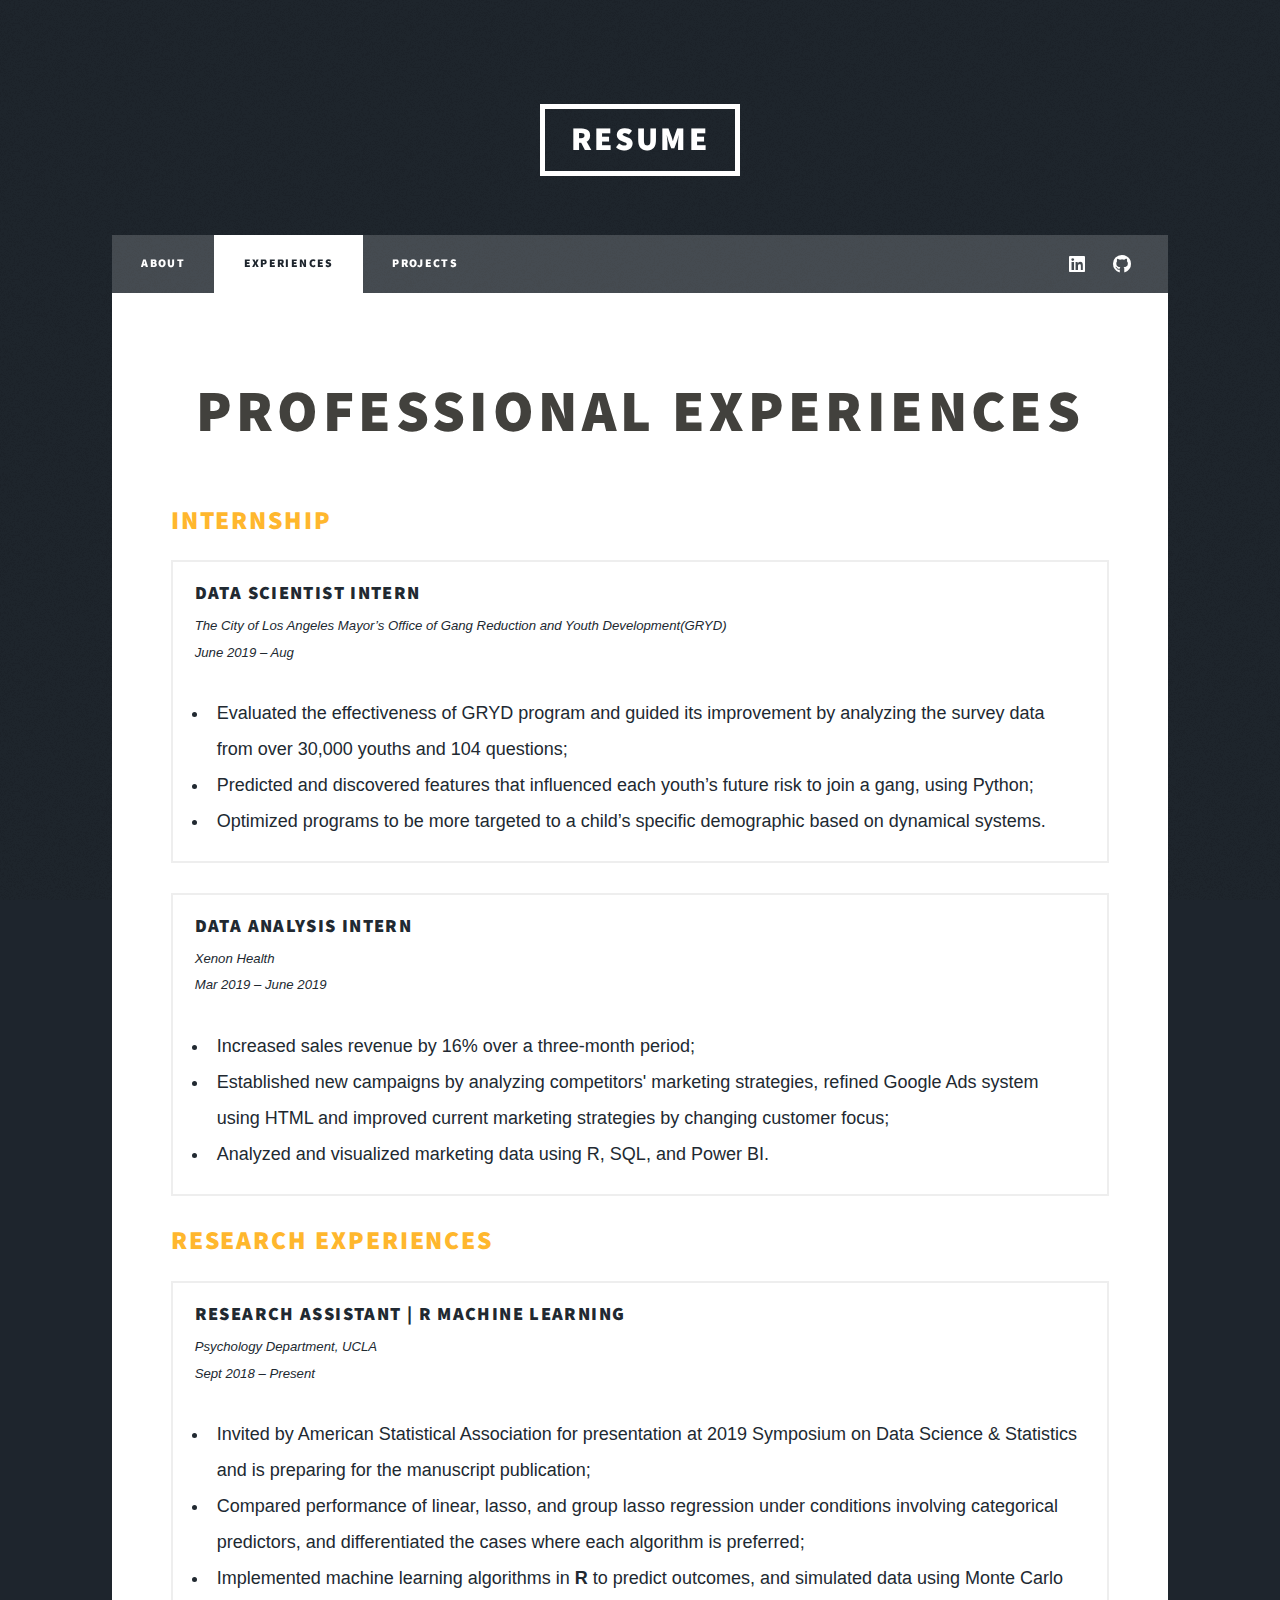
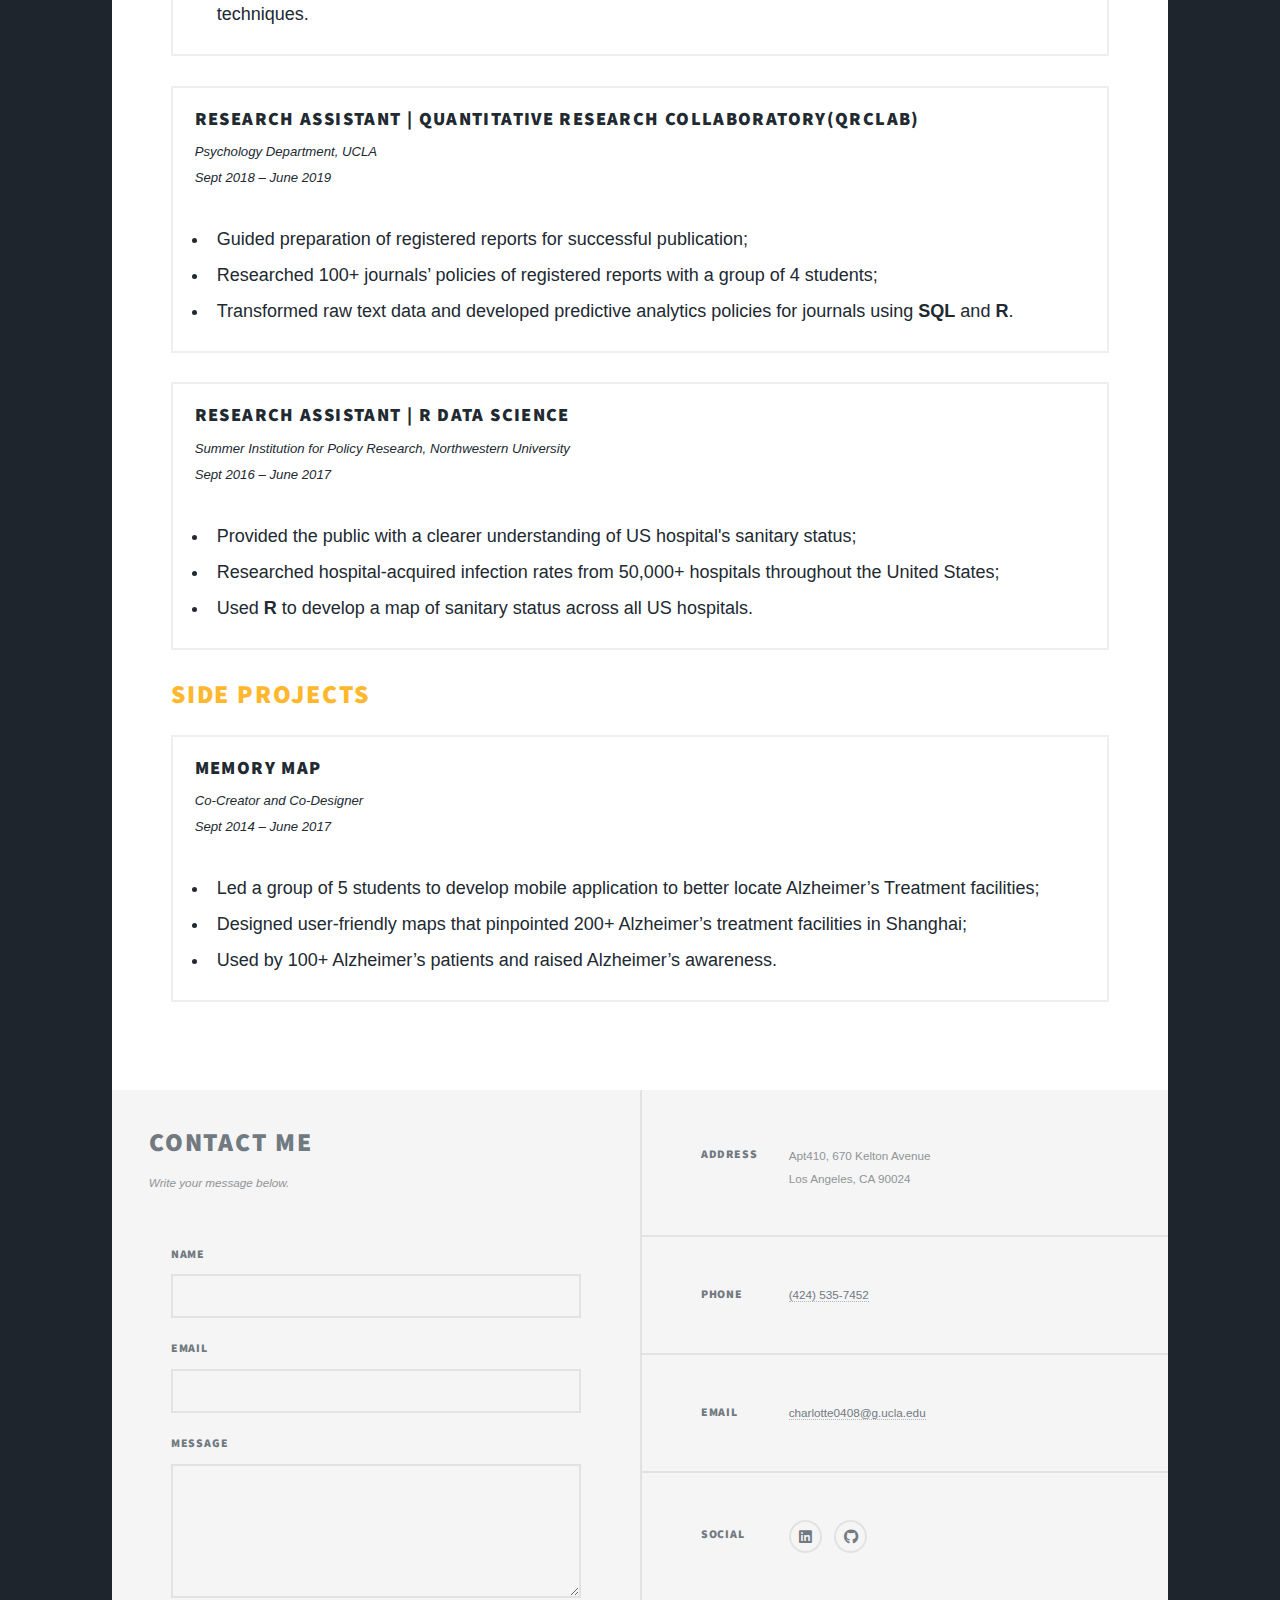
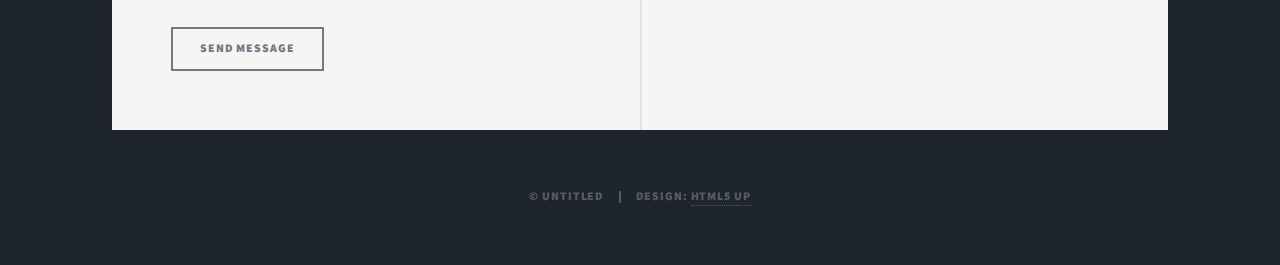
==== elements.html @ 47ed9ef9 "Add files via upload" ====
<!DOCTYPE HTML>
<!--
	Massively by HTML5 UP
	html5up.net | @ajlkn
	Free for personal and commercial use under the CCA 3.0 license (html5up.net/license)
-->
<html>
	<head>
		<title>Experiences - Resume by Charlotte Huang</title>
		<meta charset="utf-8" />
		<meta name="viewport" content="width=device-width, initial-scale=1, user-scalable=no" />
		<link rel="stylesheet" href="assets/css/main.css" />
		<noscript><link rel="stylesheet" href="assets/css/noscript.css" /></noscript>
	</head>
	<body class="is-preload">

		<!-- Wrapper -->
			<div id="wrapper">

				<!-- Header -->
					<header id="header">
						<a href="index.html" class="logo">rESUME</a>
					</header>

				<!-- Nav -->
					<nav id="nav">
						<ul class="links">
							<li><a href="index.html">About</a></li>
                            <li class="active"><a href="elements.html">Experiences</a></li>
							<li><a href="generic.html">Projects</a></li>
						</ul>
						<ul class="icons">
                            <li><a href="https://www.linkedin.com/in/yihuan-huang-017616161/" class="icon brands fa-linkedin"><span class="label">LinkedIn</span></a></li>
							<li><a href="https://github.com/charlotte0408" class="icon brands fa-github"><span class="label">GitHub</span></a></li>
						</ul>
					</nav>

				<!-- Main -->
					<div id="main">

						<!-- Post -->
							<section class="post">
								<header class="major">
									<h1>Professional Experiences</h1>
								</header>
                                <h2>Internship</h2>
                                <div class="box">
                                    <header>
                                        <h3>Data Scientist Intern</h3>
                                        <p>The City of Los Angeles Mayor’s Office of Gang Reduction and Youth Development(GRYD)
                                            <br />June 2019 – Aug</p>
                                    </header>
                                    <div class="row">
                                        <div class=col-12->
                                            <ul>
                                                <li>Evaluated the effectiveness of GRYD program and guided its improvement by analyzing the survey data from over 30,000 youths and 104 questions;</li>
                                                <li>Predicted and discovered features that influenced each youth’s future risk to join a gang, using Python;</li>
                                                <li>Optimized programs to be more targeted to a child’s specific demographic based on dynamical systems.</li>
                                            </ul>
                                        </div>
                                    </div>
                                </div>

                                <div class="box">
                                    <header>
                                        <h3>Data Analysis Intern</h3>
                                        <p>Xenon Health<br />
                                            Mar 2019 – June 2019</p>
                                    </header>
                                    <div class="row">
                                        <div class=col-12->
                                            <ul>
                                                <li>Increased sales revenue by 16% over a three-month period;</li>
                                                <li>Established new campaigns by analyzing competitors' marketing strategies, refined Google Ads system using HTML and improved current marketing strategies by changing customer focus;</li>
                                                <li>Analyzed and visualized marketing data using R, SQL, and Power BI.</li>
                                            </ul>
                                        </div>
                                    </div>
                                </div>

                                <h2>Research Experiences</h2>
                                <div class="box">
                                    <header>
                                        <h3>Research Assistant | R Machine Learning</h3>
                                        <p>Psychology Department, UCLA<br />
                                        Sept 2018 – Present</p>
                                    </header>
                                    <div class="row">
                                        <div class=col-12->
                                            <ul>
                                                <li>Invited by American Statistical Association for presentation at 2019 Symposium on Data Science & Statistics and is preparing for the manuscript publication;</li>
                                                <li>Compared performance of linear, lasso, and group lasso regression under conditions involving categorical predictors, and differentiated the cases where each algorithm is preferred;</li>
                                                <li>Implemented machine learning algorithms in <strong>R</strong> to predict outcomes, and simulated data using Monte Carlo techniques.</li>
                                            </ul>
                                        </div>
                                    </div>
                                </div>
                                <div class="box">
                                    <header>
                                        <h3>Research Assistant | Quantitative Research Collaboratory(QRClab)</h3>
                                        <p>
                                            Psychology Department, UCLA<br />
                                            Sept 2018 – June 2019
                                        </p>
                                    </header>
                                    <div class="row">
                                        <div class=col-12->
                                            <ul>
                                                <li>Guided preparation of registered reports for successful publication;</li>
                                                <li>Researched 100+ journals’ policies of registered reports with a group of 4 students;</li>
                                                <li>Transformed raw text data and developed predictive analytics policies for journals using <strong>SQL</strong> and <strong>R</strong>.</li>
                                            </ul>
                                        </div>
                                    </div>
                                </div>
                                <div class="box">
                                    <header>
                                        <h3>Research Assistant | R Data Science</h3>
                                        <p>
                                            Summer Institution for Policy Research, Northwestern University<br />
                                            Sept 2016 – June 2017
                                        </p>
                                    </header>
                                    <div class="row">
                                        <div class=col-12->
                                            <ul>
                                                <li>Provided the public with a clearer understanding of US hospital's sanitary status;</li>
                                                <li>Researched hospital-acquired infection rates from 50,000+ hospitals throughout the United States;</li>
                                                <li>Used <strong>R</strong> to develop a map of sanitary status across all US hospitals.</li>
                                            </ul>
                                        </div>
                                    </div>
                                </div>
                                <h2>Side Projects</h2>
                                <div class="box">
                                    <header>
                                        <h3>Memory Map</h3>
                                        <p>
                                            Co-Creator and Co-Designer<br />
                                            Sept 2014 – June 2017
                                        </p>
                                    </header>
                                    <div class="row">
                                        <div class=col-12->
                                            <ul>
                                                <li>Led a group of 5 students to develop mobile application to better locate Alzheimer’s Treatment facilities;</li>
                                                <li>Designed user-friendly maps that pinpointed 200+ Alzheimer’s treatment facilities in Shanghai;</li>
                                                <li>Used by 100+ Alzheimer’s patients and raised Alzheimer’s awareness.</li>
                                            </ul>
                                        </div>
                                    </div>
                                </div>

					</div>

                <!-- Footer -->
                <footer id="footer">
                    <section>
                        <form method="post" action="#">
                            <div class="fields">
                                <header>
                                    <h2>Contact Me</h2>
                                    <p>Write your message below.</p>
                                </header>
                                <div class="field">
                                    <label for="name">Name</label>
                                    <input type="text" name="name" id="name" />
                                </div>
                                <div class="field">
                                    <label for="email">Email</label>
                                    <input type="text" name="email" id="email" />
                                </div>
                                <div class="field">
                                    <label for="message">Message</label>
                                    <textarea name="message" id="message" rows="3"></textarea>
                                </div>
                            </div>
                            <ul class="actions">
                                <li><input type="submit" value="Send Message" /></li>
                            </ul>
                        </form>
                    </section>
                    <section class="split contact">
                        <section class="alt">
                            <h3>Address</h3>
                            <p>
                                Apt410, 670 Kelton Avenue<br />
                                Los Angeles, CA 90024
                            </p>
                        </section>
                        <section>
                            <h3>Phone</h3>
                            <p><a href="#">(424) 535-7452</a></p>
                        </section>
                        <section>
                            <h3>Email</h3>
                            <p><a href="#">charlotte0408@g.ucla.edu</a></p>
                        </section>
                        <section>
                            <h3>Social</h3>
                            <ul class="icons alt">
                                <li><a href="https://www.linkedin.com/in/yihuan-huang-017616161/" class="icon brands fa-linkedin"><span class="label">LinkedIn</span></a></li>
                                <li><a href="https://github.com/charlotte0408" class="icon brands alt fa-github"><span class="label">GitHub</span></a></li>
                            </ul>
                        </section>
                    </section>
                </footer>
				<!-- Copyright -->
					<div id="copyright">
						<ul><li>&copy; Untitled</li><li>Design: <a href="https://html5up.net">HTML5 UP</a></li></ul>
					</div>

			</div>

		<!-- Scripts -->
			<script src="assets/js/jquery.min.js"></script>
			<script src="assets/js/jquery.scrollex.min.js"></script>
			<script src="assets/js/jquery.scrolly.min.js"></script>
			<script src="assets/js/browser.min.js"></script>
			<script src="assets/js/breakpoints.min.js"></script>
			<script src="assets/js/util.js"></script>
			<script src="assets/js/main.js"></script>

	</body>
</html>
---- assets/css/main.css ----
@import url(fontawesome-all.min.css);
@import url("https://fonts.googleapis.com/css?family=Merriweather:300,700,300italic,700italic|Source+Sans+Pro:900");

/*
	Massively by HTML5 UP
	html5up.net | @ajlkn
	Free for personal and commercial use under the CCA 3.0 license (html5up.net/license)
*/

html, body, div, span, applet, object,
iframe, h1, h2, h3, h4, h5, h6, p, blockquote,
pre, a, abbr, acronym, address, big, cite,
code, del, dfn, em, img, ins, kbd, q, s, samp,
small, strike, strong, sub, sup, tt, var, b,
u, i, center, dl, dt, dd, ol, ul, li, fieldset,
form, label, legend, table, caption, tbody,
tfoot, thead, tr, th, td, article, aside,
canvas, details, embed, figure, figcaption,
footer, header, hgroup, menu, nav, output, ruby,
section, summary, time, mark, audio, video {
	margin: 0;
	padding: 0;
	border: 0;
	font-size: 100%;
	font: inherit;
	vertical-align: baseline;}

article, aside, details, figcaption, figure,
footer, header, hgroup, menu, nav, section {
	display: block;}

body {
	line-height: 1;
}

ol, ul {
	list-style: none;
}

blockquote, q {
	quotes: none;
}

	blockquote:before, blockquote:after, q:before, q:after {
		content: '';
		content: none;
	}

table {
	border-collapse: collapse;
	border-spacing: 0;
}

body {
	-webkit-text-size-adjust: none;
}

mark {
	background-color: transparent;
	color: inherit;
}

input::-moz-focus-inner {
	border: 0;
	padding: 0;
}

input, select, textarea {
	-moz-appearance: none;
	-webkit-appearance: none;
	-ms-appearance: none;
	appearance: none;
}

/* Basic */

	@-ms-viewport {
		width: device-width;
	}

	body {
		-ms-overflow-style: scrollbar;
	}

	@media screen and (max-width: 480px) {

		html, body {
			min-width: 320px;
		}

	}

	html {
		box-sizing: border-box;
	}

	*, *:before, *:after {
		box-sizing: inherit;
	}

	body {
		background-color: #1e252d;
	}

		body.is-preload *, body.is-preload *:before, body.is-preload *:after {
			-moz-animation: none !important;
			-webkit-animation: none !important;
			-ms-animation: none !important;
			animation: none !important;
			-moz-transition: none !important;
			-webkit-transition: none !important;
			-ms-transition: none !important;
			transition: none !important;
		}

/* Type */

	html {
		font-size: 18pt;
        font-family: 'sans-serif'
	}

		@media screen and (max-width: 1680px) {

			html {
				font-size: 12pt;
			}

		}

		@media screen and (max-width: 1280px) {

			html {
				font-size: 11pt;
			}

		}

		@media screen and (max-width: 360px) {

			html {
				font-size: 10pt;
			}

		}

	body {
		color: #212931;
	}

body, input, select, textarea {
    font-family: 'Trebuchet MS', 'Lucida Sans Unicode', 'Lucida Grande', 'Lucida Sans', Arial, sans-serif;
    font-weight: 300;
    font-size: large;
    line-height: 2
}

	a {
		-moz-transition: color 0.2s ease-in-out, background-color 0.2s ease-in-out, border-color 0.2s ease-in-out, box-shadow 0.2s ease-in-out;
		-webkit-transition: color 0.2s ease-in-out, background-color 0.2s ease-in-out, border-color 0.2s ease-in-out, box-shadow 0.2s ease-in-out;
		-ms-transition: color 0.2s ease-in-out, background-color 0.2s ease-in-out, border-color 0.2s ease-in-out, box-shadow 0.2s ease-in-out;
		transition: color 0.2s ease-in-out, background-color 0.2s ease-in-out, border-color 0.2s ease-in-out, box-shadow 0.2s ease-in-out;
		border-bottom: dotted 1px;
		text-decoration: none;
	}

		a:hover {
			border-bottom-color: transparent;
		}

	strong, b {
		font-weight: 600;
	}

	em, i {
		font-style: italic;
	}

	p {
		text-align: justify;
		margin: 0 0 2rem 0;
	}

	h1, h2, h3, h4, h5, h6 {
		font-family: "Source Sans Pro", Helvetica, sans-serif;
		font-weight: 900;
		line-height: 1;
		letter-spacing: 0.075em;
		text-transform: uppercase;
		margin: 0 0 1rem 0;
	}

		h1 a, h2 a, h3 a, h4 a, h5 a, h6 a {
			border-bottom: 0;
			color: inherit;
			text-decoration: none;
		}

	h1 {
		font-size: 4rem;
		line-height: 1.1;
		margin: 0 0 2rem 0;
	}

	h2 {
		font-size: 1.75rem;
		line-height: 1.3;
		margin: 0 0 1.5rem 0;
	}

    h3 {
        font-size: 1.25rem;
        margin: 0 0 1.5rem 0;
    }

	h4 {
		font-size: 1rem;
	}

	h5 {
		font-size: 0.9rem;
	}

	h6 {
		font-size: 0.8rem;
	}

	sub {
		font-size: 0.8rem;
		position: relative;
		top: 0.5rem;
	}

	sup {
		font-size: 0.8rem;
		position: relative;
		top: -0.5rem;
	}

	blockquote {
		border-left: solid 4px;
		font-style: italic;
		margin: 0 0 2rem 0;
		padding: 0.5rem 0 0.5rem 2rem;
	}

	code {
		border: solid 2px;
		font-family: "Courier New", monospace;
		font-size: 0.9rem;
		margin: 0 0.25rem;
		padding: 0.25rem 0.65rem;
	}

	pre {
		-webkit-overflow-scrolling: touch;
		font-family: "Courier New", monospace;
		font-size: 0.9rem;
		margin: 0 0 2rem 0;
	}

		pre code {
			display: block;
			line-height: 1.75;
			padding: 1rem 1.5rem;
			overflow-x: auto;
		}

	hr {
		border: 0;
		border-bottom: solid 2px;
		margin: 3rem 0;
	}

		hr.major {
			margin: 5rem 0;
		}

	.align-left {
		text-align: left;
	}

	.align-center {
		text-align: center;
	}

	.align-right {
		text-align: right;
	}

	input, select, textarea {
		color: #212931;
	}

	a {
		color: #212931;
		border-bottom-color: rgba(33, 41, 49, 0.5);
	}

		a:hover {
			border-bottom-color: transparent;
			color: #18bfef !important;
		}

	strong, b {
		color: #212931;
	}

	h1, h2, h3, h4, h5, h6 {
		color: #212931;
	}
blockquote {
    border-left-color: #eeeeee
}

	code {
		background: rgba(220, 220, 220, 0.25);
		border-color: #eeeeee;
	}

	hr {
		border-bottom-color: #eeeeee;
	}

/* Row */

	.row {
		display: flex;
		flex-wrap: wrap;
		box-sizing: border-box;
		align-items: stretch;
	}

		.row > * {
			box-sizing: border-box;
		}

		.row.gtr-uniform > * > :last-child {
			margin-bottom: 0;
		}

		.row.aln-left {
			justify-content: flex-start;
		}

		.row.aln-center {
			justify-content: center;
		}

		.row.aln-right {
			justify-content: flex-end;
		}

		.row.aln-top {
			align-items: flex-start;
		}

		.row.aln-middle {
			align-items: center;
		}

		.row.aln-bottom {
			align-items: flex-end;
		}

		.row > .imp {
			order: -1;
		}

		.row > .col-1 {
			width: 8.33333%;
		}

		.row > .off-1 {
			margin-left: 8.33333%;
		}

		.row > .col-2 {
			width: 16.66667%;
		}

		.row > .off-2 {
			margin-left: 16.66667%;
		}

		.row > .col-3 {
			width: 25%;
		}

		.row > .off-3 {
			margin-left: 25%;
		}

		.row > .col-4 {
			width: 33.33333%;
		}

		.row > .off-4 {
			margin-left: 33.33333%;
		}

		.row > .col-5 {
			width: 41.66667%;
		}

		.row > .off-5 {
			margin-left: 41.66667%;
		}

		.row > .col-6 {
			width: 50%;
		}

		.row > .off-6 {
			margin-left: 50%;
		}

		.row > .col-7 {
			width: 58.33333%;
		}

		.row > .off-7 {
			margin-left: 58.33333%;
		}

		.row > .col-8 {
			width: 66.66667%;
		}

		.row > .off-8 {
			margin-left: 66.66667%;
		}

		.row > .col-9 {
			width: 75%;
		}

		.row > .off-9 {
			margin-left: 75%;
		}

		.row > .col-10 {
			width: 83.33333%;
		}

		.row > .off-10 {
			margin-left: 83.33333%;
		}

		.row > .col-11 {
			width: 91.66667%;
		}

		.row > .off-11 {
			margin-left: 91.66667%;
		}

		.row > .col-12 {
			width: 100%;
		}

		.row > .off-12 {
			margin-left: 100%;
		}

		.row.gtr-0 {
			margin-top: 0;
			margin-left: 0rem;
		}

			.row.gtr-0 > * {
				padding: 0 0 0 0rem;
			}

			.row.gtr-0.gtr-uniform {
				margin-top: 0rem;
			}

				.row.gtr-0.gtr-uniform > * {
					padding-top: 0rem;
				}

		.row.gtr-25 {
			margin-top: 0;
			margin-left: -0.375rem;
		}

			.row.gtr-25 > * {
				padding: 0 0 0 0.375rem;
			}

			.row.gtr-25.gtr-uniform {
				margin-top: -0.375rem;
			}

				.row.gtr-25.gtr-uniform > * {
					padding-top: 0.375rem;
				}

		.row.gtr-50 {
			margin-top: 0;
			margin-left: -0.75rem;
		}

			.row.gtr-50 > * {
				padding: 0 0 0 0.75rem;
			}

			.row.gtr-50.gtr-uniform {
				margin-top: -0.75rem;
			}

				.row.gtr-50.gtr-uniform > * {
					padding-top: 0.75rem;
				}

		.row {
			margin-top: 0;
			margin-left: -1.5rem;
		}

			.row > * {
				padding: 0 0 0 1.5rem;
			}

			.row.gtr-uniform {
				margin-top: -1.5rem;
			}

				.row.gtr-uniform > * {
					padding-top: 1.5rem;
				}

		.row.gtr-150 {
			margin-top: 0;
			margin-left: -2.25rem;
		}

			.row.gtr-150 > * {
				padding: 0 0 0 2.25rem;
			}

			.row.gtr-150.gtr-uniform {
				margin-top: -2.25rem;
			}

				.row.gtr-150.gtr-uniform > * {
					padding-top: 2.25rem;
				}

		.row.gtr-200 {
			margin-top: 0;
			margin-left: -3rem;
		}

			.row.gtr-200 > * {
				padding: 0 0 0 3rem;
			}

			.row.gtr-200.gtr-uniform {
				margin-top: -3rem;
			}

				.row.gtr-200.gtr-uniform > * {
					padding-top: 3rem;
				}

		@media screen and (max-width: 1680px) {

			.row {
				display: flex;
				flex-wrap: wrap;
				box-sizing: border-box;
				align-items: stretch;
			}

				.row > * {
					box-sizing: border-box;
				}

				.row.gtr-uniform > * > :last-child {
					margin-bottom: 0;
				}

				.row.aln-left {
					justify-content: flex-start;
				}

				.row.aln-center {
					justify-content: center;
				}

				.row.aln-right {
					justify-content: flex-end;
				}

				.row.aln-top {
					align-items: flex-start;
				}

				.row.aln-middle {
					align-items: center;
				}

				.row.aln-bottom {
					align-items: flex-end;
				}

				.row > .imp-xlarge {
					order: -1;
				}

				.row > .col-1-xlarge {
					width: 8.33333%;
				}

				.row > .off-1-xlarge {
					margin-left: 8.33333%;
				}

				.row > .col-2-xlarge {
					width: 16.66667%;
				}

				.row > .off-2-xlarge {
					margin-left: 16.66667%;
				}

				.row > .col-3-xlarge {
					width: 25%;
				}

				.row > .off-3-xlarge {
					margin-left: 25%;
				}

				.row > .col-4-xlarge {
					width: 33.33333%;
				}

				.row > .off-4-xlarge {
					margin-left: 33.33333%;
				}

				.row > .col-5-xlarge {
					width: 41.66667%;
				}

				.row > .off-5-xlarge {
					margin-left: 41.66667%;
				}

				.row > .col-6-xlarge {
					width: 50%;
				}

				.row > .off-6-xlarge {
					margin-left: 50%;
				}

				.row > .col-7-xlarge {
					width: 58.33333%;
				}

				.row > .off-7-xlarge {
					margin-left: 58.33333%;
				}

				.row > .col-8-xlarge {
					width: 66.66667%;
				}

				.row > .off-8-xlarge {
					margin-left: 66.66667%;
				}

				.row > .col-9-xlarge {
					width: 75%;
				}

				.row > .off-9-xlarge {
					margin-left: 75%;
				}

				.row > .col-10-xlarge {
					width: 83.33333%;
				}

				.row > .off-10-xlarge {
					margin-left: 83.33333%;
				}

				.row > .col-11-xlarge {
					width: 91.66667%;
				}

				.row > .off-11-xlarge {
					margin-left: 91.66667%;
				}

				.row > .col-12-xlarge {
					width: 100%;
				}

				.row > .off-12-xlarge {
					margin-left: 100%;
				}

				.row.gtr-0 {
					margin-top: 0;
					margin-left: 0rem;
				}

					.row.gtr-0 > * {
						padding: 0 0 0 0rem;
					}

					.row.gtr-0.gtr-uniform {
						margin-top: 0rem;
					}

						.row.gtr-0.gtr-uniform > * {
							padding-top: 0rem;
						}

				.row.gtr-25 {
					margin-top: 0;
					margin-left: -0.375rem;
				}

					.row.gtr-25 > * {
						padding: 0 0 0 0.375rem;
					}

					.row.gtr-25.gtr-uniform {
						margin-top: -0.375rem;
					}

						.row.gtr-25.gtr-uniform > * {
							padding-top: 0.375rem;
						}

				.row.gtr-50 {
					margin-top: 0;
					margin-left: -0.75rem;
				}

					.row.gtr-50 > * {
						padding: 0 0 0 0.75rem;
					}

					.row.gtr-50.gtr-uniform {
						margin-top: -0.75rem;
					}

						.row.gtr-50.gtr-uniform > * {
							padding-top: 0.75rem;
						}

				.row {
					margin-top: 0;
					margin-left: -1.5rem;
				}

					.row > * {
						padding: 0 0 0 1.5rem;
					}

					.row.gtr-uniform {
						margin-top: -1.5rem;
					}

						.row.gtr-uniform > * {
							padding-top: 1.5rem;
						}

				.row.gtr-150 {
					margin-top: 0;
					margin-left: -2.25rem;
				}

					.row.gtr-150 > * {
						padding: 0 0 0 2.25rem;
					}

					.row.gtr-150.gtr-uniform {
						margin-top: -2.25rem;
					}

						.row.gtr-150.gtr-uniform > * {
							padding-top: 2.25rem;
						}

				.row.gtr-200 {
					margin-top: 0;
					margin-left: -3rem;
				}

					.row.gtr-200 > * {
						padding: 0 0 0 3rem;
					}

					.row.gtr-200.gtr-uniform {
						margin-top: -3rem;
					}

						.row.gtr-200.gtr-uniform > * {
							padding-top: 3rem;
						}

		}

		@media screen and (max-width: 1280px) {

			.row {
				display: flex;
				flex-wrap: wrap;
				box-sizing: border-box;
				align-items: stretch;
			}

				.row > * {
					box-sizing: border-box;
				}

				.row.gtr-uniform > * > :last-child {
					margin-bottom: 0;
				}

				.row.aln-left {
					justify-content: flex-start;
				}

				.row.aln-center {
					justify-content: center;
				}

				.row.aln-right {
					justify-content: flex-end;
				}

				.row.aln-top {
					align-items: flex-start;
				}

				.row.aln-middle {
					align-items: center;
				}

				.row.aln-bottom {
					align-items: flex-end;
				}

				.row > .imp-large {
					order: -1;
				}

				.row > .col-1-large {
					width: 8.33333%;
				}

				.row > .off-1-large {
					margin-left: 8.33333%;
				}

				.row > .col-2-large {
					width: 16.66667%;
				}

				.row > .off-2-large {
					margin-left: 16.66667%;
				}

				.row > .col-3-large {
					width: 25%;
				}

				.row > .off-3-large {
					margin-left: 25%;
				}

				.row > .col-4-large {
					width: 33.33333%;
				}

				.row > .off-4-large {
					margin-left: 33.33333%;
				}

				.row > .col-5-large {
					width: 41.66667%;
				}

				.row > .off-5-large {
					margin-left: 41.66667%;
				}

				.row > .col-6-large {
					width: 50%;
				}

				.row > .off-6-large {
					margin-left: 50%;
				}

				.row > .col-7-large {
					width: 58.33333%;
				}

				.row > .off-7-large {
					margin-left: 58.33333%;
				}

				.row > .col-8-large {
					width: 66.66667%;
				}

				.row > .off-8-large {
					margin-left: 66.66667%;
				}

				.row > .col-9-large {
					width: 75%;
				}

				.row > .off-9-large {
					margin-left: 75%;
				}

				.row > .col-10-large {
					width: 83.33333%;
				}

				.row > .off-10-large {
					margin-left: 83.33333%;
				}

				.row > .col-11-large {
					width: 91.66667%;
				}

				.row > .off-11-large {
					margin-left: 91.66667%;
				}

				.row > .col-12-large {
					width: 100%;
				}

				.row > .off-12-large {
					margin-left: 100%;
				}

				.row.gtr-0 {
					margin-top: 0;
					margin-left: 0rem;
				}

					.row.gtr-0 > * {
						padding: 0 0 0 0rem;
					}

					.row.gtr-0.gtr-uniform {
						margin-top: 0rem;
					}

						.row.gtr-0.gtr-uniform > * {
							padding-top: 0rem;
						}

				.row.gtr-25 {
					margin-top: 0;
					margin-left: -0.375rem;
				}

					.row.gtr-25 > * {
						padding: 0 0 0 0.375rem;
					}

					.row.gtr-25.gtr-uniform {
						margin-top: -0.375rem;
					}

						.row.gtr-25.gtr-uniform > * {
							padding-top: 0.375rem;
						}

				.row.gtr-50 {
					margin-top: 0;
					margin-left: -0.75rem;
				}

					.row.gtr-50 > * {
						padding: 0 0 0 0.75rem;
					}

					.row.gtr-50.gtr-uniform {
						margin-top: -0.75rem;
					}

						.row.gtr-50.gtr-uniform > * {
							padding-top: 0.75rem;
						}

				.row {
					margin-top: 0;
					margin-left: -1.5rem;
				}

					.row > * {
						padding: 0 0 0 1.5rem;
					}

					.row.gtr-uniform {
						margin-top: -1.5rem;
					}

						.row.gtr-uniform > * {
							padding-top: 1.5rem;
						}

				.row.gtr-150 {
					margin-top: 0;
					margin-left: -2.25rem;
				}

					.row.gtr-150 > * {
						padding: 0 0 0 2.25rem;
					}

					.row.gtr-150.gtr-uniform {
						margin-top: -2.25rem;
					}

						.row.gtr-150.gtr-uniform > * {
							padding-top: 2.25rem;
						}

				.row.gtr-200 {
					margin-top: 0;
					margin-left: -3rem;
				}

					.row.gtr-200 > * {
						padding: 0 0 0 3rem;
					}

					.row.gtr-200.gtr-uniform {
						margin-top: -3rem;
					}

						.row.gtr-200.gtr-uniform > * {
							padding-top: 3rem;
						}

		}

		@media screen and (max-width: 980px) {

			.row {
				display: flex;
				flex-wrap: wrap;
				box-sizing: border-box;
				align-items: stretch;
			}

				.row > * {
					box-sizing: border-box;
				}

				.row.gtr-uniform > * > :last-child {
					margin-bottom: 0;
				}

				.row.aln-left {
					justify-content: flex-start;
				}

				.row.aln-center {
					justify-content: center;
				}

				.row.aln-right {
					justify-content: flex-end;
				}

				.row.aln-top {
					align-items: flex-start;
				}

				.row.aln-middle {
					align-items: center;
				}

				.row.aln-bottom {
					align-items: flex-end;
				}

				.row > .imp-medium {
					order: -1;
				}

				.row > .col-1-medium {
					width: 8.33333%;
				}

				.row > .off-1-medium {
					margin-left: 8.33333%;
				}

				.row > .col-2-medium {
					width: 16.66667%;
				}

				.row > .off-2-medium {
					margin-left: 16.66667%;
				}

				.row > .col-3-medium {
					width: 25%;
				}

				.row > .off-3-medium {
					margin-left: 25%;
				}

				.row > .col-4-medium {
					width: 33.33333%;
				}

				.row > .off-4-medium {
					margin-left: 33.33333%;
				}

				.row > .col-5-medium {
					width: 41.66667%;
				}

				.row > .off-5-medium {
					margin-left: 41.66667%;
				}

				.row > .col-6-medium {
					width: 50%;
				}

				.row > .off-6-medium {
					margin-left: 50%;
				}

				.row > .col-7-medium {
					width: 58.33333%;
				}

				.row > .off-7-medium {
					margin-left: 58.33333%;
				}

				.row > .col-8-medium {
					width: 66.66667%;
				}

				.row > .off-8-medium {
					margin-left: 66.66667%;
				}

				.row > .col-9-medium {
					width: 75%;
				}

				.row > .off-9-medium {
					margin-left: 75%;
				}

				.row > .col-10-medium {
					width: 83.33333%;
				}

				.row > .off-10-medium {
					margin-left: 83.33333%;
				}

				.row > .col-11-medium {
					width: 91.66667%;
				}

				.row > .off-11-medium {
					margin-left: 91.66667%;
				}

				.row > .col-12-medium {
					width: 100%;
				}

				.row > .off-12-medium {
					margin-left: 100%;
				}

				.row.gtr-0 {
					margin-top: 0;
					margin-left: 0rem;
				}

					.row.gtr-0 > * {
						padding: 0 0 0 0rem;
					}

					.row.gtr-0.gtr-uniform {
						margin-top: 0rem;
					}

						.row.gtr-0.gtr-uniform > * {
							padding-top: 0rem;
						}

				.row.gtr-25 {
					margin-top: 0;
					margin-left: -0.375rem;
				}

					.row.gtr-25 > * {
						padding: 0 0 0 0.375rem;
					}

					.row.gtr-25.gtr-uniform {
						margin-top: -0.375rem;
					}

						.row.gtr-25.gtr-uniform > * {
							padding-top: 0.375rem;
						}

				.row.gtr-50 {
					margin-top: 0;
					margin-left: -0.75rem;
				}

					.row.gtr-50 > * {
						padding: 0 0 0 0.75rem;
					}

					.row.gtr-50.gtr-uniform {
						margin-top: -0.75rem;
					}

						.row.gtr-50.gtr-uniform > * {
							padding-top: 0.75rem;
						}

				.row {
					margin-top: 0;
					margin-left: -1.5rem;
				}

					.row > * {
						padding: 0 0 0 1.5rem;
					}

					.row.gtr-uniform {
						margin-top: -1.5rem;
					}

						.row.gtr-uniform > * {
							padding-top: 1.5rem;
						}

				.row.gtr-150 {
					margin-top: 0;
					margin-left: -2.25rem;
				}

					.row.gtr-150 > * {
						padding: 0 0 0 2.25rem;
					}

					.row.gtr-150.gtr-uniform {
						margin-top: -2.25rem;
					}

						.row.gtr-150.gtr-uniform > * {
							padding-top: 2.25rem;
						}

				.row.gtr-200 {
					margin-top: 0;
					margin-left: -3rem;
				}

					.row.gtr-200 > * {
						padding: 0 0 0 3rem;
					}

					.row.gtr-200.gtr-uniform {
						margin-top: -3rem;
					}

						.row.gtr-200.gtr-uniform > * {
							padding-top: 3rem;
						}

		}

		@media screen and (max-width: 736px) {

			.row {
				display: flex;
				flex-wrap: wrap;
				box-sizing: border-box;
				align-items: stretch;
			}

				.row > * {
					box-sizing: border-box;
				}

				.row.gtr-uniform > * > :last-child {
					margin-bottom: 0;
				}

				.row.aln-left {
					justify-content: flex-start;
				}

				.row.aln-center {
					justify-content: center;
				}

				.row.aln-right {
					justify-content: flex-end;
				}

				.row.aln-top {
					align-items: flex-start;
				}

				.row.aln-middle {
					align-items: center;
				}

				.row.aln-bottom {
					align-items: flex-end;
				}

				.row > .imp-small {
					order: -1;
				}

				.row > .col-1-small {
					width: 8.33333%;
				}

				.row > .off-1-small {
					margin-left: 8.33333%;
				}

				.row > .col-2-small {
					width: 16.66667%;
				}

				.row > .off-2-small {
					margin-left: 16.66667%;
				}

				.row > .col-3-small {
					width: 25%;
				}

				.row > .off-3-small {
					margin-left: 25%;
				}

				.row > .col-4-small {
					width: 33.33333%;
				}

				.row > .off-4-small {
					margin-left: 33.33333%;
				}

				.row > .col-5-small {
					width: 41.66667%;
				}

				.row > .off-5-small {
					margin-left: 41.66667%;
				}

				.row > .col-6-small {
					width: 50%;
				}

				.row > .off-6-small {
					margin-left: 50%;
				}

				.row > .col-7-small {
					width: 58.33333%;
				}

				.row > .off-7-small {
					margin-left: 58.33333%;
				}

				.row > .col-8-small {
					width: 66.66667%;
				}

				.row > .off-8-small {
					margin-left: 66.66667%;
				}

				.row > .col-9-small {
					width: 75%;
				}

				.row > .off-9-small {
					margin-left: 75%;
				}

				.row > .col-10-small {
					width: 83.33333%;
				}

				.row > .off-10-small {
					margin-left: 83.33333%;
				}

				.row > .col-11-small {
					width: 91.66667%;
				}

				.row > .off-11-small {
					margin-left: 91.66667%;
				}

				.row > .col-12-small {
					width: 100%;
				}

				.row > .off-12-small {
					margin-left: 100%;
				}

				.row.gtr-0 {
					margin-top: 0;
					margin-left: 0rem;
				}

					.row.gtr-0 > * {
						padding: 0 0 0 0rem;
					}

					.row.gtr-0.gtr-uniform {
						margin-top: 0rem;
					}

						.row.gtr-0.gtr-uniform > * {
							padding-top: 0rem;
						}

				.row.gtr-25 {
					margin-top: 0;
					margin-left: -0.375rem;
				}

					.row.gtr-25 > * {
						padding: 0 0 0 0.375rem;
					}

					.row.gtr-25.gtr-uniform {
						margin-top: -0.375rem;
					}

						.row.gtr-25.gtr-uniform > * {
							padding-top: 0.375rem;
						}

				.row.gtr-50 {
					margin-top: 0;
					margin-left: -0.75rem;
				}

					.row.gtr-50 > * {
						padding: 0 0 0 0.75rem;
					}

					.row.gtr-50.gtr-uniform {
						margin-top: -0.75rem;
					}

						.row.gtr-50.gtr-uniform > * {
							padding-top: 0.75rem;
						}

				.row {
					margin-top: 0;
					margin-left: -1.5rem;
				}

					.row > * {
						padding: 0 0 0 1.5rem;
					}

					.row.gtr-uniform {
						margin-top: -1.5rem;
					}

						.row.gtr-uniform > * {
							padding-top: 1.5rem;
						}

				.row.gtr-150 {
					margin-top: 0;
					margin-left: -2.25rem;
				}

					.row.gtr-150 > * {
						padding: 0 0 0 2.25rem;
					}

					.row.gtr-150.gtr-uniform {
						margin-top: -2.25rem;
					}

						.row.gtr-150.gtr-uniform > * {
							padding-top: 2.25rem;
						}

				.row.gtr-200 {
					margin-top: 0;
					margin-left: -3rem;
				}

					.row.gtr-200 > * {
						padding: 0 0 0 3rem;
					}

					.row.gtr-200.gtr-uniform {
						margin-top: -3rem;
					}

						.row.gtr-200.gtr-uniform > * {
							padding-top: 3rem;
						}

		}

		@media screen and (max-width: 480px) {

			.row {
				display: flex;
				flex-wrap: wrap;
				box-sizing: border-box;
				align-items: stretch;
			}

				.row > * {
					box-sizing: border-box;
				}

				.row.gtr-uniform > * > :last-child {
					margin-bottom: 0;
				}

				.row.aln-left {
					justify-content: flex-start;
				}

				.row.aln-center {
					justify-content: center;
				}

				.row.aln-right {
					justify-content: flex-end;
				}

				.row.aln-top {
					align-items: flex-start;
				}

				.row.aln-middle {
					align-items: center;
				}

				.row.aln-bottom {
					align-items: flex-end;
				}

				.row > .imp-xsmall {
					order: -1;
				}

				.row > .col-1-xsmall {
					width: 8.33333%;
				}

				.row > .off-1-xsmall {
					margin-left: 8.33333%;
				}

				.row > .col-2-xsmall {
					width: 16.66667%;
				}

				.row > .off-2-xsmall {
					margin-left: 16.66667%;
				}

				.row > .col-3-xsmall {
					width: 25%;
				}

				.row > .off-3-xsmall {
					margin-left: 25%;
				}

				.row > .col-4-xsmall {
					width: 33.33333%;
				}

				.row > .off-4-xsmall {
					margin-left: 33.33333%;
				}

				.row > .col-5-xsmall {
					width: 41.66667%;
				}

				.row > .off-5-xsmall {
					margin-left: 41.66667%;
				}

				.row > .col-6-xsmall {
					width: 50%;
				}

				.row > .off-6-xsmall {
					margin-left: 50%;
				}

				.row > .col-7-xsmall {
					width: 58.33333%;
				}

				.row > .off-7-xsmall {
					margin-left: 58.33333%;
				}

				.row > .col-8-xsmall {
					width: 66.66667%;
				}

				.row > .off-8-xsmall {
					margin-left: 66.66667%;
				}

				.row > .col-9-xsmall {
					width: 75%;
				}

				.row > .off-9-xsmall {
					margin-left: 75%;
				}

				.row > .col-10-xsmall {
					width: 83.33333%;
				}

				.row > .off-10-xsmall {
					margin-left: 83.33333%;
				}

				.row > .col-11-xsmall {
					width: 91.66667%;
				}

				.row > .off-11-xsmall {
					margin-left: 91.66667%;
				}

				.row > .col-12-xsmall {
					width: 100%;
				}

				.row > .off-12-xsmall {
					margin-left: 100%;
				}

				.row.gtr-0 {
					margin-top: 0;
					margin-left: 0rem;
				}

					.row.gtr-0 > * {
						padding: 0 0 0 0rem;
					}

					.row.gtr-0.gtr-uniform {
						margin-top: 0rem;
					}

						.row.gtr-0.gtr-uniform > * {
							padding-top: 0rem;
						}

				.row.gtr-25 {
					margin-top: 0;
					margin-left: -0.375rem;
				}

					.row.gtr-25 > * {
						padding: 0 0 0 0.375rem;
					}

					.row.gtr-25.gtr-uniform {
						margin-top: -0.375rem;
					}

						.row.gtr-25.gtr-uniform > * {
							padding-top: 0.375rem;
						}

				.row.gtr-50 {
					margin-top: 0;
					margin-left: -0.75rem;
				}

					.row.gtr-50 > * {
						padding: 0 0 0 0.75rem;
					}

					.row.gtr-50.gtr-uniform {
						margin-top: -0.75rem;
					}

						.row.gtr-50.gtr-uniform > * {
							padding-top: 0.75rem;
						}

				.row {
					margin-top: 0;
					margin-left: -1.5rem;
				}

					.row > * {
						padding: 0 0 0 1.5rem;
					}

					.row.gtr-uniform {
						margin-top: -1.5rem;
					}

						.row.gtr-uniform > * {
							padding-top: 1.5rem;
						}

				.row.gtr-150 {
					margin-top: 0;
					margin-left: -2.25rem;
				}

					.row.gtr-150 > * {
						padding: 0 0 0 2.25rem;
					}

					.row.gtr-150.gtr-uniform {
						margin-top: -2.25rem;
					}

						.row.gtr-150.gtr-uniform > * {
							padding-top: 2.25rem;
						}

				.row.gtr-200 {
					margin-top: 0;
					margin-left: -3rem;
				}

					.row.gtr-200 > * {
						padding: 0 0 0 3rem;
					}

					.row.gtr-200.gtr-uniform {
						margin-top: -3rem;
					}

						.row.gtr-200.gtr-uniform > * {
							padding-top: 3rem;
						}

		}

		@media screen and (max-width: 360px) {

			.row {
				display: flex;
				flex-wrap: wrap;
				box-sizing: border-box;
				align-items: stretch;
			}

				.row > * {
					box-sizing: border-box;
				}

				.row.gtr-uniform > * > :last-child {
					margin-bottom: 0;
				}

				.row.aln-left {
					justify-content: flex-start;
				}

				.row.aln-center {
					justify-content: center;
				}

				.row.aln-right {
					justify-content: flex-end;
				}

				.row.aln-top {
					align-items: flex-start;
				}

				.row.aln-middle {
					align-items: center;
				}

				.row.aln-bottom {
					align-items: flex-end;
				}

				.row > .imp-xxsmall {
					order: -1;
				}

				.row > .col-1-xxsmall {
					width: 8.33333%;
				}

				.row > .off-1-xxsmall {
					margin-left: 8.33333%;
				}

				.row > .col-2-xxsmall {
					width: 16.66667%;
				}

				.row > .off-2-xxsmall {
					margin-left: 16.66667%;
				}

				.row > .col-3-xxsmall {
					width: 25%;
				}

				.row > .off-3-xxsmall {
					margin-left: 25%;
				}

				.row > .col-4-xxsmall {
					width: 33.33333%;
				}

				.row > .off-4-xxsmall {
					margin-left: 33.33333%;
				}

				.row > .col-5-xxsmall {
					width: 41.66667%;
				}

				.row > .off-5-xxsmall {
					margin-left: 41.66667%;
				}

				.row > .col-6-xxsmall {
					width: 50%;
				}

				.row > .off-6-xxsmall {
					margin-left: 50%;
				}

				.row > .col-7-xxsmall {
					width: 58.33333%;
				}

				.row > .off-7-xxsmall {
					margin-left: 58.33333%;
				}

				.row > .col-8-xxsmall {
					width: 66.66667%;
				}

				.row > .off-8-xxsmall {
					margin-left: 66.66667%;
				}

				.row > .col-9-xxsmall {
					width: 75%;
				}

				.row > .off-9-xxsmall {
					margin-left: 75%;
				}

				.row > .col-10-xxsmall {
					width: 83.33333%;
				}

				.row > .off-10-xxsmall {
					margin-left: 83.33333%;
				}

				.row > .col-11-xxsmall {
					width: 91.66667%;
				}

				.row > .off-11-xxsmall {
					margin-left: 91.66667%;
				}

				.row > .col-12-xxsmall {
					width: 100%;
				}

				.row > .off-12-xxsmall {
					margin-left: 100%;
				}

				.row.gtr-0 {
					margin-top: 0;
					margin-left: 0rem;
				}

					.row.gtr-0 > * {
						padding: 0 0 0 0rem;
					}

					.row.gtr-0.gtr-uniform {
						margin-top: 0rem;
					}

						.row.gtr-0.gtr-uniform > * {
							padding-top: 0rem;
						}

				.row.gtr-25 {
					margin-top: 0;
					margin-left: -0.375rem;
				}

					.row.gtr-25 > * {
						padding: 0 0 0 0.375rem;
					}

					.row.gtr-25.gtr-uniform {
						margin-top: -0.375rem;
					}

						.row.gtr-25.gtr-uniform > * {
							padding-top: 0.375rem;
						}

				.row.gtr-50 {
					margin-top: 0;
					margin-left: -0.75rem;
				}

					.row.gtr-50 > * {
						padding: 0 0 0 0.75rem;
					}

					.row.gtr-50.gtr-uniform {
						margin-top: -0.75rem;
					}

						.row.gtr-50.gtr-uniform > * {
							padding-top: 0.75rem;
						}

				.row {
					margin-top: 0;
					margin-left: -1.5rem;
				}

					.row > * {
						padding: 0 0 0 1.5rem;
					}

					.row.gtr-uniform {
						margin-top: -1.5rem;
					}

						.row.gtr-uniform > * {
							padding-top: 1.5rem;
						}

				.row.gtr-150 {
					margin-top: 0;
					margin-left: -2.25rem;
				}

					.row.gtr-150 > * {
						padding: 0 0 0 2.25rem;
					}

					.row.gtr-150.gtr-uniform {
						margin-top: -2.25rem;
					}

						.row.gtr-150.gtr-uniform > * {
							padding-top: 2.25rem;
						}

				.row.gtr-200 {
					margin-top: 0;
					margin-left: -3rem;
				}

					.row.gtr-200 > * {
						padding: 0 0 0 3rem;
					}

					.row.gtr-200.gtr-uniform {
						margin-top: -3rem;
					}

						.row.gtr-200.gtr-uniform > * {
							padding-top: 3rem;
						}

		}

/* Box */

	.box {
		border: solid 2px;
		margin-bottom: 2rem;
		padding: 1.5rem;
	}

		.box > :last-child,
		.box > :last-child > :last-child,
		.box > :last-child > :last-child > :last-child {
			margin-bottom: 0;
		}

		.box.alt {
			border: 0;
			border-radius: 0;
			padding: 0;
		}

	.box {
		border-color: #eeeeee;
	}

/* Button */

	input[type="submit"],
	input[type="reset"],
	input[type="button"],
	button,
	.button {
		-moz-appearance: none;
		-webkit-appearance: none;
		-ms-appearance: none;
		appearance: none;
		-moz-transition: background-color 0.2s ease-in-out, box-shadow 0.2s ease-in-out, color 0.2s ease-in-out;
		-webkit-transition: background-color 0.2s ease-in-out, box-shadow 0.2s ease-in-out, color 0.2s ease-in-out;
		-ms-transition: background-color 0.2s ease-in-out, box-shadow 0.2s ease-in-out, color 0.2s ease-in-out;
		transition: background-color 0.2s ease-in-out, box-shadow 0.2s ease-in-out, color 0.2s ease-in-out;
		border: 0;
		border-radius: 0;
		cursor: pointer;
		display: inline-block;
		font-family: "Source Sans Pro", Helvetica, sans-serif;
		font-size: 0.8rem;
		font-weight: 900;
		letter-spacing: 0.075em;
		height: 3rem;
		line-height: 3rem;
		padding: 0 2rem;
		text-align: center;
		text-decoration: none;
		text-transform: uppercase;
		white-space: nowrap;
	}

		input[type="submit"].icon:before,
		input[type="reset"].icon:before,
		input[type="button"].icon:before,
		button.icon:before,
		.button.icon:before {
			margin-right: 0.5rem;
		}

		input[type="submit"].icon.solo,
		input[type="reset"].icon.solo,
		input[type="button"].icon.solo,
		button.icon.solo,
		.button.icon.solo {
			position: relative;
			width: 4rem;
			height: 4rem;
			line-height: 4rem;
			border-radius: 4rem;
			text-indent: 4rem;
			overflow: hidden;
			padding: 0;
			white-space: nowrap;
		}

			input[type="submit"].icon.solo:before,
			input[type="reset"].icon.solo:before,
			input[type="button"].icon.solo:before,
			button.icon.solo:before,
			.button.icon.solo:before {
				position: absolute;
				display: block;
				top: 0;
				left: 0;
				width: inherit;
				height: inherit;
				line-height: inherit;
				font-size: 1.25rem;
				margin-right: 0;
				text-align: center;
				text-indent: 0;
			}

		input[type="submit"].fit,
		input[type="reset"].fit,
		input[type="button"].fit,
		button.fit,
		.button.fit {
			width: 100%;
		}

		input[type="submit"].small,
		input[type="reset"].small,
		input[type="button"].small,
		button.small,
		.button.small {
			font-size: 0.7rem;
			height: 2.5rem;
			line-height: 2.5rem;
			padding: 0 1.5rem;
		}

		input[type="submit"].large,
		input[type="reset"].large,
		input[type="button"].large,
		button.large,
		.button.large {
			font-size: 0.9rem;
			height: 3.5rem;
			line-height: 3.5rem;
			padding: 0 2.75rem;
		}

		@media screen and (max-width: 980px) {

			input[type="submit"],
			input[type="reset"],
			input[type="button"],
			button,
			.button {
				font-size: 0.9rem;
				height: 3.25rem;
				line-height: 3.25rem;
			}

				input[type="submit"].large,
				input[type="reset"].large,
				input[type="button"].large,
				button.large,
				.button.large {
					font-size: 1rem;
					height: 3.75rem;
					line-height: 3.75rem;
				}

		}

		input[type="submit"].disabled, input[type="submit"]:disabled,
		input[type="reset"].disabled,
		input[type="reset"]:disabled,
		input[type="button"].disabled,
		input[type="button"]:disabled,
		button.disabled,
		button:disabled,
		.button.disabled,
		.button:disabled {
			pointer-events: none;
			opacity: 0.25;
		}

	input[type="submit"],
	input[type="reset"],
	input[type="button"],
	button,
	.button {
		background-color: transparent;
		box-shadow: inset 0 0 0 2px #212931;
		color: #212931 !important;
	}

		input[type="submit"]:hover,
		input[type="reset"]:hover,
		input[type="button"]:hover,
		button:hover,
		.button:hover {
			box-shadow: inset 0 0 0 2px #18bfef;
			color: #18bfef !important;
		}

		input[type="submit"].primary,
		input[type="reset"].primary,
		input[type="button"].primary,
		button.primary,
		.button.primary {
			background-color: #212931;
			box-shadow: none;
			color: #ffffff !important;
		}

			input[type="submit"].primary:hover,
			input[type="reset"].primary:hover,
			input[type="button"].primary:hover,
			button.primary:hover,
			.button.primary:hover {
				background-color: #18bfef;
			}

/* Form */

	form {
		margin: 0 0 2rem 0;
	}

		form > :last-child {
			margin-bottom: 0;
		}

		form > .fields {
			display: -moz-flex;
			display: -webkit-flex;
			display: -ms-flex;
			display: flex;
			-moz-flex-wrap: wrap;
			-webkit-flex-wrap: wrap;
			-ms-flex-wrap: wrap;
			flex-wrap: wrap;
			width: calc(100% + 3rem);
			margin: -1.5rem 0 2rem -1.5rem;
		}

			form > .fields > .field {
				-moz-flex-grow: 0;
				-webkit-flex-grow: 0;
				-ms-flex-grow: 0;
				flex-grow: 0;
				-moz-flex-shrink: 0;
				-webkit-flex-shrink: 0;
				-ms-flex-shrink: 0;
				flex-shrink: 0;
				padding: 1.5rem 0 0 1.5rem;
				width: calc(100% - 1.5rem);
			}

				form > .fields > .field.half {
					width: calc(50% - 0.75rem);
				}

				form > .fields > .field.third {
					width: calc(100%/3 - 0.5rem);
				}

				form > .fields > .field.quarter {
					width: calc(25% - 0.375rem);
				}

		@media screen and (max-width: 480px) {

			form > .fields {
				width: calc(100% + 3rem);
				margin: -1.5rem 0 2rem -1.5rem;
			}

				form > .fields > .field {
					padding: 1.5rem 0 0 1.5rem;
					width: calc(100% - 1.5rem);
				}

					form > .fields > .field.half {
						width: calc(100% - 1.5rem);
					}

					form > .fields > .field.third {
						width: calc(100% - 1.5rem);
					}

					form > .fields > .field.quarter {
						width: calc(100% - 1.5rem);
					}

		}

	label {
		display: block;
		font-family: "Source Sans Pro", Helvetica, sans-serif;
		font-weight: 900;
		line-height: 1.5;
		letter-spacing: 0.075em;
		font-size: 0.8rem;
		text-transform: uppercase;
		margin: 0 0 0.75rem 0;
	}

		@media screen and (max-width: 980px) {

			label {
				font-size: 0.9rem;
			}

		}

	input[type="text"],
	input[type="password"],
	input[type="email"],
	select,
	textarea {
		-moz-appearance: none;
		-webkit-appearance: none;
		-ms-appearance: none;
		appearance: none;
		background: transparent;
		border-radius: 0;
		border: solid 2px;
		color: inherit;
		display: block;
		outline: 0;
		padding: 0 1rem;
		text-decoration: none;
		width: 100%;
	}

		input[type="text"]:invalid,
		input[type="password"]:invalid,
		input[type="email"]:invalid,
		select:invalid,
		textarea:invalid {
			box-shadow: none;
		}

	select {
		background-size: 1.25rem;
		background-repeat: no-repeat;
		background-position: calc(100% - 1rem) center;
		height: 3rem;
		padding-right: 3rem;
		text-overflow: ellipsis;
	}

		select:focus::-ms-value {
			background-color: transparent;
		}

		select::-ms-expand {
			display: none;
		}

	input[type="text"],
	input[type="password"],
	input[type="email"],
	select {
		height: 3rem;
	}

	textarea {
		padding: 0.75rem 1rem;
	}

	input[type="checkbox"],
	input[type="radio"] {
		-moz-appearance: none;
		-webkit-appearance: none;
		-ms-appearance: none;
		appearance: none;
		display: block;
		float: left;
		margin-right: -2rem;
		opacity: 0;
		width: 1rem;
		z-index: -1;
	}

		input[type="checkbox"] + label,
		input[type="radio"] + label {
			text-decoration: none;
			cursor: pointer;
			display: inline-block;
			font-size: 1rem;
			letter-spacing: 0;
			font-family: "Merriweather", Georgia, serif;
			text-transform: none;
			font-weight: 300;
			padding-left: 2.8rem;
			padding-right: 1rem;
			position: relative;
		}

			input[type="checkbox"] + label:before,
			input[type="radio"] + label:before {
				-moz-osx-font-smoothing: grayscale;
				-webkit-font-smoothing: antialiased;
				display: inline-block;
				font-style: normal;
				font-variant: normal;
				text-rendering: auto;
				line-height: 1;
				text-transform: none !important;
				font-family: 'Font Awesome 5 Free';
				font-weight: 900;
			}

			input[type="checkbox"] + label:before,
			input[type="radio"] + label:before {
				border-radius: 0;
				border: solid 2px;
				content: '';
				display: inline-block;
				font-size: 0.8rem;
				height: 1.8rem;
				left: 0;
				line-height: 1.65rem;
				position: absolute;
				text-align: center;
				top: -0.125rem;
				width: 1.8rem;
			}

		input[type="checkbox"]:checked + label:before,
		input[type="radio"]:checked + label:before {
			content: '\f00c';
		}

	input[type="checkbox"] + label:before {
		border-radius: 0;
	}

	input[type="radio"] + label:before {
		border-radius: 100%;
	}

	::-webkit-input-placeholder {
		opacity: 1.0;
	}

	:-moz-placeholder {
		opacity: 1.0;
	}

	::-moz-placeholder {
		opacity: 1.0;
	}

	:-ms-input-placeholder {
		opacity: 1.0;
	}

	label {
		color: #212931;
	}

	input[type="text"],
	input[type="password"],
	input[type="email"],
	select,
	textarea {
		border-color: #eeeeee;
	}

		input[type="text"]:focus,
		input[type="password"]:focus,
		input[type="email"]:focus,
		select:focus,
		textarea:focus {
			border-color: #18bfef;
		}

	select {
		background-image: url("data:image/svg+xml;charset=utf8,%3Csvg xmlns='http://www.w3.org/2000/svg' width='40' height='40' preserveAspectRatio='none' viewBox='0 0 40 40'%3E%3Cpath d='M9.4,12.3l10.4,10.4l10.4-10.4c0.2-0.2,0.5-0.4,0.9-0.4c0.3,0,0.6,0.1,0.9,0.4l3.3,3.3c0.2,0.2,0.4,0.5,0.4,0.9 c0,0.4-0.1,0.6-0.4,0.9L20.7,31.9c-0.2,0.2-0.5,0.4-0.9,0.4c-0.3,0-0.6-0.1-0.9-0.4L4.3,17.3c-0.2-0.2-0.4-0.5-0.4-0.9 c0-0.4,0.1-0.6,0.4-0.9l3.3-3.3c0.2-0.2,0.5-0.4,0.9-0.4S9.1,12.1,9.4,12.3z' fill='%23eeeeee' /%3E%3C/svg%3E");
	}

		select option {
			background-color: #ffffff;
			color: #212931;
		}

	.select-wrapper:before {
		color: #eeeeee;
	}

	input[type="checkbox"] + label,
	input[type="radio"] + label {
		color: #212931;
	}

		input[type="checkbox"] + label:before,
		input[type="radio"] + label:before {
			border-color: #eeeeee;
		}

	input[type="checkbox"]:checked + label:before,
	input[type="radio"]:checked + label:before {
		background-color: #212931;
		border-color: #212931;
		color: #ffffff;
	}

	input[type="checkbox"]:focus + label:before,
	input[type="radio"]:focus + label:before {
		border-color: #18bfef;
	}

	::-webkit-input-placeholder {
		color: #909498 !important;
	}

	:-moz-placeholder {
		color: #909498 !important;
	}

	::-moz-placeholder {
		color: #909498 !important;
	}

	:-ms-input-placeholder {
		color: #909498 !important;
	}

	.formerize-placeholder {
		color: #909498 !important;
	}

/* Icon */

	.icon {
		text-decoration: none;
		border-bottom: none;
		position: relative;
	}

		.icon:before {
			-moz-osx-font-smoothing: grayscale;
			-webkit-font-smoothing: antialiased;
			display: inline-block;
			font-style: normal;
			font-variant: normal;
			text-rendering: auto;
			line-height: 1;
			text-transform: none !important;
			font-family: 'Font Awesome 5 Free';
			font-weight: 400;
		}

		.icon > .label {
			display: none;
		}

		.icon:before {
			line-height: inherit;
		}

		.icon.solid:before {
			font-weight: 900;
		}

		.icon.brands:before {
			font-family: 'Font Awesome 5 Brands';
		}

/* Image */

	.image {
		border: 0;
		display: inline-block;
		position: center;
	}

		.image img {
			display: block;
		}

		.image.left, .image.right {
			max-width: 40%;
		}

			.image.left img, .image.right img {
				width: 100%;
			}

		.image.left {
			float: left;
			margin: 0 2rem 2rem 0;
			top: 0.75rem;
		}

		.image.right {
			float: right;
			margin: 0 0 2rem 2rem;
			top: 0.75rem;
		}

        .image.fit {
            display: block;
            margin: 2.5rem 0;
            width: 100%
        }

			.image.fit:first-child {
				margin-top: 0;
			}

			.image.fit img {
				width: 100%;
			}

        .image.main {
            display: flex;
            align-content: center;
            position: center;
            margin: 4rem 0;
            width: 100%
        }

			.image.main:first-child {
				margin-top: 0;
			}

            .image.main img {
                display: flex;
                align-content: center;
                position: static;
                width: 100%
            }

		@media screen and (max-width: 736px) {

			.image.fit {
				margin: 2rem 0;
			}

			.image.main {
				margin: 2rem 0;
			}

		}

	a.image {
		overflow: hidden;
	}

		a.image img {
			-moz-transition: -moz-transform 0.2s ease-out;
			-webkit-transition: -webkit-transform 0.2s ease-out;
			-ms-transition: -ms-transform 0.2s ease-out;
			transition: transform 0.2s ease-out;
		}

		a.image:hover img {
			-moz-transform: scale(1.05);
			-webkit-transform: scale(1.05);
			-ms-transform: scale(1.05);
			transform: scale(1.05);
		}

/* Actions */

	ul.actions {
		display: -moz-flex;
		display: -webkit-flex;
		display: -ms-flex;
		display: flex;
		cursor: default;
		list-style: none;
		margin-left: -1rem;
		padding-left: 0;
	}

		ul.actions li {
			padding: 0 0 0 1rem;
			vertical-align: middle;
		}

		ul.actions.special {
			-moz-justify-content: center;
			-webkit-justify-content: center;
			-ms-justify-content: center;
			justify-content: center;
			width: 100%;
			margin-left: 0;
		}

			ul.actions.special li:first-child {
				padding-left: 0;
			}

		ul.actions.stacked {
			-moz-flex-direction: column;
			-webkit-flex-direction: column;
			-ms-flex-direction: column;
			flex-direction: column;
			margin-left: 0;
		}

			ul.actions.stacked li {
				padding: 1.3rem 0 0 0;
			}

				ul.actions.stacked li:first-child {
					padding-top: 0;
				}

		ul.actions.fit {
			width: calc(100% + 1rem);
		}

			ul.actions.fit li {
				-moz-flex-grow: 1;
				-webkit-flex-grow: 1;
				-ms-flex-grow: 1;
				flex-grow: 1;
				-moz-flex-shrink: 1;
				-webkit-flex-shrink: 1;
				-ms-flex-shrink: 1;
				flex-shrink: 1;
				width: 100%;
			}

				ul.actions.fit li > * {
					width: 100%;
				}

			ul.actions.fit.stacked {
				width: 100%;
			}

		@media screen and (max-width: 480px) {

			ul.actions:not(.fixed) {
				-moz-flex-direction: column;
				-webkit-flex-direction: column;
				-ms-flex-direction: column;
				flex-direction: column;
				margin-left: 0;
				width: 100% !important;
			}

				ul.actions:not(.fixed) li {
					-moz-flex-grow: 1;
					-webkit-flex-grow: 1;
					-ms-flex-grow: 1;
					flex-grow: 1;
					-moz-flex-shrink: 1;
					-webkit-flex-shrink: 1;
					-ms-flex-shrink: 1;
					flex-shrink: 1;
					padding: 1rem 0 0 0;
					text-align: center;
					width: 100%;
				}

					ul.actions:not(.fixed) li > * {
						width: 100%;
					}

					ul.actions:not(.fixed) li:first-child {
						padding-top: 0;
					}

					ul.actions:not(.fixed) li input[type="submit"],
					ul.actions:not(.fixed) li input[type="reset"],
					ul.actions:not(.fixed) li input[type="button"],
					ul.actions:not(.fixed) li button,
					ul.actions:not(.fixed) li .button {
						width: 100%;
					}

						ul.actions:not(.fixed) li input[type="submit"].icon:before,
						ul.actions:not(.fixed) li input[type="reset"].icon:before,
						ul.actions:not(.fixed) li input[type="button"].icon:before,
						ul.actions:not(.fixed) li button.icon:before,
						ul.actions:not(.fixed) li .button.icon:before {
							margin-left: -0.5rem;
						}

		}

/* Icons */

	ul.icons {
		cursor: default;
		list-style: none;
		padding-left: 0;
	}

		ul.icons li {
			display: inline-block;
			padding: 0 0.5rem 0 0;
			vertical-align: middle;
		}

			ul.icons li:last-child {
				padding-right: 0;
			}

			ul.icons li .icon:before {
				width: 2.25rem;
				height: 2.25rem;
				line-height: 2.25rem;
				display: inline-block;
				text-align: center;
				border-radius: 100%;
				font-size: 1.25rem;
			}

		ul.icons.alt li .icon:before {
			-moz-transition: color 0.2s ease-in-out, background-color 0.2s ease-in-out, border-color 0.2s ease-in-out, box-shadow 0.2s ease-in-out;
			-webkit-transition: color 0.2s ease-in-out, background-color 0.2s ease-in-out, border-color 0.2s ease-in-out, box-shadow 0.2s ease-in-out;
			-ms-transition: color 0.2s ease-in-out, background-color 0.2s ease-in-out, border-color 0.2s ease-in-out, box-shadow 0.2s ease-in-out;
			transition: color 0.2s ease-in-out, background-color 0.2s ease-in-out, border-color 0.2s ease-in-out, box-shadow 0.2s ease-in-out;
			font-size: 1rem;
		}

/* List */

	ol {
		list-style: decimal;
		margin: 0 0 2rem 0;
		padding-left: 1.25rem;
	}

		ol li {
			padding-left: 0.25rem;
		}

	ul {
		list-style: disc;
		margin: 0 0 2rem 0;
		padding-left: 1rem;
	}

		ul li {
			padding-left: 0.5rem;
		}

		ul.divided {
			list-style: none;
			padding-left: 0;
		}

			ul.divided li {
				border-top: solid 1px;
				padding: 0.5rem 0;
			}

				ul.divided li:first-child {
					border-top: 0;
					padding-top: 0;
				}

	dl {
		margin: 0 0 2rem 0;
	}

		dl dt {
			display: block;
			font-weight: 600;
			margin: 0 0 1rem 0;
		}

		dl dd {
			margin-left: 2rem;
		}

	ul.divided li {
		border-top-color: #eeeeee;
	}

	ul.icons li a.icon:hover:before {
		color: #18bfef;
	}

	ul.icons.alt li .icon:before {
		box-shadow: inset 0 0 0 2px #eeeeee;
	}

	ul.icons.alt li a.icon:hover:before {
		box-shadow: inset 0 0 0 2px #18bfef;
	}

/* Section/Article */

	section.special, article.special {
		text-align: center;
	}

	header {
		cursor: default;
	}

		header > .date {
			display: block;
			font-size: 0.8rem;
			height: 1;
			margin: 0 0 1rem 0;
			position: relative;
		}

		header > p {
			font-style: italic;
		}

		header > h1 + p {
			font-size: 1.1rem;
			margin-top: -0.5rem;
			line-height: 2;
		}

		header > h2 + p {
			font-size: 1rem;
			margin-top: -0.75rem;
		}

		header > h3 + p {
			font-size: 0.9rem;
			margin-top: -0.75rem;
		}

		header > h4 + p {
			font-size: 0.8rem;
			margin-top: -0.75rem;
		}

		header.major {
			margin: 0 0 4rem 0;
			text-align: center;
		}

			header.major > :last-child {
				margin-bottom: 0;
			}

			header.major > p {
				margin-top: 0;
				text-align: center;
			}

			header.major > .date {
				font-size: 1rem;
				margin: 0 0 4rem 0;
			}

				header.major > .date:before, header.major > .date:after {
					content: '';
					display: block;
					position: absolute;
					top: 50%;
					width: calc(50% - 6rem);
					border-top: solid 2px;
				}

				header.major > .date:before {
					left: 0;
				}

				header.major > .date:after {
					right: 0;
				}

		@media screen and (max-width: 980px) {

			header br {
				display: none;
			}

		}

		@media screen and (max-width: 736px) {

			header.major {
				margin: 0 0 2rem 0;
			}

		}

	header.major .date:before, header.major .date:after {
		border-top-color: #eeeeee;
	}

/* Table */

	.table-wrapper {
		-webkit-overflow-scrolling: touch;
		overflow-x: auto;
	}

	table {
		margin: 0 0 2rem 0;
		width: 100%;
	}

		table tbody tr {
			border: solid 1px;
			border-left: 0;
			border-right: 0;
		}

		table td {
			padding: 0.75rem 0.75rem;
		}

		table th {
			font-family: "Source Sans Pro", Helvetica, sans-serif;
			font-size: 0.8rem;
			font-weight: 900;
			letter-spacing: 0.075em;
			line-height: 1.5;
			padding: 0 0.75rem 0.75rem 0.75rem;
			text-align: left;
			text-transform: uppercase;
		}

			@media screen and (max-width: 980px) {

				table th {
					font-size: 0.9rem;
				}

			}

		table thead {
			border-bottom: solid 2px;
		}

		table tfoot {
			border-top: solid 2px;
		}

		table.alt {
			border-collapse: separate;
		}

			table.alt tbody tr td {
				border: solid 1px;
				border-left-width: 0;
				border-top-width: 0;
			}

				table.alt tbody tr td:first-child {
					border-left-width: 1px;
				}

			table.alt tbody tr:first-child td {
				border-top-width: 1px;
			}

			table.alt thead {
				border-bottom: 0;
			}

			table.alt tfoot {
				border-top: 0;
			}

	table tbody tr {
		border-color: #eeeeee;
	}

		table tbody tr:nth-child(2n + 1) {
			background-color: rgba(220, 220, 220, 0.25);
		}

	table th {
		color: #212931;
	}

	table thead {
		border-bottom-color: #eeeeee;
	}

	table tfoot {
		border-top-color: #eeeeee;
	}

	table.alt tbody tr td {
		border-color: #eeeeee;
	}

/* Pagination */

	.pagination {
		display: -moz-inline-flex;
		display: -webkit-inline-flex;
		display: -ms-inline-flex;
		display: inline-flex;
		-moz-user-select: none;
		-webkit-user-select: none;
		-ms-user-select: none;
		user-select: none;
		cursor: default;
		list-style: none;
		margin: 0 0 2rem 2px;
		padding: 0;
	}

		.pagination a, .pagination span {
			-moz-transition: background-color 0.2s ease-in-out, border-color 0.2s ease-in-out, box-shadow 0.2s ease-in-out, color 0.2s ease-in-out;
			-webkit-transition: background-color 0.2s ease-in-out, border-color 0.2s ease-in-out, box-shadow 0.2s ease-in-out, color 0.2s ease-in-out;
			-ms-transition: background-color 0.2s ease-in-out, border-color 0.2s ease-in-out, box-shadow 0.2s ease-in-out, color 0.2s ease-in-out;
			transition: background-color 0.2s ease-in-out, border-color 0.2s ease-in-out, box-shadow 0.2s ease-in-out, color 0.2s ease-in-out;
			border: solid 2px;
			display: inline-block;
			font-family: "Source Sans Pro", Helvetica, sans-serif;
			font-size: 0.8rem;
			font-weight: 900;
			height: 3rem;
			letter-spacing: 0.075em;
			line-height: calc(3rem - 4px);
			margin-left: -2px;
			min-width: 3rem;
			position: relative;
			text-align: center;
			text-decoration: none;
			text-transform: uppercase;
		}

		.pagination .next, .pagination .previous {
			text-decoration: none;
			padding: 0 1.75rem;
		}

			.pagination .next:before, .pagination .previous:before {
				-moz-osx-font-smoothing: grayscale;
				-webkit-font-smoothing: antialiased;
				display: inline-block;
				font-style: normal;
				font-variant: normal;
				text-rendering: auto;
				line-height: 1;
				text-transform: none !important;
				font-family: 'Font Awesome 5 Free';
				font-weight: 900;
			}

			.pagination .next:before, .pagination .previous:before {
				display: inline-block;
				color: inherit !important;
				line-height: inherit;
			}

		.pagination .previous:before {
			content: '\f104';
			margin-right: 0.9375em;
		}

		.pagination .next:before {
			content: '\f105';
			float: right;
			margin-left: 0.9375em;
		}

		@media screen and (max-width: 980px) {

			.pagination a, .pagination span {
				font-size: 0.9rem;
			}

		}

		@media screen and (max-width: 480px) {

			.pagination .page, .pagination .extra {
				display: none;
			}

		}

	.pagination a, .pagination span {
		border-color: #eeeeee;
	}

	.pagination a {
		color: #212931 !important;
	}

		.pagination a:hover {
			color: #18bfef !important;
			border-color: #18bfef;
			z-index: 1;
		}

			.pagination a:hover + a,
			.pagination a:hover + span {
				border-left-color: #18bfef;
			}

		.pagination a.active {
			background-color: #eeeeee;
		}

	.pagination span {
		color: #eeeeee;
	}

/* Wrapper */

#wrapper {
    -moz-transition: opacity 0.05s ease;
    -webkit-transition: opacity 0.05s ease;
    -ms-transition: opacity 0.05s ease;
    transition: opacity 0.05s ease;
    position: relative;
    z-index: 1;
    overflow: hidden
}

        #wrapper > .bg {
            position: absolute;
            top: 0;
            left: 0;
            width: 100%;
            height: 100%;
            background-color: #212931;
            background-image: url("../../images/overlay.png"), linear-gradient(0deg, rgba(0, 0, 0, 0.1), rgba(0, 0, 0, 0.1)), url("http://blog.hostbaby.com/wp-content/uploads/2014/03/PaintSwatches_1920x1234.jpg");
            background-size: auto, auto, 100% auto;
            background-position: center, center, top center;
            background-repeat: repeat, no-repeat, no-repeat;
            background-attachment: scroll, scroll, scroll;
            z-index: -1
        }

			#wrapper > .bg.fixed {
				position: fixed;
				width: 100vw;
				height: 100vh;
			}

    #wrapper.fade-in:before {
        pointer-events: none;
        -moz-transition: opacity 1s ease-in-out;
        -webkit-transition: opacity 1s ease-in-out;
        -ms-transition: opacity 1s ease-in-out;
        transition: opacity 1s ease-in-out;
        -moz-transition-delay: 0.22s;
        -webkit-transition-delay: 0.22s;
        -ms-transition-delay: 0.22s;
        transition-delay: 0.22s;
        background: #f9b571;
        content: '';
        display: block;
        height: 100%;
        left: 0;
        opacity: 0;
        position: fixed;
        top: 0;
        width: 100%
    }

		body.is-preload #wrapper.fade-in:before {
			opacity: 1;
		}

		@media screen and (orientation: portrait) {

			#wrapper > .bg {
				background-size: auto,								auto,														auto 175%;
			}

		}

/* Intro */

	#intro {
		color: #ffffff;
		padding: 8rem 4rem 6rem 4rem ;
		-moz-align-items: center;
		-webkit-align-items: center;
		-ms-align-items: center;
		align-items: center;
		display: -moz-flex;
		display: -webkit-flex;
		display: -ms-flex;
		display: flex;
		-moz-flex-direction: column;
		-webkit-flex-direction: column;
		-ms-flex-direction: column;
		flex-direction: column;
		-moz-justify-content: -moz-flex-end;
		-webkit-justify-content: -webkit-flex-end;
		-ms-justify-content: -ms-flex-end;
		justify-content: flex-end;
		-moz-transition: opacity 1s ease, -moz-transform 1s ease;
		-webkit-transition: opacity 1s ease, -webkit-transform 1s ease;
		-ms-transition: opacity 1s ease, -ms-transform 1s ease;
		transition: opacity 1s ease, transform 1s ease;
		position: relative;
		cursor: default;
		text-align: center;
		z-index: 1;
		min-height: 100vh;
	}

		#intro input, #intro select, #intro textarea {
			color: #ffffff;
		}

		#intro a {
			color: #ffffff;
			border-bottom-color: rgba(255, 255, 255, 0.5);
		}

			#intro a:hover {
				border-bottom-color: transparent;
				color: #18bfef !important;
			}

		#intro strong, #intro b {
			color: #ffffff;
		}

		#intro h1, #intro h2, #intro h3, #intro h4, #intro h5, #intro h6 {
			color: #ffffff;
		}

		#intro blockquote {
			border-left-color: #ffffff;
		}

		#intro code {
			background: rgba(255, 255, 255, 0.075);
			border-color: #ffffff;
		}

		#intro hr {
			border-bottom-color: #ffffff;
		}

		#intro input[type="submit"],
		#intro input[type="reset"],
		#intro input[type="button"],
		#intro button,
		#intro .button {
			background-color: transparent;
			box-shadow: inset 0 0 0 2px #ffffff;
			color: #ffffff !important;
		}

			#intro input[type="submit"]:hover,
			#intro input[type="reset"]:hover,
			#intro input[type="button"]:hover,
			#intro button:hover,
			#intro .button:hover {
				box-shadow: inset 0 0 0 2px #18bfef;
				color: #18bfef !important;
			}

			#intro input[type="submit"].primary,
			#intro input[type="reset"].primary,
			#intro input[type="button"].primary,
			#intro button.primary,
			#intro .button.primary {
				background-color: #ffffff;
				box-shadow: none;
				color: #1e252d !important;
			}

				#intro input[type="submit"].primary:hover,
				#intro input[type="reset"].primary:hover,
				#intro input[type="button"].primary:hover,
				#intro button.primary:hover,
				#intro .button.primary:hover {
					background-color: #18bfef;
				}

		#intro h1 {
			font-size: 5rem;
			line-height: 1;
		}

		#intro p {
			font-size: 1.25rem;
			font-style: italic;
			margin-top: -0.25rem;
			text-align: center;
		}

		#intro + #header {
			margin-top: -20rem;
		}

			#intro + #header .logo {
				-moz-transform: translateY(2rem);
				-webkit-transform: translateY(2rem);
				-ms-transform: translateY(2rem);
				transform: translateY(2rem);
				opacity: 0;
				visibility: hidden;
			}

		#intro.hidden {
			pointer-events: none;
			-moz-transform: translateY(2rem);
			-webkit-transform: translateY(2rem);
			-ms-transform: translateY(2rem);
			transform: translateY(2rem);
			-moz-transition: opacity 0.5s ease, -moz-transform 0.5s ease, visibility 0.5s;
			-webkit-transition: opacity 0.5s ease, -webkit-transform 0.5s ease, visibility 0.5s;
			-ms-transition: opacity 0.5s ease, -ms-transform 0.5s ease, visibility 0.5s;
			transition: opacity 0.5s ease, transform 0.5s ease, visibility 0.5s;
			opacity: 0;
			visibility: hidden;
		}

			#intro.hidden + #header .logo {
				-moz-transform: translateY(0);
				-webkit-transform: translateY(0);
				-ms-transform: translateY(0);
				transform: translateY(0);
				opacity: 1;
				visibility: visible;
			}

		body.is-preload #intro {
			-moz-transform: translateY(2rem);
			-webkit-transform: translateY(2rem);
			-ms-transform: translateY(2rem);
			transform: translateY(2rem);
			opacity: 0;
		}

			body.is-preload #intro:not(.hidden) + #header + #nav {
				-moz-transform: translateY(4rem);
				-webkit-transform: translateY(4rem);
				-ms-transform: translateY(4rem);
				transform: translateY(4rem);
				opacity: 0;
			}

		@media screen and (max-width: 980px) {

			#intro {
				padding: 4rem 4rem 2rem 4rem ;
				min-height: 90vh;
			}

				#intro p br {
					display: none;
				}

				#intro + #header {
					margin-top: -14rem;
				}

		}

		@media screen and (max-width: 736px) {

			#intro {
				padding: 3rem 2rem 1rem 2rem ;
				min-height: 80vh;
			}

				#intro h1 {
					font-size: 3.25rem;
					line-height: 1.1;
					margin-bottom: 1rem;
				}

				#intro p {
					font-size: 1rem;
					margin-top: 0rem;
				}

				#intro .actions {
					display: none;
				}

		}

/* Header */

	#header {
		color: #ffffff;
		-moz-align-items: center;
		-webkit-align-items: center;
		-ms-align-items: center;
		align-items: center;
		display: -moz-flex;
		display: -webkit-flex;
		display: -ms-flex;
		display: flex;
		-moz-flex-direction: column;
		-webkit-flex-direction: column;
		-ms-flex-direction: column;
		flex-direction: column;
		-moz-justify-content: -moz-flex-end;
		-webkit-justify-content: -webkit-flex-end;
		-ms-justify-content: -ms-flex-end;
		justify-content: flex-end;
		pointer-events: none;
		-moz-user-select: none;
		-webkit-user-select: none;
		-ms-user-select: none;
		user-select: none;
		height: 20rem;
		padding-bottom: 8rem;
		position: relative;
		text-align: center;
		z-index: 2;
	}

		#header input, #header select, #header textarea {
			color: #ffffff;
		}

		#header a {
			color: #ffffff;
			border-bottom-color: rgba(255, 255, 255, 0.5);
		}

			#header a:hover {
				border-bottom-color: transparent;
				color: #18bfef !important;
			}

        #header strong, #header b {
            color: #ffffff;
        }

        #header h1, #header h2, #header h3, #header h4, #header h5, #header h6 {
            color: #ffffff;

        }

		#header blockquote {
			border-left-color: #ffffff;
		}

		#header code {
			background: rgba(255, 255, 255, 0.075);
			border-color: #ffffff;
		}

		#header hr {
			border-bottom-color: #ffffff;
		}

		#header .logo {
			-moz-transition: border-color 0.2s ease-in-out, color 0.2s ease-in-out, opacity 0.5s ease, -moz-transform 0.5s ease, visibility 0.5s;
			-webkit-transition: border-color 0.2s ease-in-out, color 0.2s ease-in-out, opacity 0.5s ease, -webkit-transform 0.5s ease, visibility 0.5s;
			-ms-transition: border-color 0.2s ease-in-out, color 0.2s ease-in-out, opacity 0.5s ease, -ms-transform 0.5s ease, visibility 0.5s;
			transition: border-color 0.2s ease-in-out, color 0.2s ease-in-out, opacity 0.5s ease, transform 0.5s ease, visibility 0.5s;
			pointer-events: auto;
			border-style: solid;
			border-color: #ffffff;
			border-width: 5px !important;
			font-family: "Source Sans Pro", Helvetica, sans-serif;
			font-size: 2.25rem;
			font-weight: 900;
			letter-spacing: 0.075em;
			line-height: 1;
			padding: 1rem 1.75rem;
			text-transform: uppercase;
			visibility: visible;
		}

			#header .logo:hover {
				border-color: #18bfef !important;
				color: #18bfef !important;
			}

		@media screen and (max-width: 980px) {

			#header {
				height: 14rem;
				padding-bottom: 4rem;
			}

		}

		@media screen and (max-width: 736px) {

			#header {
				padding-bottom: 3rem;
			}

				#header .logo {
					font-size: 1.75rem;
					border-width: 3px !important;
				}

		}

/* Nav */

	#nav {
		color: #ffffff;
		display: -moz-flex;
		display: -webkit-flex;
		display: -ms-flex;
		display: flex;
		-moz-transition: -moz-transform 1s ease, opacity 1s ease;
		-webkit-transition: -webkit-transform 1s ease, opacity 1s ease;
		-ms-transition: -ms-transform 1s ease, opacity 1s ease;
		transition: transform 1s ease, opacity 1s ease;
		background: rgba(255, 255, 255, 0.175);
		height: 4rem;
		line-height: 4rem;
		margin: -4rem auto 0 auto;
		overflow: hidden;
		padding: 0 2rem 0 0;
		position: relative;
		width: calc(100% - 4rem);
		max-width: 72rem;
		z-index: 2;
	}

		#nav ul.divided li {
			border-top-color: #ffffff;
		}

		#nav ul.icons li a.icon:hover:before {
			color: #18bfef;
		}

		#nav ul.icons.alt li .icon:before {
			box-shadow: inset 0 0 0 2px #ffffff;
		}

		#nav ul.icons.alt li a.icon:hover:before {
			box-shadow: inset 0 0 0 2px #18bfef;
		}

		#nav input, #nav select, #nav textarea {
			color: #ffffff;
		}

		#nav a {
			color: #ffffff;
			border-bottom-color: rgba(255, 255, 255, 0.5);
		}

			#nav a:hover {
				border-bottom-color: transparent;
				color: #18bfef !important;
			}

		#nav strong, #nav b {
			color: #ffffff;
		}

		#nav h1, #nav h2, #nav h3, #nav h4, #nav h5, #nav h6 {
			color: #ffffff;
		}

		#nav blockquote {
			border-left-color: #ffffff;
		}

		#nav code {
			background: rgba(255, 255, 255, 0.075);
			border-color: #ffffff;
		}

		#nav hr {
			border-bottom-color: #ffffff;
		}

		#nav ul.links {
			display: -moz-flex;
			display: -webkit-flex;
			display: -ms-flex;
			display: flex;
			-moz-flex-grow: 1;
			-webkit-flex-grow: 1;
			-ms-flex-grow: 1;
			flex-grow: 1;
			-moz-flex-shrink: 1;
			-webkit-flex-shrink: 1;
			-ms-flex-shrink: 1;
			flex-shrink: 1;
			font-family: "Source Sans Pro", Helvetica, sans-serif;
			font-weight: 900;
			letter-spacing: 0.075em;
			list-style: none;
			margin-bottom: 0;
			padding-left: 0;
			text-transform: uppercase;
		}

			#nav ul.links li {
				display: block;
				padding-left: 0;
			}

				#nav ul.links li a {
					-moz-transition: background-color 0.2s ease-in-out, color 0.2s ease-in-out;
					-webkit-transition: background-color 0.2s ease-in-out, color 0.2s ease-in-out;
					-ms-transition: background-color 0.2s ease-in-out, color 0.2s ease-in-out;
					transition: background-color 0.2s ease-in-out, color 0.2s ease-in-out;
					display: block;
					font-size: 0.8rem;
					outline: none;
					padding: 0 2rem;
				}

					#nav ul.links li a:hover {
						color: inherit !important;
						background-color: rgba(255, 255, 255, 0.1);
					}

				#nav ul.links li.active {
					background-color: #ffffff;
				}

					#nav ul.links li.active a {
						color: #1e252d;
					}

						#nav ul.links li.active a:hover {
							color: #18bfef !important;
						}

		#nav ul.icons {
			-moz-flex-grow: 0;
			-webkit-flex-grow: 0;
			-ms-flex-grow: 0;
			flex-grow: 0;
			-moz-flex-shrink: 0;
			-webkit-flex-shrink: 0;
			-ms-flex-shrink: 0;
			flex-shrink: 0;
			margin-bottom: 0;
		}

		@media screen and (max-width: 980px) {

			#nav {
				display: none;
			}

		}

/* Main */

	#main {
		background-color: #ffffff;
		position: relative;
		margin: 0 auto;
		width: calc(100% - 4rem);
		max-width: 72rem;
		z-index: 2;
	}

		#main > * {
			padding: 4rem 4rem 2rem 4rem ;
			border-top: solid 2px #eeeeee;
			margin: 0;
		}

			#main > *:first-child {
				border-top: 0;
			}

		#main > footer {
			text-align: center;
		}

		#main > .post {
			padding: 8rem 8rem 6rem 8rem ;
		}

            #main > .post header.major > .date {
                margin-top: -2rem;
            }

            #main > .post header.major > h1, #main > .post header.major h2 {
                font-size: 4rem;
                line-height: 1.1;
                margin: 0 0 2rem 0;
                color: #42413d
            }
            #main > .post h2 {
                color: #ffb72d
            }

			#main > .post.featured {
				text-align: center;
			}

			@media screen and (max-width: 1280px) {

				#main > .post {
					padding: 6rem 4rem 4rem 4rem ;
				}

			}

			@media screen and (max-width: 736px) {

				#main > .post {
					padding: 4rem 2rem 2rem 2rem ;
				}

					#main > .post header.major > .date {
						margin-top: -1rem;
						margin-bottom: 2rem;
					}

					#main > .post header.major > h1, #main > .post header.major h2 {
						font-size: 2.5rem;
						line-height: 1.2;
						margin: 0 0 1.5rem 0;
					}

			}

		#main > .posts {
			display: -moz-flex;
			display: -webkit-flex;
			display: -ms-flex;
			display: flex;
			-moz-flex-wrap: wrap;
			-webkit-flex-wrap: wrap;
			-ms-flex-wrap: wrap;
			flex-wrap: wrap;
			-moz-align-items: -moz-stretch;
			-webkit-align-items: -webkit-stretch;
			-ms-align-items: -ms-stretch;
			align-items: stretch;
			text-align: center;
			width: 100%;
			padding: 0;
		}

			#main > .posts > * {
				-moz-flex-shrink: 1;
				-webkit-flex-shrink: 1;
				-ms-flex-shrink: 1;
				flex-shrink: 1;
				-moz-flex-grow: 0;
				-webkit-flex-grow: 0;
				-ms-flex-grow: 0;
				flex-grow: 0;
			}

			#main > .posts > * {
				width: 50%;
			}

			#main > .posts > * {
				padding: 4rem;
				width: 50%;
			}

			#main > .posts > article {
				border-color: #eeeeee;
				border-left-width: 2px;
				border-style: solid;
				border-top-width: 2px;
				text-align: center;
			}

				#main > .posts > article > :last-child {
					margin-bottom: 0;
				}

				#main > .posts > article:nth-child(2n - 1) {
					border-left-width: 0;
				}

				#main > .posts > article:nth-child(-n + 2) {
					border-top-width: 0;
				}

			@media screen and (max-width: 980px) {

				#main > .posts > * {
					width: 50%;
				}

				#main > .posts > * {
					padding: 2.5rem;
					width: 50%;
				}

			}

			@media screen and (max-width: 736px) {

				#main > .posts > * {
					width: 100%;
				}

				#main > .posts > * {
					padding: 2rem;
					width: 100%;
				}

				#main > .posts > article:nth-child(2n - 1) {
					border-left-width: 2px;
				}

				#main > .posts > article:nth-child(-n + 2) {
					border-top-width: 2px;
				}

				#main > .posts > article:nth-child(n) {
					border-left-width: 0;
				}

				#main > .posts > article:nth-child(-n + 1) {
					border-top-width: 0;
				}

				#main > .posts > article .image {
					max-width: 25rem;
					margin-left: auto;
					margin-right: auto;
				}

			}

		@media screen and (max-width: 736px) {

			#main > * {
				padding: 2rem 2rem 0.1rem 2rem ;
			}

		}

		@media screen and (max-width: 480px) {

			#main {
				width: 100%;
			}

		}

/* Footer */

	#footer {
		color: #717981;
		display: -moz-flex;
		display: -webkit-flex;
		display: -ms-flex;
		display: flex;
		background-color: #f5f5f5;
		color: #909498;
		cursor: default;
		position: relative;
		margin: 0 auto;
		width: calc(100% - 4rem);
		max-width: 72rem;
		z-index: 2;
	}

		#footer input, #footer select, #footer textarea {
			color: #717981;
		}

		#footer a {
			color: #717981;
			border-bottom-color: rgba(113, 121, 129, 0.5);
		}

			#footer a:hover {
				border-bottom-color: transparent;
				color: #18bfef !important;
			}

		#footer strong, #footer b {
			color: #717981;
		}

		#footer h1, #footer h2, #footer h3, #footer h4, #footer h5, #footer h6 {
			color: #717981;
		}

		#footer blockquote {
			border-left-color: #e2e2e2;
		}

		#footer code {
			background: rgba(220, 220, 220, 0.5);
			border-color: #e2e2e2;
		}

		#footer hr {
			border-bottom-color: #e2e2e2;
		}

		#footer .box {
			border-color: #e2e2e2;
		}

		#footer input[type="submit"],
		#footer input[type="reset"],
		#footer input[type="button"],
		#footer button,
		#footer .button {
			background-color: transparent;
			box-shadow: inset 0 0 0 2px #717981;
			color: #717981 !important;
		}

			#footer input[type="submit"]:hover,
			#footer input[type="reset"]:hover,
			#footer input[type="button"]:hover,
			#footer button:hover,
			#footer .button:hover {
				box-shadow: inset 0 0 0 2px #18bfef;
				color: #18bfef !important;
			}

			#footer input[type="submit"].primary,
			#footer input[type="reset"].primary,
			#footer input[type="button"].primary,
			#footer button.primary,
			#footer .button.primary {
				background-color: #717981;
				box-shadow: none;
				color: #f5f5f5 !important;
			}

				#footer input[type="submit"].primary:hover,
				#footer input[type="reset"].primary:hover,
				#footer input[type="button"].primary:hover,
				#footer button.primary:hover,
				#footer .button.primary:hover {
					background-color: #18bfef;
				}

		#footer label {
			color: #717981;
		}

		#footer input[type="text"],
		#footer input[type="password"],
		#footer input[type="email"],
		#footer select,
		#footer textarea {
			border-color: #e2e2e2;
		}

			#footer input[type="text"]:focus,
			#footer input[type="password"]:focus,
			#footer input[type="email"]:focus,
			#footer select:focus,
			#footer textarea:focus {
				border-color: #18bfef;
			}

		#footer select {
			background-image: url("data:image/svg+xml;charset=utf8,%3Csvg xmlns='http://www.w3.org/2000/svg' width='40' height='40' preserveAspectRatio='none' viewBox='0 0 40 40'%3E%3Cpath d='M9.4,12.3l10.4,10.4l10.4-10.4c0.2-0.2,0.5-0.4,0.9-0.4c0.3,0,0.6,0.1,0.9,0.4l3.3,3.3c0.2,0.2,0.4,0.5,0.4,0.9 c0,0.4-0.1,0.6-0.4,0.9L20.7,31.9c-0.2,0.2-0.5,0.4-0.9,0.4c-0.3,0-0.6-0.1-0.9-0.4L4.3,17.3c-0.2-0.2-0.4-0.5-0.4-0.9 c0-0.4,0.1-0.6,0.4-0.9l3.3-3.3c0.2-0.2,0.5-0.4,0.9-0.4S9.1,12.1,9.4,12.3z' fill='%23e2e2e2' /%3E%3C/svg%3E");
		}

			#footer select option {
				background-color: #f5f5f5;
				color: #717981;
			}

		#footer .select-wrapper:before {
			color: #e2e2e2;
		}

		#footer input[type="checkbox"] + label,
		#footer input[type="radio"] + label {
			color: #717981;
		}

			#footer input[type="checkbox"] + label:before,
			#footer input[type="radio"] + label:before {
				border-color: #e2e2e2;
			}

		#footer input[type="checkbox"]:checked + label:before,
		#footer input[type="radio"]:checked + label:before {
			background-color: #717981;
			border-color: #717981;
			color: #f5f5f5;
		}

		#footer input[type="checkbox"]:focus + label:before,
		#footer input[type="radio"]:focus + label:before {
			border-color: #18bfef;
		}

		#footer ::-webkit-input-placeholder {
			color: #b3b7bb !important;
		}

		#footer :-moz-placeholder {
			color: #b3b7bb !important;
		}

		#footer ::-moz-placeholder {
			color: #b3b7bb !important;
		}

		#footer :-ms-input-placeholder {
			color: #b3b7bb !important;
		}

		#footer .formerize-placeholder {
			color: #b3b7bb !important;
		}

		#footer ul.divided li {
			border-top-color: #e2e2e2;
		}

		#footer ul.icons li a.icon:hover:before {
			color: #18bfef;
		}

		#footer ul.icons.alt li .icon:before {
			box-shadow: inset 0 0 0 2px #e2e2e2;
		}

		#footer ul.icons.alt li a.icon:hover:before {
			box-shadow: inset 0 0 0 2px #18bfef;
		}

		#footer header.major .date:before, #footer header.major .date:after {
			border-top-color: #e2e2e2;
		}

		#footer table tbody tr {
			border-color: #e2e2e2;
		}

			#footer table tbody tr:nth-child(2n + 1) {
				background-color: rgba(220, 220, 220, 0.5);
			}

		#footer table th {
			color: #717981;
		}

		#footer table thead {
			border-bottom-color: #e2e2e2;
		}

		#footer table tfoot {
			border-top-color: #e2e2e2;
		}

		#footer table.alt tbody tr td {
			border-color: #e2e2e2;
		}

		#footer .pagination a, #footer .pagination span {
			border-color: #e2e2e2;
		}

		#footer .pagination a {
			color: #717981 !important;
		}

			#footer .pagination a:hover {
				color: #18bfef !important;
				border-color: #18bfef;
				z-index: 1;
			}

				#footer .pagination a:hover + a,
				#footer .pagination a:hover + span {
					border-left-color: #18bfef;
				}

			#footer .pagination a.active {
				background-color: #e2e2e2;
			}

		#footer .pagination span {
			color: #e2e2e2;
		}

		#footer > section {
			-moz-flex-basis: 50%;
			-webkit-flex-basis: 50%;
			-ms-flex-basis: 50%;
			flex-basis: 50%;
			-moz-flex-grow: 1;
			-webkit-flex-grow: 1;
			-ms-flex-grow: 1;
			flex-grow: 1;
			-moz-flex-shrink: 1;
			-webkit-flex-shrink: 1;
			-ms-flex-shrink: 1;
			flex-shrink: 1;
			padding: 4rem 4rem 2rem 4rem ;
			border-left: solid 2px #e2e2e2;
		}

			#footer > section:first-child {
				border-left: 0;
			}

			#footer > section.split {
				display: -moz-flex;
				display: -webkit-flex;
				display: -ms-flex;
				display: flex;
				-moz-flex-direction: column;
				-webkit-flex-direction: column;
				-ms-flex-direction: column;
				flex-direction: column;
				padding: 0;
			}

				#footer > section.split > section {
					padding: 3rem 4rem 1rem 4rem ;
					border-top: solid 2px #e2e2e2;
				}

					#footer > section.split > section:first-child {
						padding: 5rem 4rem 1rem 4rem ;
						border-top: 0;
					}

					#footer > section.split > section:last-child {
						padding: 3rem 4rem 3rem 4rem ;
					}

				#footer > section.split.contact > section {
					display: -moz-flex;
					display: -webkit-flex;
					display: -ms-flex;
					display: flex;
					-moz-align-items: center;
					-webkit-align-items: center;
					-ms-align-items: center;
					align-items: center;
					padding: 3.15rem 4rem;
				}

					#footer > section.split.contact > section > * {
						margin-bottom: 0;
					}

					#footer > section.split.contact > section > :first-child {
						-moz-flex-shrink: 0;
						-webkit-flex-shrink: 0;
						-ms-flex-shrink: 0;
						flex-shrink: 0;
						-moz-flex-grow: 0;
						-webkit-flex-grow: 0;
						-ms-flex-grow: 0;
						flex-grow: 0;
						width: 6rem;
					}

					#footer > section.split.contact > section > :last-child {
						-moz-flex-shrink: 1;
						-webkit-flex-shrink: 1;
						-ms-flex-shrink: 1;
						flex-shrink: 1;
						-moz-flex-grow: 1;
						-webkit-flex-grow: 1;
						-ms-flex-grow: 1;
						flex-grow: 1;
					}

					#footer > section.split.contact > section:first-child {
						padding: 4rem 4rem 3rem 4rem;
					}

					#footer > section.split.contact > section:last-child {
						padding: 3rem 4rem 4rem 4rem;
					}

					#footer > section.split.contact > section.alt {
						-moz-align-items: -moz-flex-start;
						-webkit-align-items: -webkit-flex-start;
						-ms-align-items: -ms-flex-start;
						align-items: flex-start;
					}

						#footer > section.split.contact > section.alt > :last-child {
							margin-top: -0.325rem;
						}

		#footer form label,
		#footer h3,
		#footer p {
			font-size: 0.8rem;
		}

		@media screen and (max-width: 980px) {

			#footer {
				display: block;
			}

				#footer > section {
					border-top: solid 2px #e2e2e2;
				}

					#footer > section:first-child {
						border-top: 0;
					}

					#footer > section.split > section {
						padding: 4rem 4rem 2rem 4rem ;
					}

						#footer > section.split > section:first-child {
							padding: 4rem 4rem 2rem 4rem ;
						}

						#footer > section.split > section:last-child {
							padding: 4rem 4rem 2rem 4rem ;
						}

					#footer > section.split.contact > section {
						padding: 4rem;
					}

						#footer > section.split.contact > section:first-child {
							padding: 4rem;
						}

						#footer > section.split.contact > section:last-child {
							padding: 4rem;
						}

				#footer form label,
				#footer h3,
				#footer p {
					font-size: 0.9rem;
				}

		}

		@media screen and (max-width: 736px) {

			#footer > section {
				padding: 2rem 2rem 0.1rem 2rem ;
			}

				#footer > section.split > section {
					padding: 2rem 2rem 0.1rem 2rem ;
				}

					#footer > section.split > section:first-child {
						padding: 2rem 2rem 0.1rem 2rem ;
					}

					#footer > section.split > section:last-child {
						padding: 2rem 2rem 0.1rem 2rem ;
					}

				#footer > section.split.contact > section {
					padding: 2rem;
				}

					#footer > section.split.contact > section:first-child {
						padding: 2rem;
					}

					#footer > section.split.contact > section:last-child {
						padding: 2rem;
					}

		}

		@media screen and (max-width: 480px) {

			#footer {
				width: 100%;
			}

		}

	#copyright {
		color: #ffffff;
		position: relative;
		color: rgba(255, 255, 255, 0.25);
		cursor: default;
		font-family: "Source Sans Pro", Helvetica, sans-serif;
		font-size: 0.8rem;
		font-weight: 900;
		letter-spacing: 0.075em;
		line-height: 1.5;
		text-align: center;
		text-transform: uppercase;
		margin: 4rem auto 8rem auto;
		width: calc(100% - 4rem);
		max-width: 72rem;
		z-index: 2;
	}

		#copyright input, #copyright select, #copyright textarea {
			color: #ffffff;
		}

		#copyright a {
			color: #ffffff;
			border-bottom-color: rgba(255, 255, 255, 0.5);
		}

			#copyright a:hover {
				border-bottom-color: transparent;
				color: #18bfef !important;
			}

		#copyright strong, #copyright b {
			color: #ffffff;
		}

		#copyright h1, #copyright h2, #copyright h3, #copyright h4, #copyright h5, #copyright h6 {
			color: #ffffff;
		}

		#copyright blockquote {
			border-left-color: #ffffff;
		}

		#copyright code {
			background: rgba(255, 255, 255, 0.075);
			border-color: #ffffff;
		}

		#copyright hr {
			border-bottom-color: #ffffff;
		}

		#copyright a {
			color: inherit;
			border-bottom-color: inherit;
		}

		#copyright ul {
			list-style: none;
			margin: 0;
			padding-left: 0;
		}

			#copyright ul li {
				border-left: solid 2px;
				display: inline-block;
				line-height: 1;
				margin-left: 1rem;
				padding-left: 1rem;
			}

				#copyright ul li:first-child {
					border-left: 0;
					margin-left: 0;
					padding-left: 0;
				}

		@media screen and (max-width: 1280px) {

			#copyright {
				margin: 4rem auto;
			}

		}

		@media screen and (max-width: 480px) {

			#copyright ul li {
				border-left: 0;
				margin: 1rem 0 0 0;
				padding-left: 0;
				display: block;
			}

				#copyright ul li:first-child {
					margin-top: 0;
				}

		}

/* Nav Panel */

	#navPanelToggle {
		text-decoration: none;
		-moz-transition: color 0.2s ease-in-out, background-color 0.2s ease-in-out, box-shadow 0.2s ease-in-out;
		-webkit-transition: color 0.2s ease-in-out, background-color 0.2s ease-in-out, box-shadow 0.2s ease-in-out;
		-ms-transition: color 0.2s ease-in-out, background-color 0.2s ease-in-out, box-shadow 0.2s ease-in-out;
		transition: color 0.2s ease-in-out, background-color 0.2s ease-in-out, box-shadow 0.2s ease-in-out;
		display: none;
		position: fixed;
		top: 0.75rem;
		right: 0.75rem;
		border: 0;
		color: #ffffff;
		font-family: "Source Sans Pro", Helvetica, sans-serif;
		font-size: 0.9rem;
		font-weight: 900;
		letter-spacing: 0.075em;
		padding: 0.375rem 1.25rem;
		text-transform: uppercase;
		z-index: 10001;
	}

		#navPanelToggle:before {
			-moz-osx-font-smoothing: grayscale;
			-webkit-font-smoothing: antialiased;
			display: inline-block;
			font-style: normal;
			font-variant: normal;
			text-rendering: auto;
			line-height: 1;
			text-transform: none !important;
			font-family: 'Font Awesome 5 Free';
			font-weight: 900;
		}

		#navPanelToggle:before {
			content: '\f0c9';
			margin-right: 0.5rem;
		}

		#navPanelToggle.alt {
			background-color: rgba(255, 255, 255, 0.875);
			box-shadow: 0 0.125rem 0.75rem 0 rgba(30, 37, 45, 0.25);
			color: #212931;
		}

			#navPanelToggle.alt:hover {
				background-color: #ffffff;
			}

		@media screen and (max-width: 980px) {

			#navPanelToggle {
				display: block;
			}

		}

		@media screen and (max-width: 736px) {

			#navPanelToggle {
				font-size: 0.8rem;
				padding: 0.25rem 1rem;
			}

		}

	#navPanel {
		-moz-transform: translateX(20rem);
		-webkit-transform: translateX(20rem);
		-ms-transform: translateX(20rem);
		transform: translateX(20rem);
		-moz-transition: -moz-transform 0.5s ease, box-shadow 0.5s ease, visibility 0.5s;
		-webkit-transition: -webkit-transform 0.5s ease, box-shadow 0.5s ease, visibility 0.5s;
		-ms-transition: -ms-transform 0.5s ease, box-shadow 0.5s ease, visibility 0.5s;
		transition: transform 0.5s ease, box-shadow 0.5s ease, visibility 0.5s;
		display: none;
		-webkit-overflow-scrolling: touch;
		background: #ffffff;
		box-shadow: none;
		color: #212931;
		height: 100%;
		max-width: 80%;
		overflow-y: auto;
		padding: 3rem 2rem;
		position: fixed;
		right: 0;
		top: 0;
		visibility: hidden;
		width: 20rem;
		z-index: 10002;
	}

		#navPanel .links {
			list-style: none;
			padding-left: 0;
		}

			#navPanel .links li {
				border-top: solid 2px #eeeeee;
			}

				#navPanel .links li a {
					border-bottom: 0;
					display: block;
					font-family: "Source Sans Pro", Helvetica, sans-serif;
					font-size: 0.9rem;
					font-size: 0.9rem;
					font-weight: 900;
					letter-spacing: 0.075em;
					padding: 0.75rem 0;
					text-transform: uppercase;
				}

				#navPanel .links li:first-child {
					border-top: 0;
				}

		#navPanel .close {
			text-decoration: none;
			-moz-transition: color 0.2s ease-in-out;
			-webkit-transition: color 0.2s ease-in-out;
			-ms-transition: color 0.2s ease-in-out;
			transition: color 0.2s ease-in-out;
			-webkit-tap-highlight-color: rgba(0, 0, 0, 0);
			border: 0;
			color: #909498;
			cursor: pointer;
			display: block;
			height: 3.25rem;
			line-height: 3.25rem;
			padding-right: 1.25rem;
			position: absolute;
			right: 0;
			text-align: right;
			top: 0;
			vertical-align: middle;
			width: 7rem;
		}

			#navPanel .close:before {
				-moz-osx-font-smoothing: grayscale;
				-webkit-font-smoothing: antialiased;
				display: inline-block;
				font-style: normal;
				font-variant: normal;
				text-rendering: auto;
				line-height: 1;
				text-transform: none !important;
				font-family: 'Font Awesome 5 Free';
				font-weight: 900;
			}

			#navPanel .close:before {
				content: '\f00d';
				font-size: 1.25rem;
			}

			#navPanel .close:hover {
				color: #212931;
			}

			@media screen and (max-width: 736px) {

				#navPanel .close {
					height: 4rem;
					line-height: 4rem;
				}

			}

		@media screen and (max-width: 980px) {

			#navPanel {
				display: block;
			}

		}

		@media screen and (max-width: 736px) {

			#navPanel {
				padding: 2.5rem 1.75rem;
			}

		}

	@media screen and (max-width: 980px) {

		body.is-navPanel-visible #wrapper {
			opacity: 0.5;
		}

		body.is-navPanel-visible #navPanel {
			-moz-transform: translateX(0);
			-webkit-transform: translateX(0);
			-ms-transform: translateX(0);
			transform: translateX(0);
			box-shadow: 0 0 1.5rem 0 rgba(0, 0, 0, 0.2);
			visibility: visible;
		}

	}
---- assets/css/noscript.css ----
@import url(font-awesome.min.css);

/*
	Massively by HTML5 UP
	html5up.net | @ajlkn
	Free for personal and commercial use under the CCA 3.0 license (html5up.net/license)
*/

/* Wrapper */

#wrapper {
    background-color: #ff9900;
    background-image: url("../../images/overlay.png")，linear-gradient(0deg, rgba(0, 0, 0, 0.1), rgba(0, 0, 0, 0.1)), url("../../images/bg.jpg");
    background-size: auto, auto, 100% auto;
    background-position: center, center, top center;
    background-repeat: repeat, no-repeat, no-repeat;
    background-attachment: fixed, fixed, fixed
}

		#wrapper.fade-in:before {
			display: none;
		}

/* Intro */

	body.is-preload #intro {
		opacity: 1;
	}

		body.is-preload #intro:not(.hidden) + #header + #nav {
			-moz-transform: none;
			-webkit-transform: none;
			-ms-transform: none;
			transform: none;
			opacity: 1;
		}
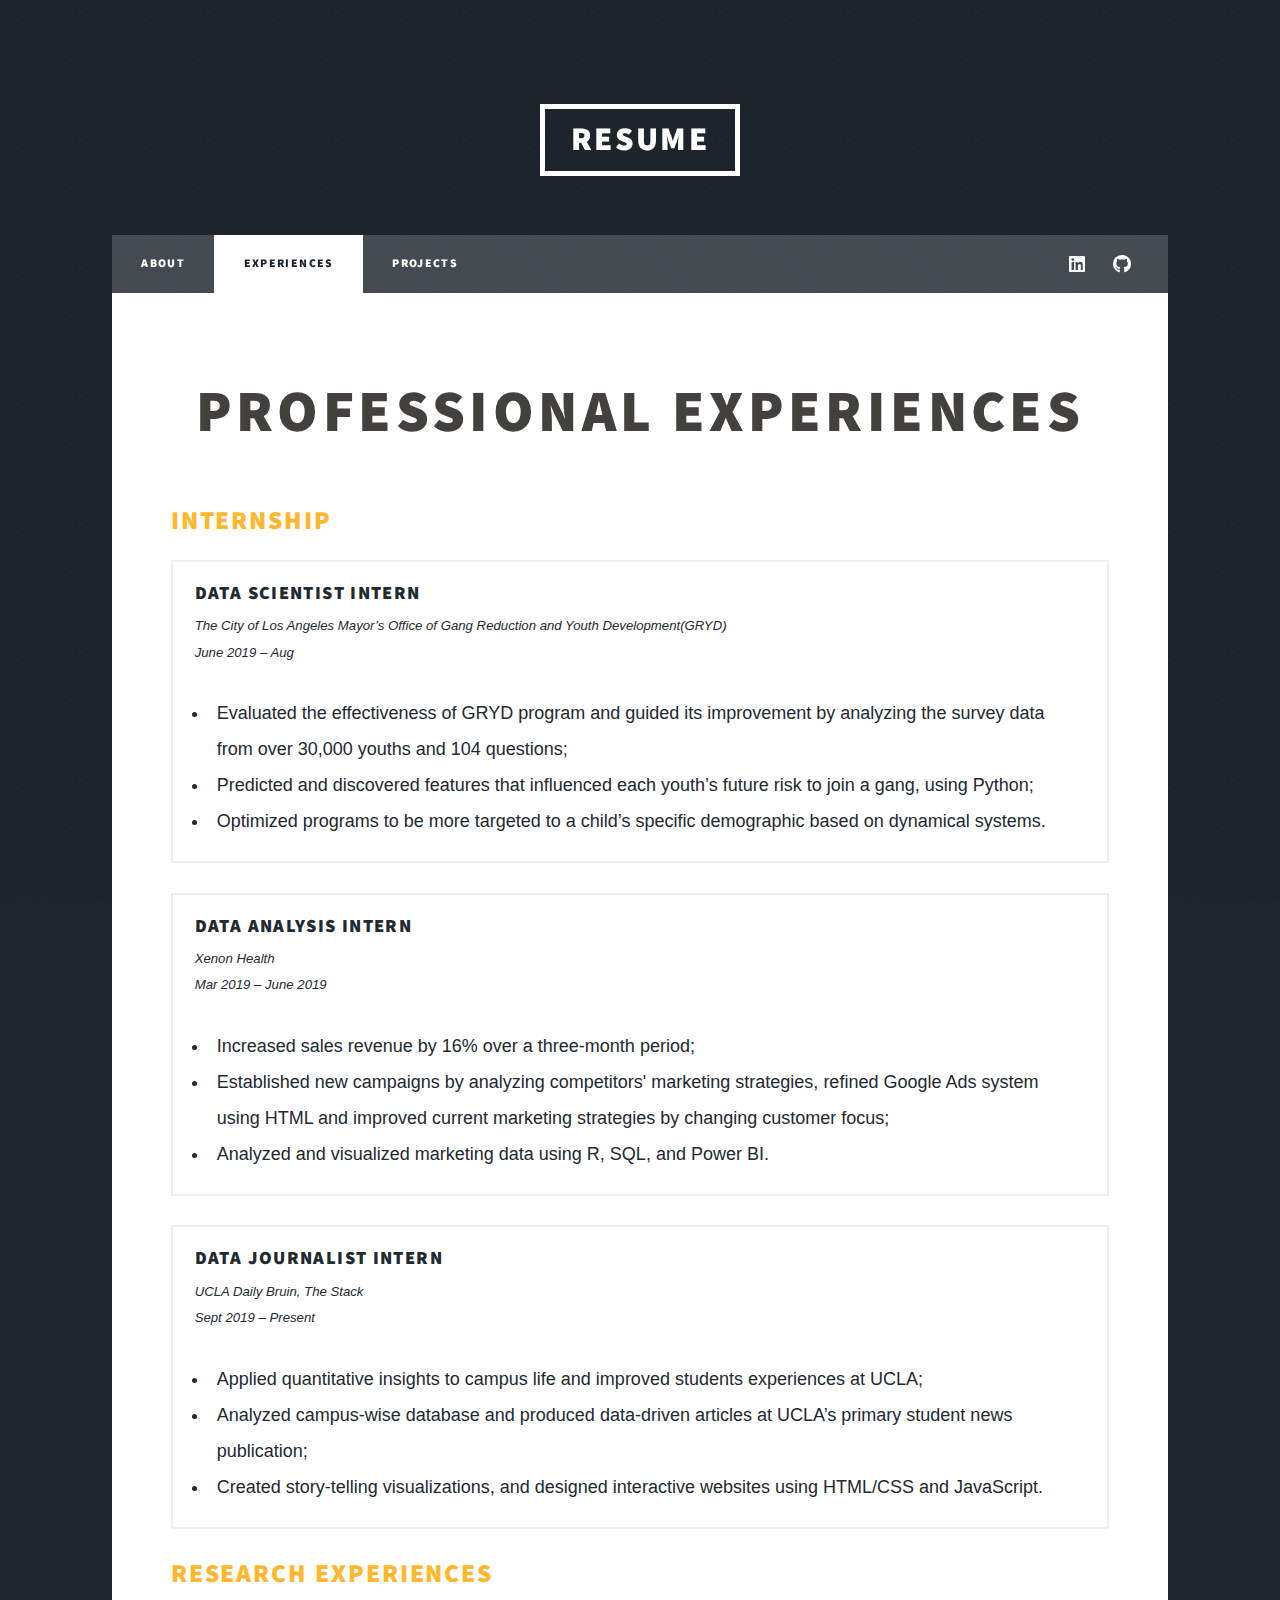
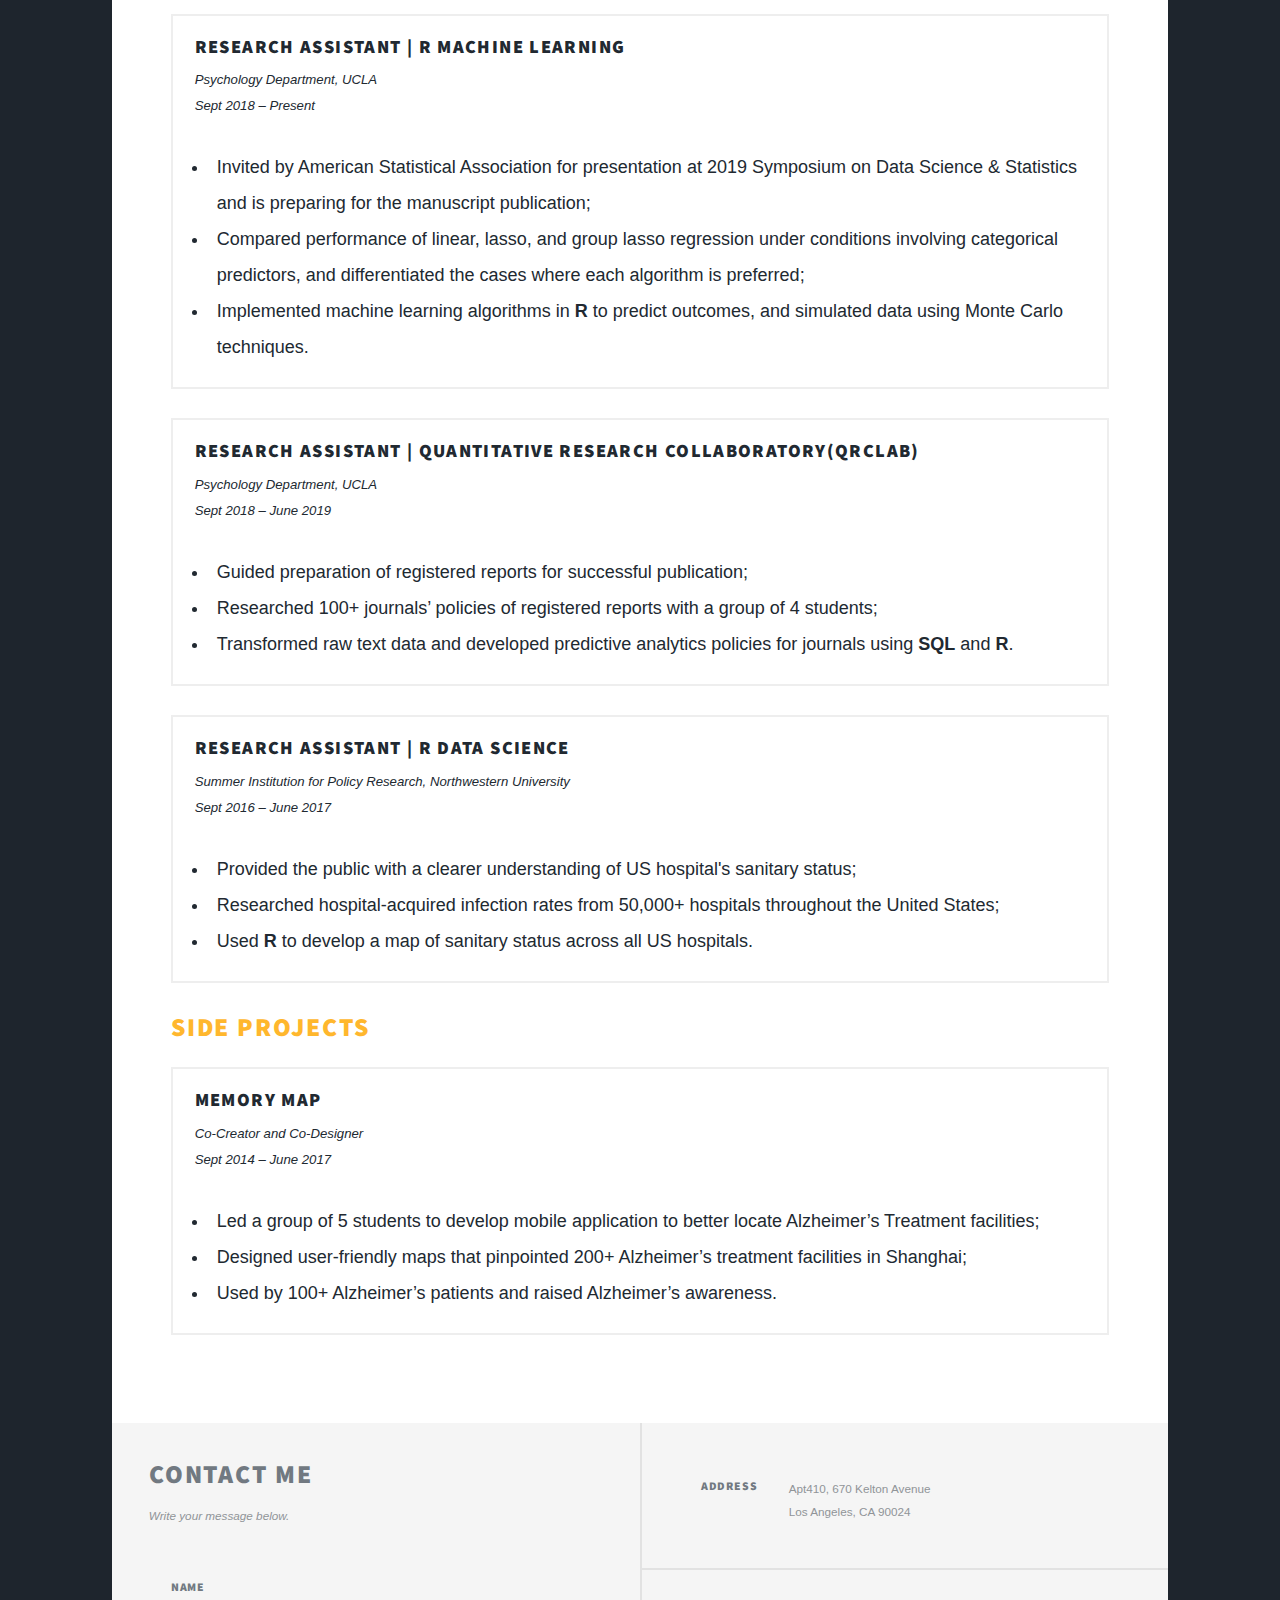
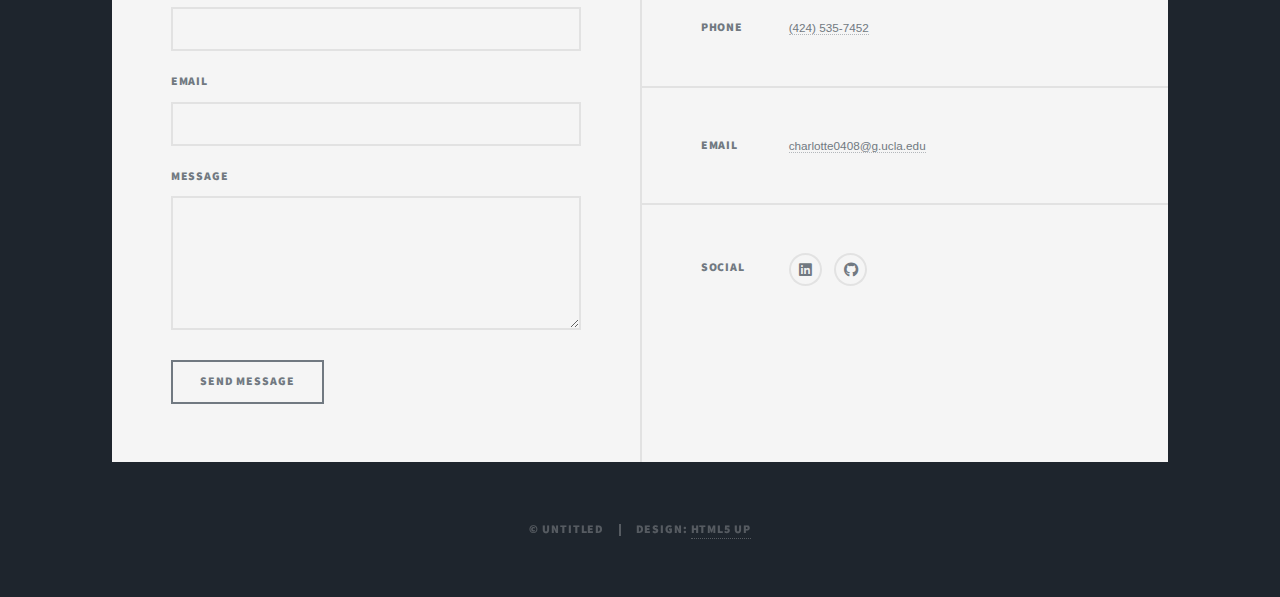
==== commit d646f066: "Add files via upload" ====
--- a/elements.html
+++ b/elements.html
@@ -78,6 +78,25 @@
                                     </div>
                                 </div>
 
+                                <div class="box">
+                                    <header>
+                                        <h3>Data Journalist Intern</h3>
+                                        <p>
+                                            UCLA Daily Bruin, The Stack<br />
+                                            Sept 2019 – Present
+                                        </p>
+                                    </header>
+                                    <div class="row">
+                                        <div class=col-12->
+                                            <ul>
+                                                <li>Applied quantitative insights to campus life and improved students experiences at UCLA;</li>
+                                                <li>Analyzed campus-wise database and produced data-driven articles at UCLA’s primary student news publication;</li>
+                                                <li>Created story-telling visualizations, and designed interactive websites using HTML/CSS and JavaScript.</li>
+                                            </ul>
+                                        </div>
+                                    </div>
+                                </div>
+
                                 <h2>Research Experiences</h2>
                                 <div class="box">
                                     <header>
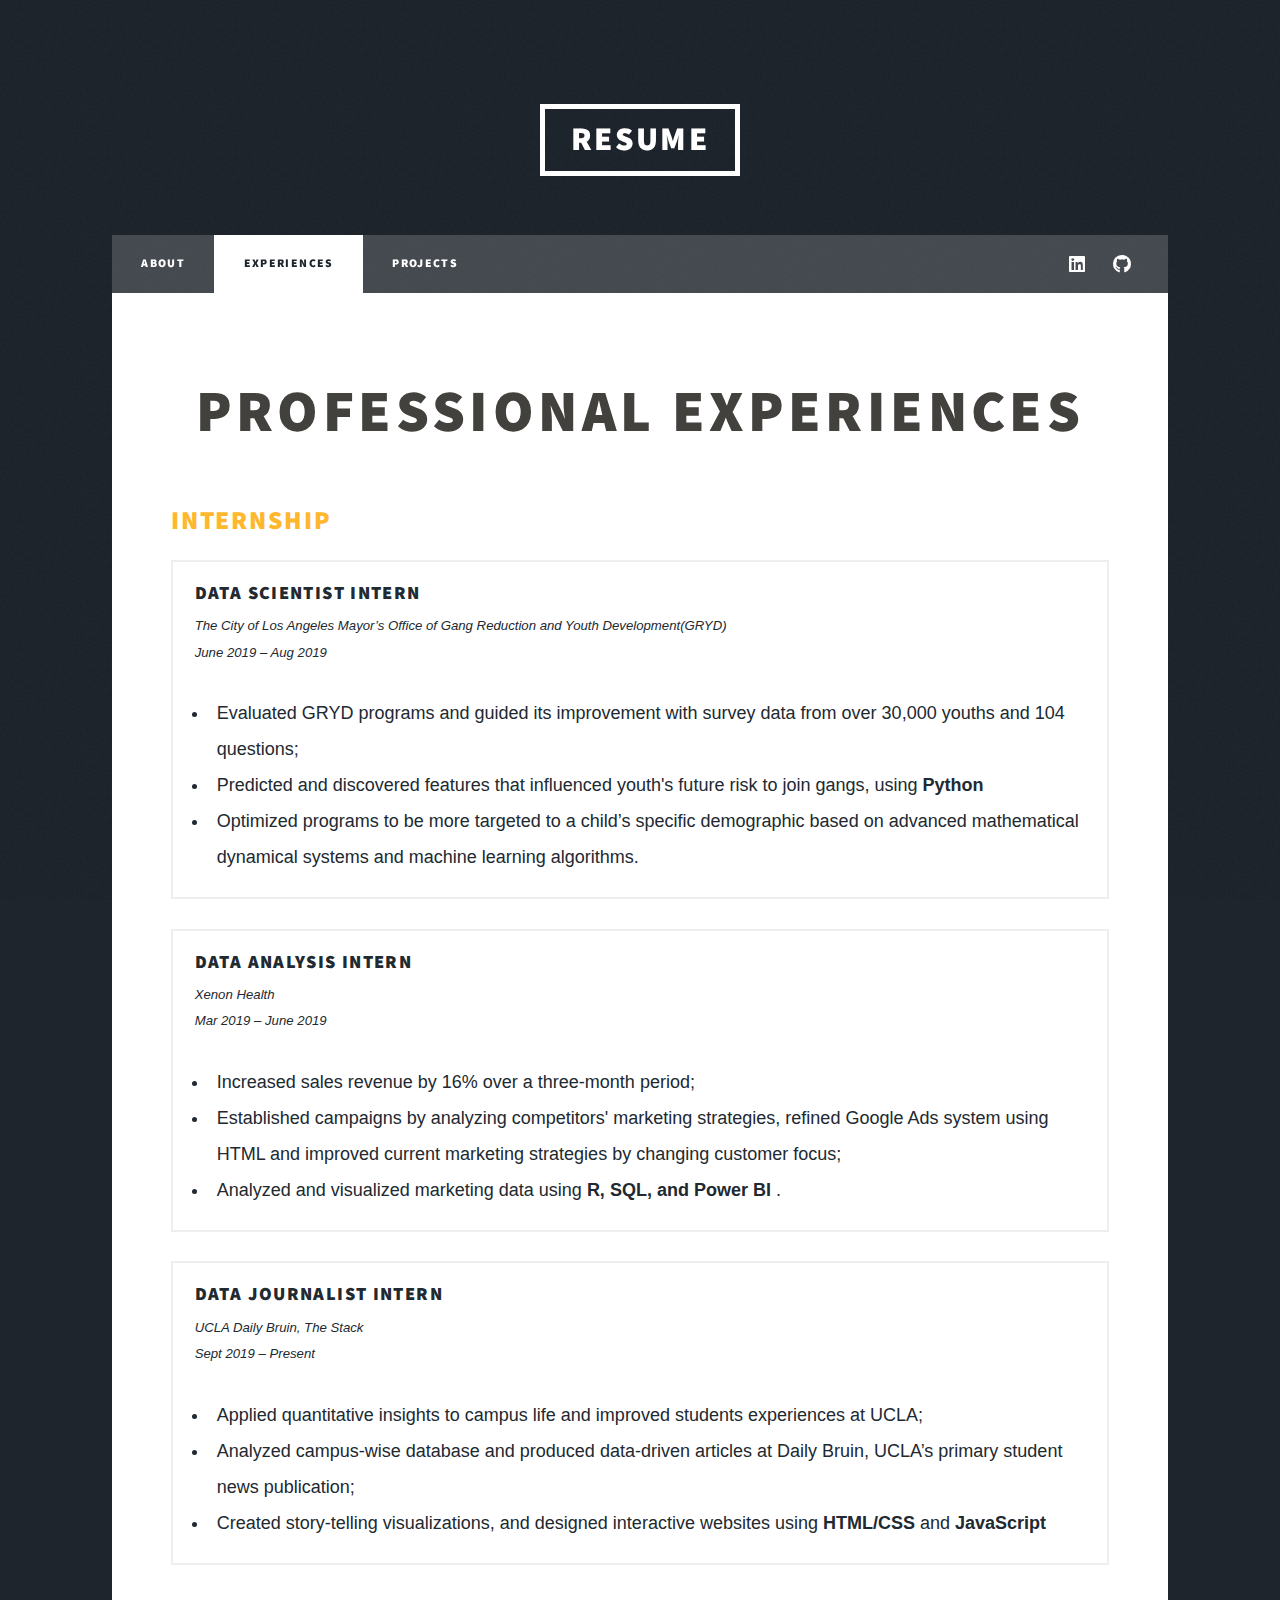
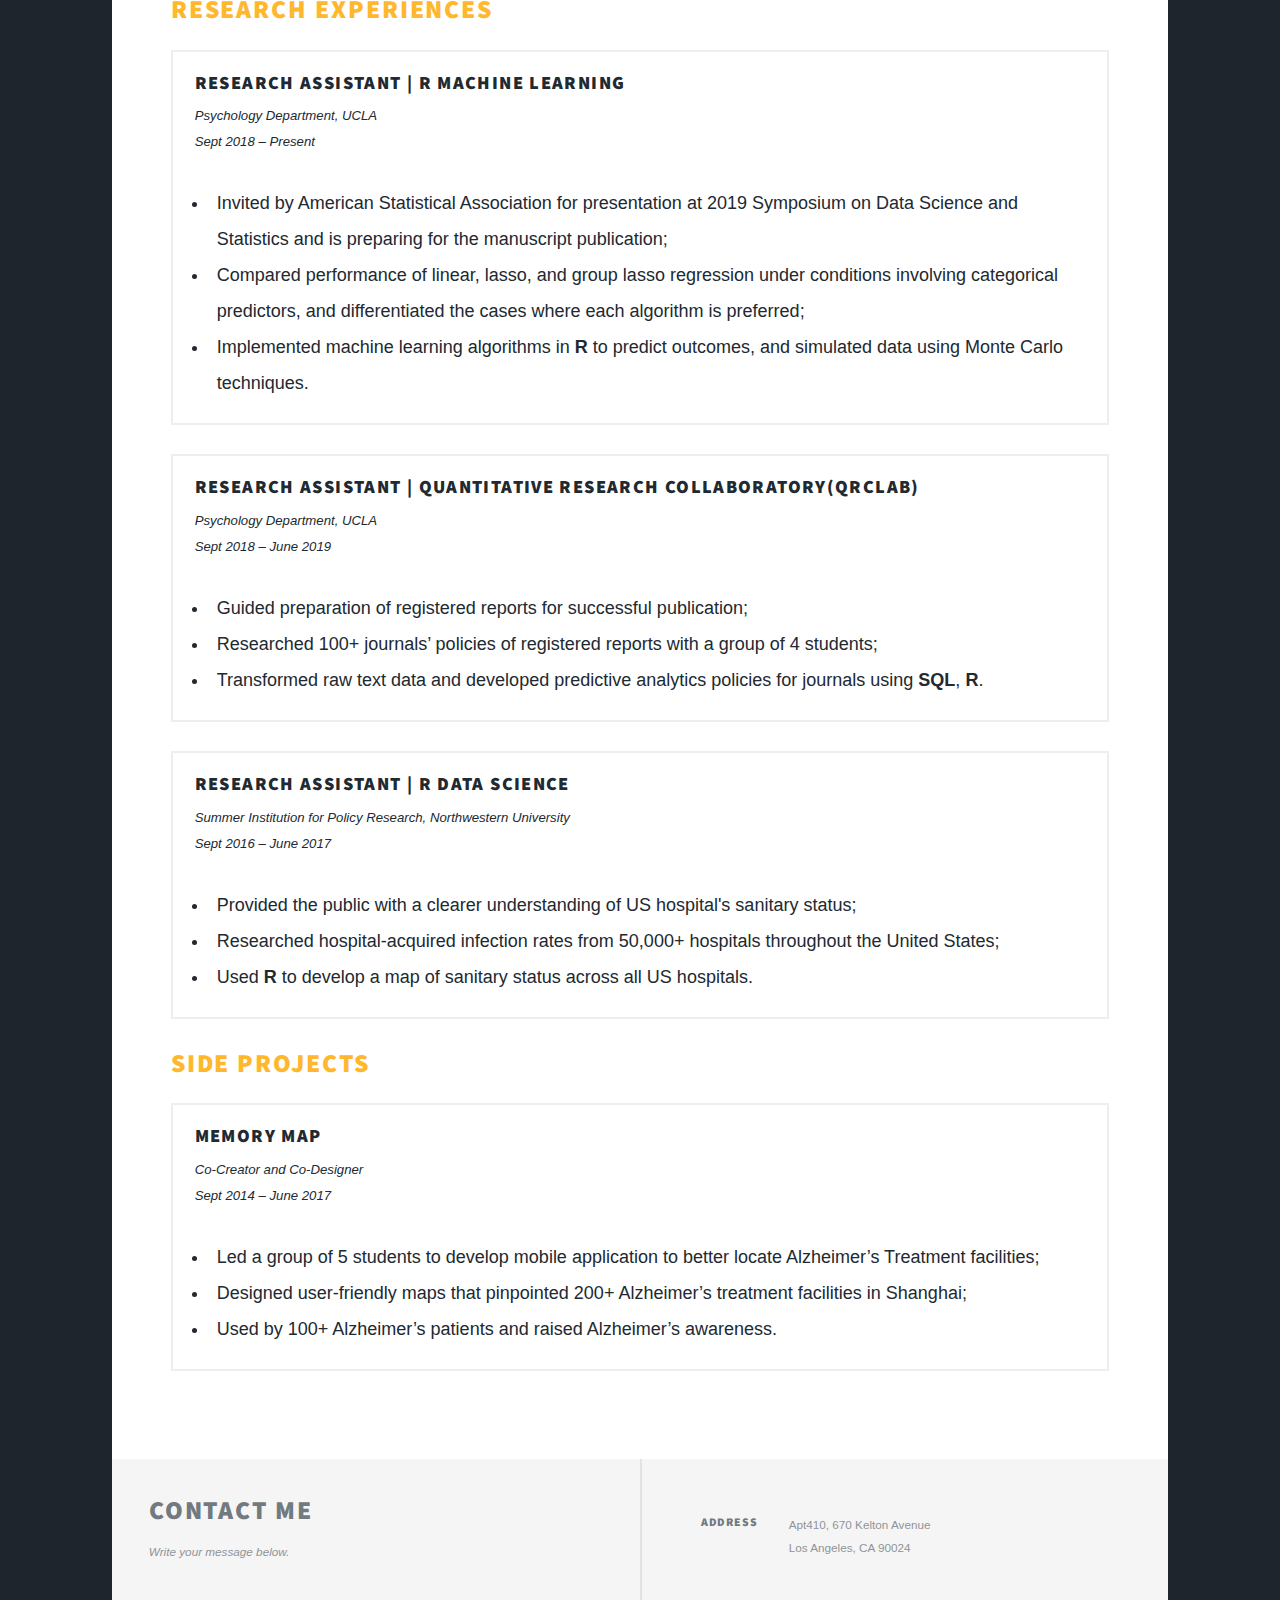
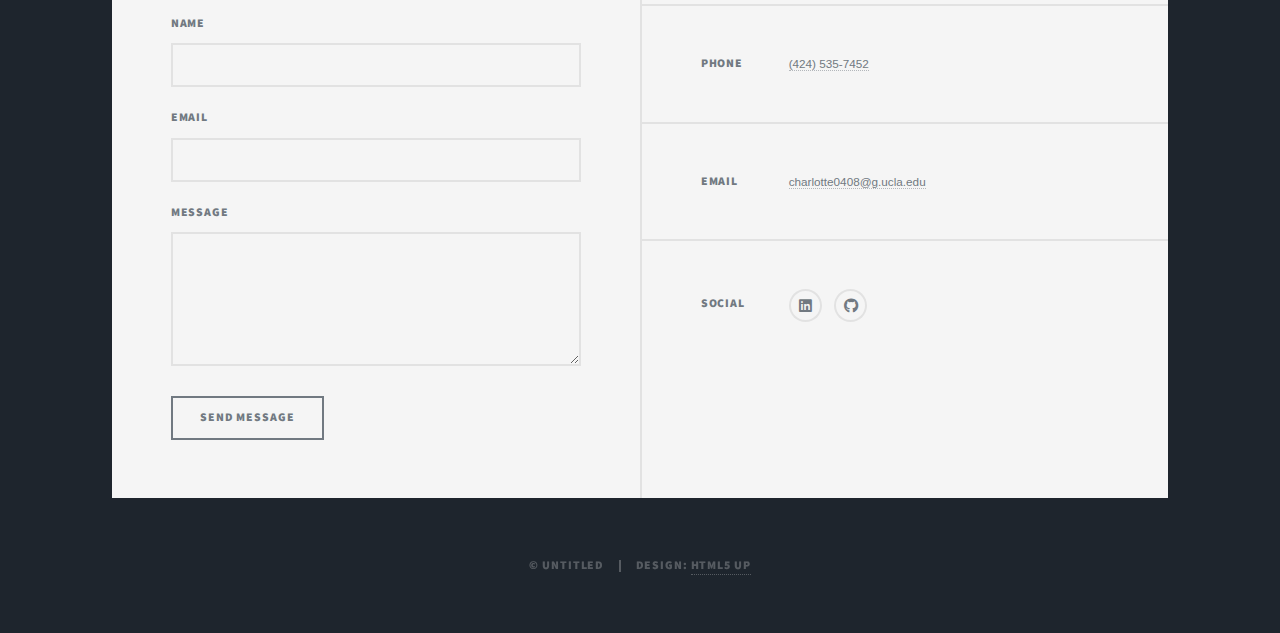
==== commit 59dc6d6a: "add more experiences" ====
--- a/elements.html
+++ b/elements.html
@@ -48,14 +48,14 @@
                                     <header>
                                         <h3>Data Scientist Intern</h3>
                                         <p>The City of Los Angeles Mayor’s Office of Gang Reduction and Youth Development(GRYD)
-                                            <br />June 2019 – Aug</p>
-                                    </header>
-                                    <div class="row">
-                                        <div class=col-12->
-                                            <ul>
-                                                <li>Evaluated the effectiveness of GRYD program and guided its improvement by analyzing the survey data from over 30,000 youths and 104 questions;</li>
-                                                <li>Predicted and discovered features that influenced each youth’s future risk to join a gang, using Python;</li>
-                                                <li>Optimized programs to be more targeted to a child’s specific demographic based on dynamical systems.</li>
+                                            <br />June 2019 – Aug 2019</p>
+                                    </header>
+                                    <div class="row">
+                                        <div class=col-12->
+                                            <ul>
+                                                <li>Evaluated GRYD programs and guided its improvement with survey data from over 30,000 youths and 104 questions;</li>
+                                                <li>Predicted and discovered features that influenced youth's future risk to join gangs, using <strong>Python</strong></li>
+                                                <li>Optimized programs to be more targeted to a child’s specific demographic based on advanced mathematical dynamical systems and machine learning algorithms.</li>
                                             </ul>
                                         </div>
                                     </div>
@@ -71,8 +71,8 @@
                                         <div class=col-12->
                                             <ul>
                                                 <li>Increased sales revenue by 16% over a three-month period;</li>
-                                                <li>Established new campaigns by analyzing competitors' marketing strategies, refined Google Ads system using HTML and improved current marketing strategies by changing customer focus;</li>
-                                                <li>Analyzed and visualized marketing data using R, SQL, and Power BI.</li>
+                                                <li>Established campaigns by analyzing competitors' marketing strategies, refined Google Ads system using HTML and improved current marketing strategies by changing customer focus;</li>
+                                                <li>Analyzed and visualized marketing data using <strong>R, SQL, and Power BI</strong> .</li>
                                             </ul>
                                         </div>
                                     </div>
@@ -90,8 +90,8 @@
                                         <div class=col-12->
                                             <ul>
                                                 <li>Applied quantitative insights to campus life and improved students experiences at UCLA;</li>
-                                                <li>Analyzed campus-wise database and produced data-driven articles at UCLA’s primary student news publication;</li>
-                                                <li>Created story-telling visualizations, and designed interactive websites using HTML/CSS and JavaScript.</li>
+                                                <li>Analyzed campus-wise database and produced data-driven articles at Daily Bruin, UCLA’s primary student news publication;</li>
+                                                <li>Created story-telling visualizations, and designed interactive websites using <strong>HTML/CSS</strong> and <strong>JavaScript</strong></li>
                                             </ul>
                                         </div>
                                     </div>
@@ -107,7 +107,7 @@
                                     <div class="row">
                                         <div class=col-12->
                                             <ul>
-                                                <li>Invited by American Statistical Association for presentation at 2019 Symposium on Data Science & Statistics and is preparing for the manuscript publication;</li>
+                                                <li>Invited by American Statistical Association for presentation at 2019 Symposium on Data Science and Statistics and is preparing for the manuscript publication;</li>
                                                 <li>Compared performance of linear, lasso, and group lasso regression under conditions involving categorical predictors, and differentiated the cases where each algorithm is preferred;</li>
                                                 <li>Implemented machine learning algorithms in <strong>R</strong> to predict outcomes, and simulated data using Monte Carlo techniques.</li>
                                             </ul>
@@ -127,7 +127,7 @@
                                             <ul>
                                                 <li>Guided preparation of registered reports for successful publication;</li>
                                                 <li>Researched 100+ journals’ policies of registered reports with a group of 4 students;</li>
-                                                <li>Transformed raw text data and developed predictive analytics policies for journals using <strong>SQL</strong> and <strong>R</strong>.</li>
+                                                <li>Transformed raw text data and developed predictive analytics policies for journals using <strong>SQL</strong>, <strong>R</strong>.</li>
                                             </ul>
                                         </div>
                                     </div>
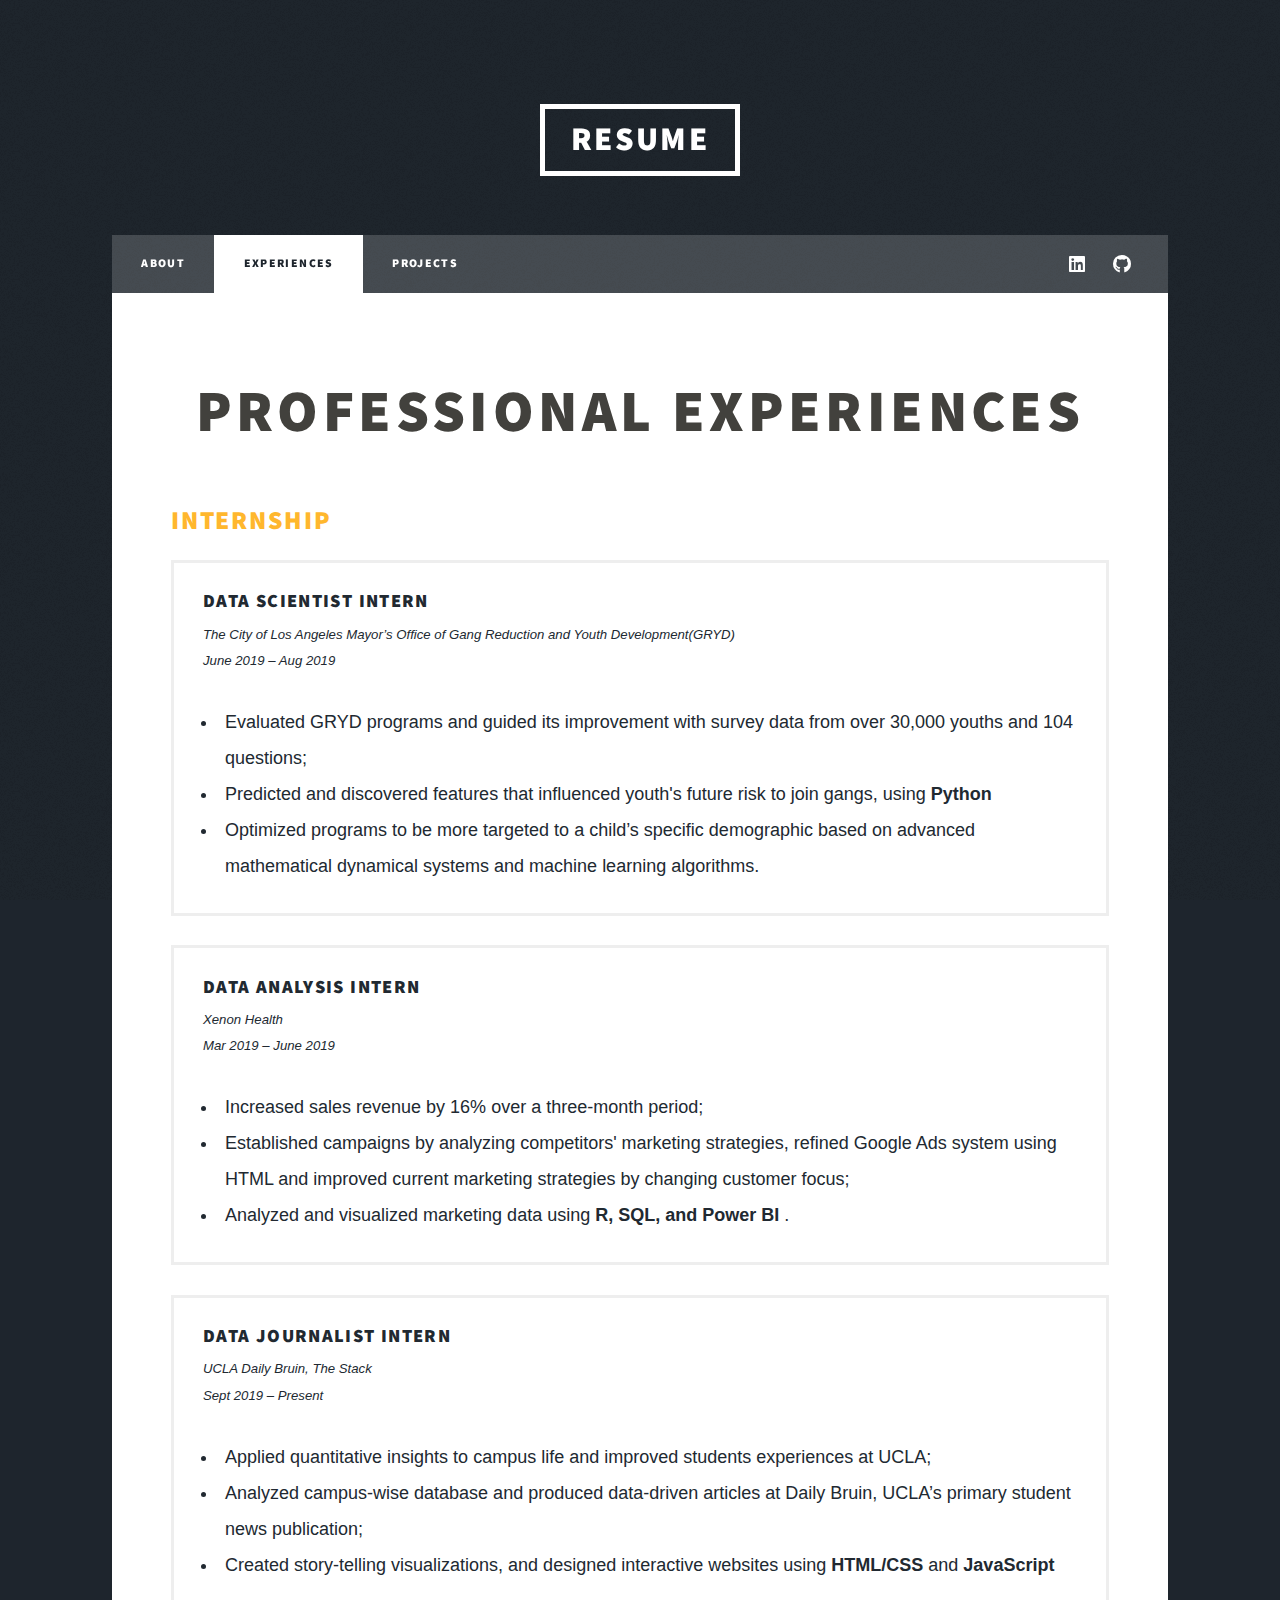
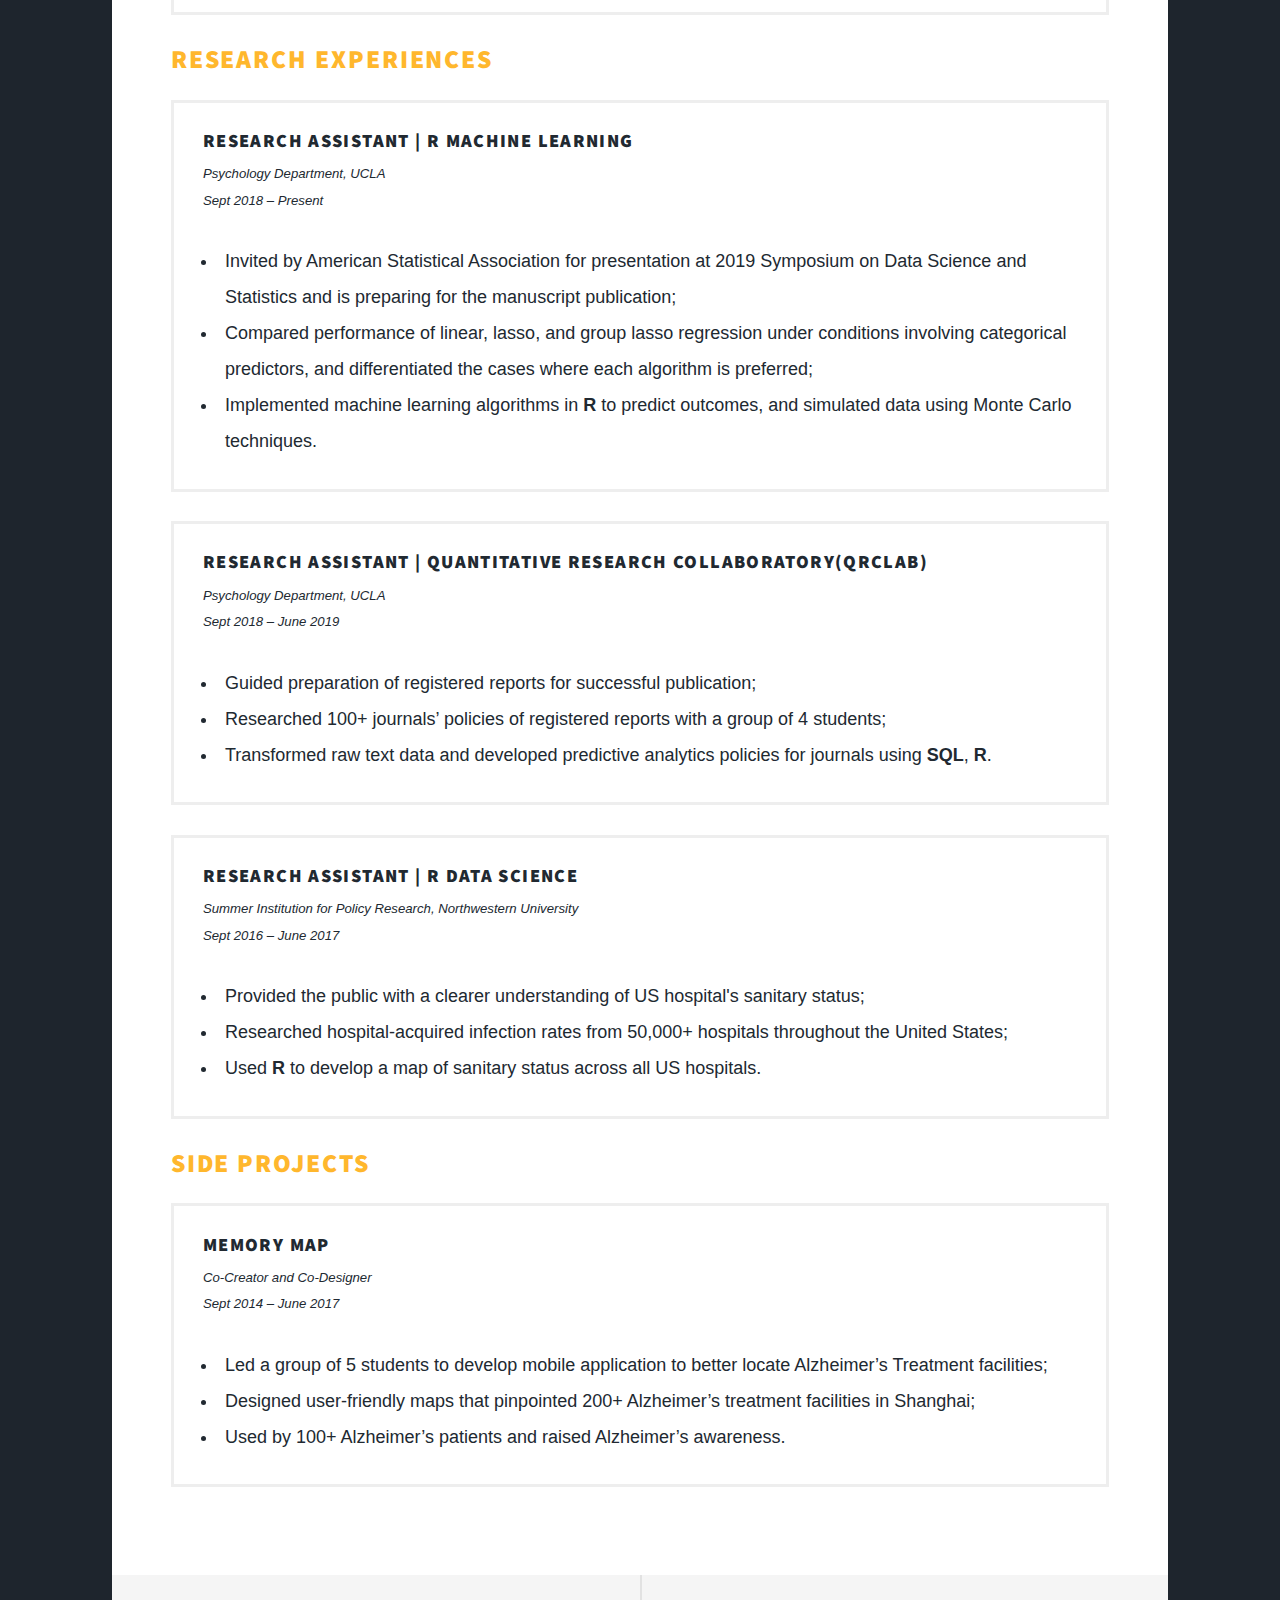
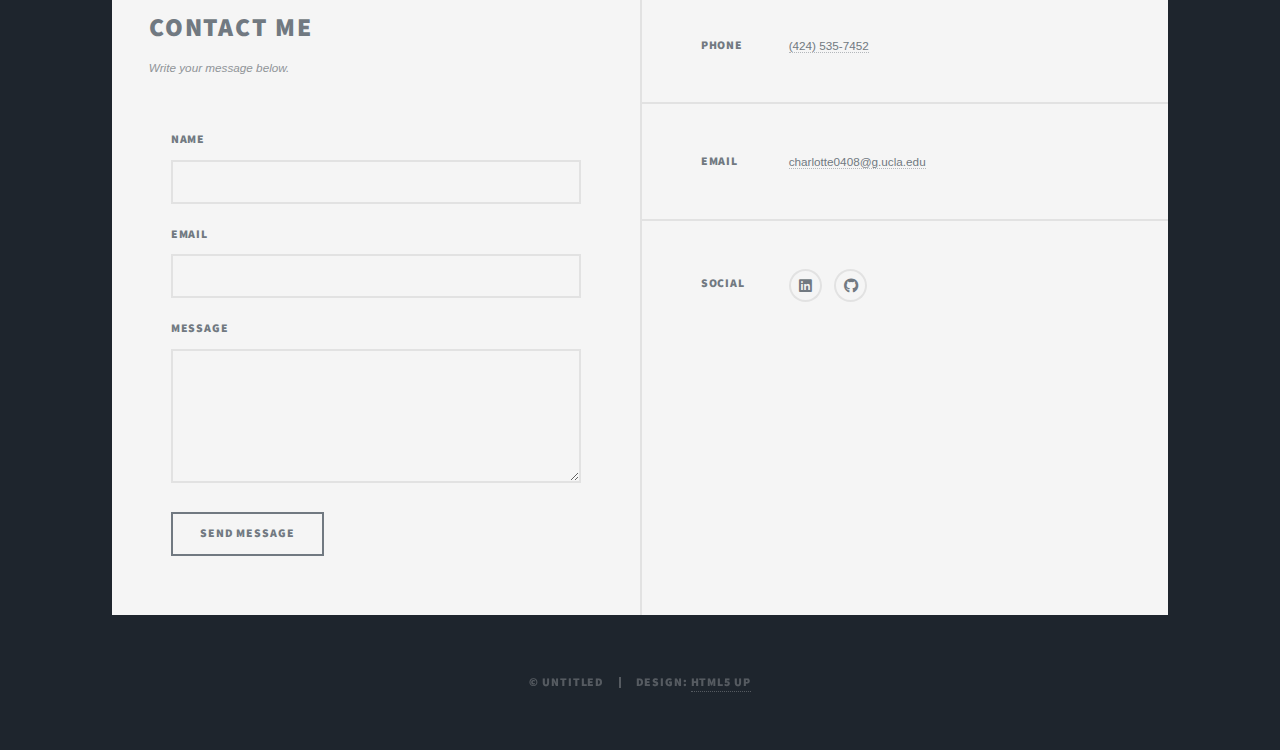
==== commit 9ce28a6b: "update activities" ====
--- a/elements.html
+++ b/elements.html
@@ -200,13 +200,6 @@
                         </form>
                     </section>
                     <section class="split contact">
-                        <section class="alt">
-                            <h3>Address</h3>
-                            <p>
-                                Apt410, 670 Kelton Avenue<br />
-                                Los Angeles, CA 90024
-                            </p>
-                        </section>
                         <section>
                             <h3>Phone</h3>
                             <p><a href="#">(424) 535-7452</a></p>
@@ -241,4 +234,4 @@
 			<script src="assets/js/main.js"></script>
 
 	</body>
-</html>+</html>
--- a/assets/css/main.css
+++ b/assets/css/main.css
@@ -150,7 +150,7 @@
 
 body, input, select, textarea {
     font-family: 'Trebuchet MS', 'Lucida Sans Unicode', 'Lucida Grande', 'Lucida Sans', Arial, sans-serif;
-    font-weight: 300;
+    font-weight: 400;
     font-size: large;
     line-height: 2
 }
@@ -2037,11 +2037,12 @@
 
 /* Box */
 
-	.box {
-		border: solid 2px;
-		margin-bottom: 2rem;
-		padding: 1.5rem;
-	}
+    .box {
+        border: solid 2px;
+        margin-bottom: 2rem;
+        padding: 2rem;
+        border-width: 0.2em;
+    }
 
 		.box > :last-child,
 		.box > :last-child > :last-child,
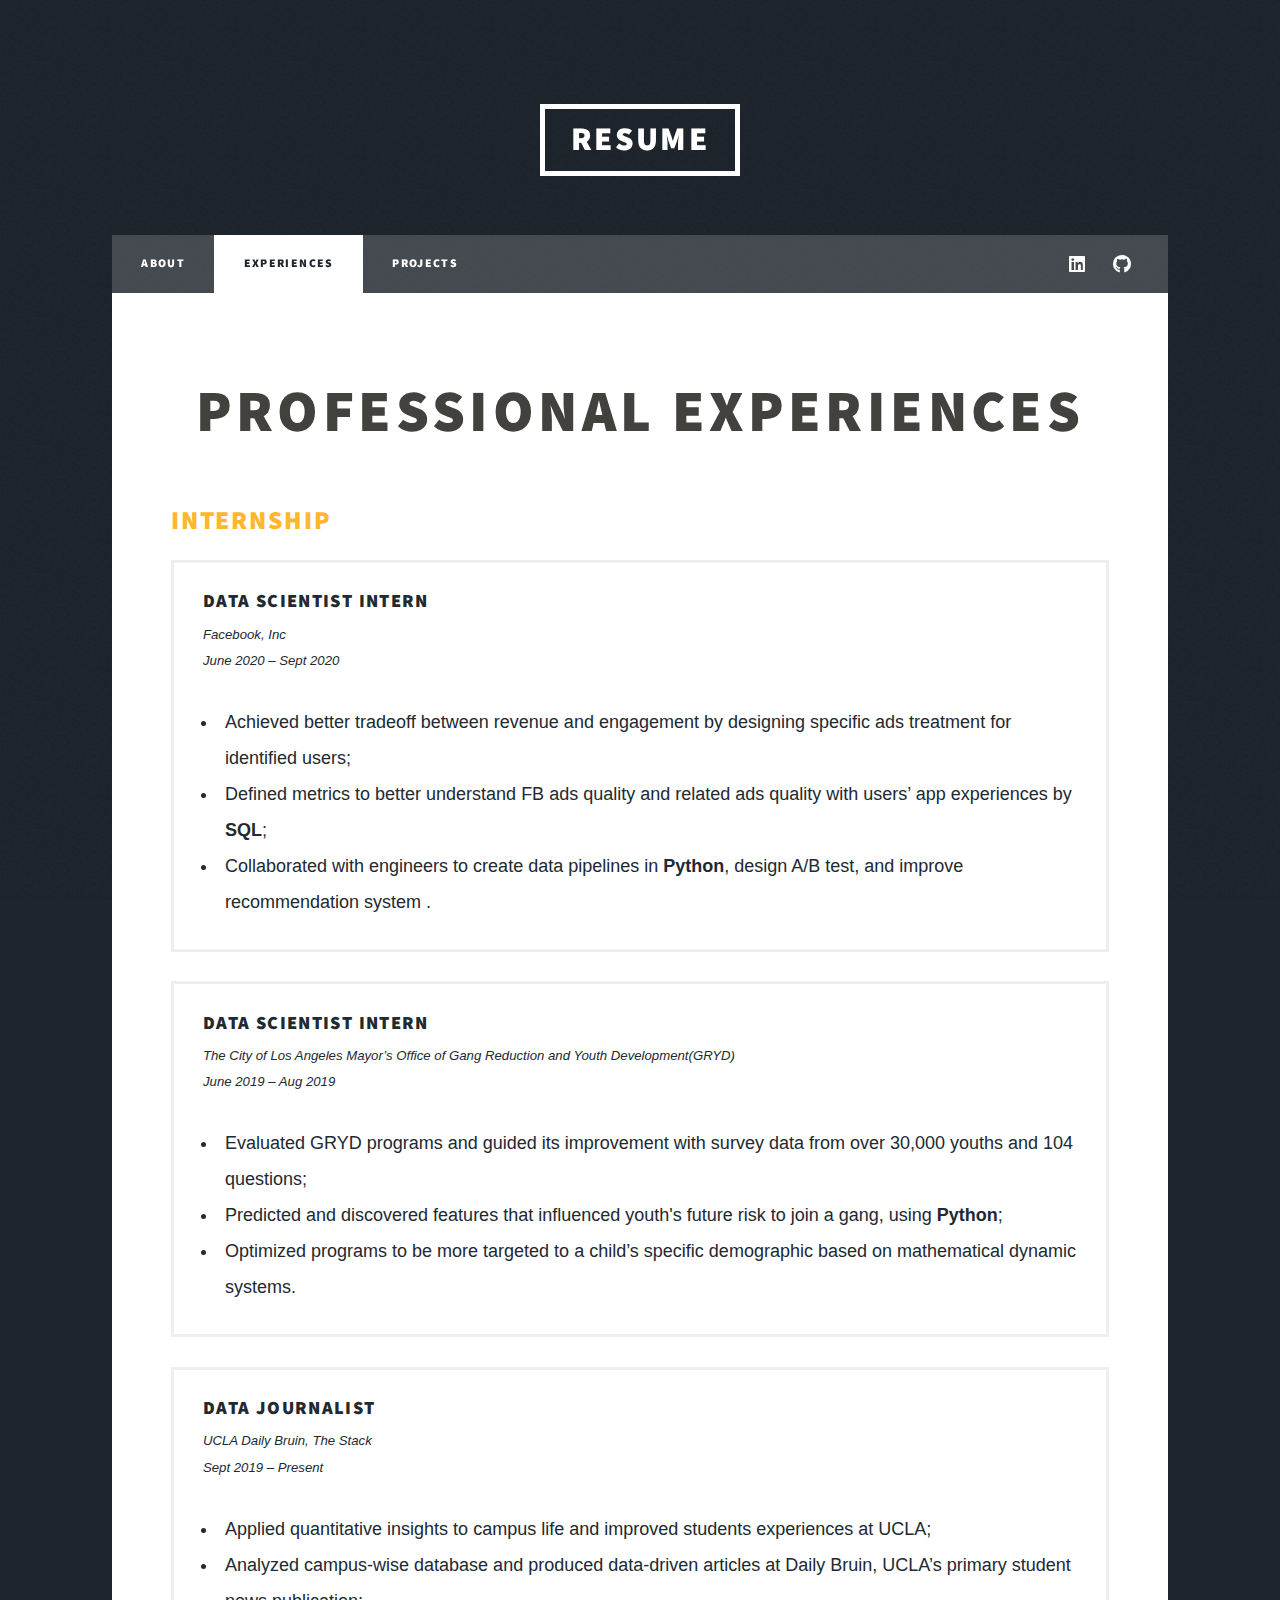
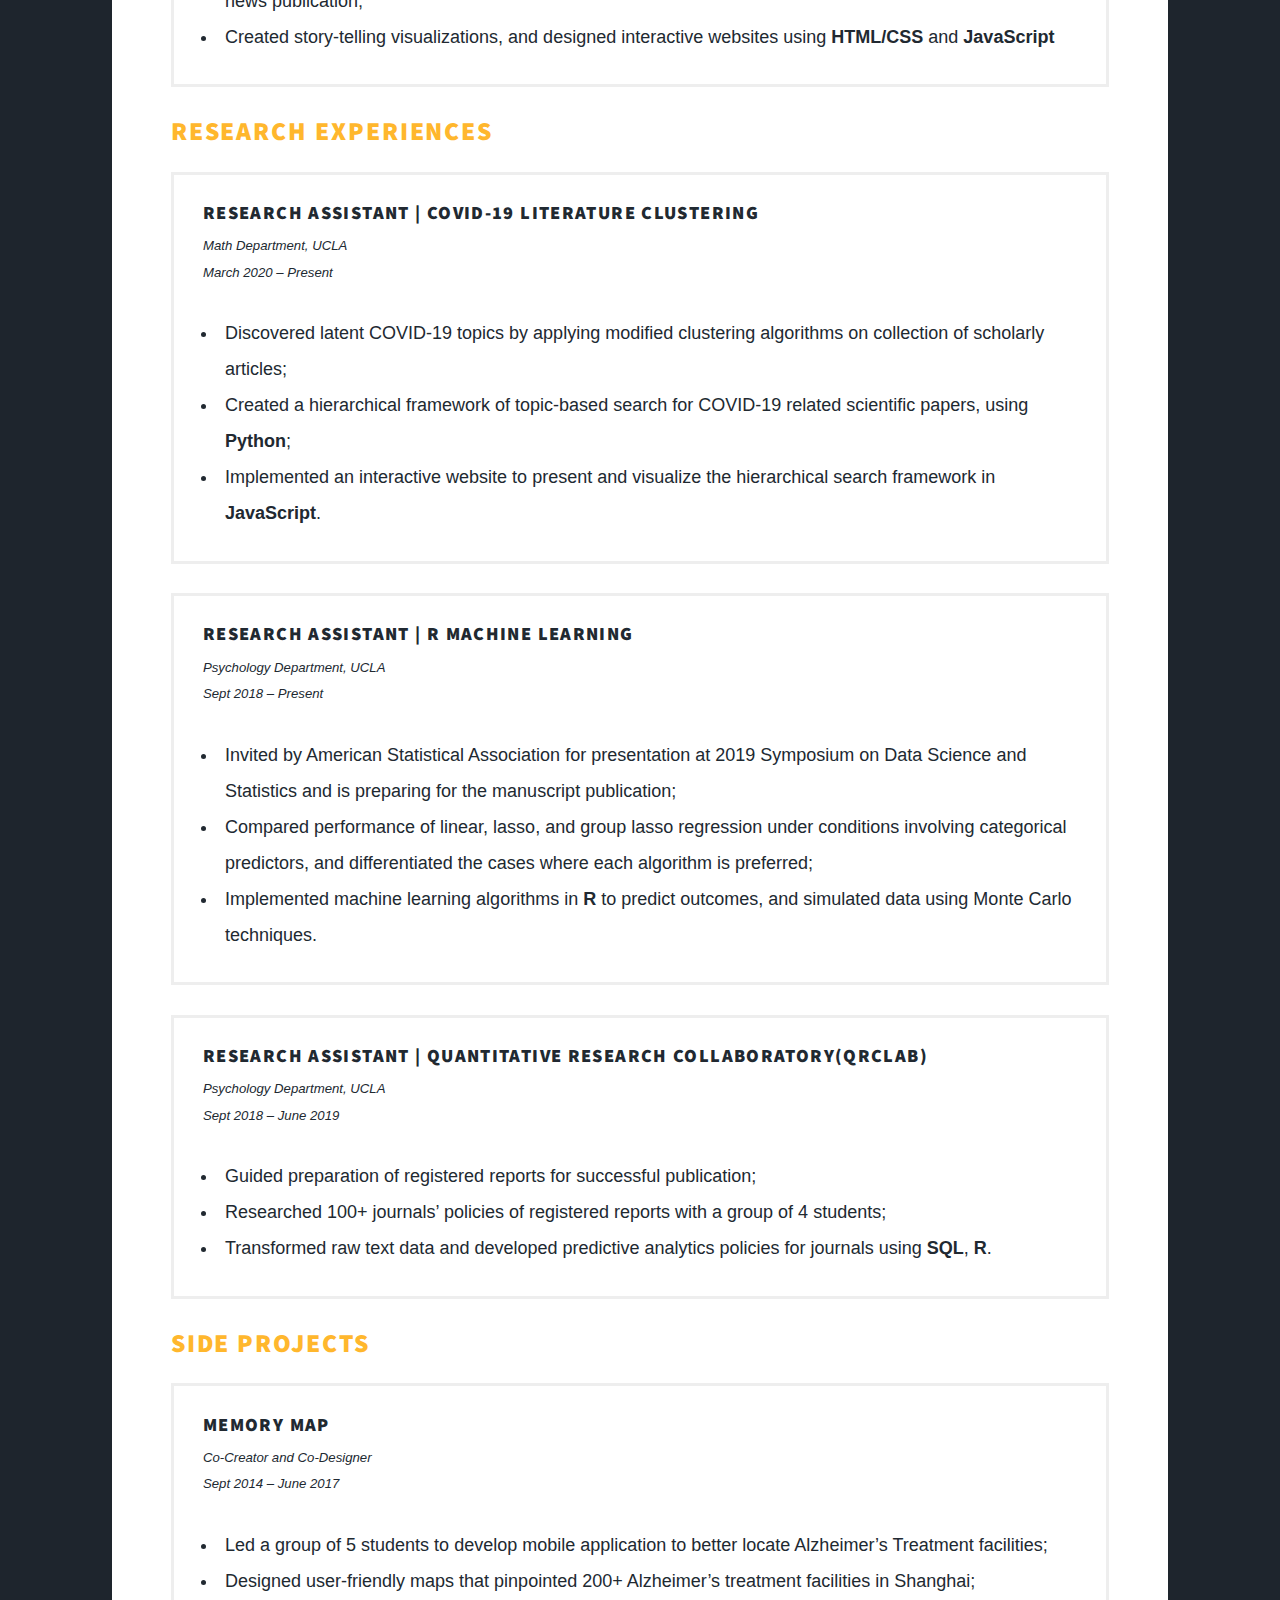
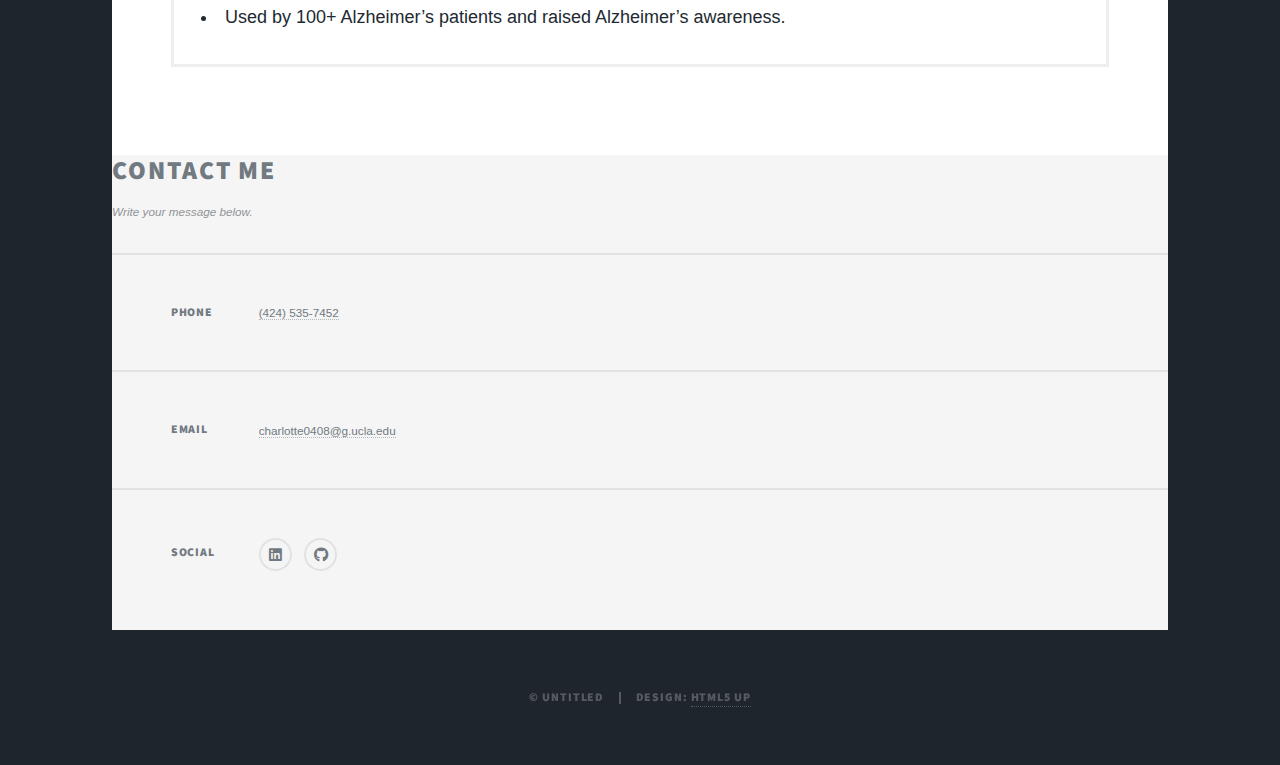
==== commit a204ccb5: "updated for grad" ====
--- a/elements.html
+++ b/elements.html
@@ -44,6 +44,24 @@
 									<h1>Professional Experiences</h1>
 								</header>
                                 <h2>Internship</h2>
+
+																<div class="box">
+                                    <header>
+                                        <h3>Data Scientist Intern</h3>
+                                        <p>Facebook, Inc<br />
+                                            June 2020 – Sept 2020</p>
+                                    </header>
+                                    <div class="row">
+                                        <div class=col-12->
+                                            <ul>
+                                                <li>Achieved better tradeoff between revenue and engagement by designing specific ads treatment for identified users;</li>
+                                                <li>Defined metrics to better understand FB ads quality and related ads quality with users’ app experiences by <strong>SQL</strong>;</li>
+                                                <li>Collaborated with engineers to create data pipelines in <strong>Python</strong>, design A/B test, and improve recommendation system .</li>
+                                            </ul>
+                                        </div>
+                                    </div>
+                                </div>
+
                                 <div class="box">
                                     <header>
                                         <h3>Data Scientist Intern</h3>
@@ -54,33 +72,16 @@
                                         <div class=col-12->
                                             <ul>
                                                 <li>Evaluated GRYD programs and guided its improvement with survey data from over 30,000 youths and 104 questions;</li>
-                                                <li>Predicted and discovered features that influenced youth's future risk to join gangs, using <strong>Python</strong></li>
-                                                <li>Optimized programs to be more targeted to a child’s specific demographic based on advanced mathematical dynamical systems and machine learning algorithms.</li>
-                                            </ul>
-                                        </div>
-                                    </div>
-                                </div>
-
-                                <div class="box">
-                                    <header>
-                                        <h3>Data Analysis Intern</h3>
-                                        <p>Xenon Health<br />
-                                            Mar 2019 – June 2019</p>
-                                    </header>
-                                    <div class="row">
-                                        <div class=col-12->
-                                            <ul>
-                                                <li>Increased sales revenue by 16% over a three-month period;</li>
-                                                <li>Established campaigns by analyzing competitors' marketing strategies, refined Google Ads system using HTML and improved current marketing strategies by changing customer focus;</li>
-                                                <li>Analyzed and visualized marketing data using <strong>R, SQL, and Power BI</strong> .</li>
-                                            </ul>
-                                        </div>
-                                    </div>
-                                </div>
-
-                                <div class="box">
-                                    <header>
-                                        <h3>Data Journalist Intern</h3>
+                                                <li>Predicted and discovered features that influenced youth's future risk to join a gang, using <strong>Python</strong>; </li>
+                                                <li>Optimized programs to be more targeted to a child’s specific demographic based on mathematical dynamic systems.</li>
+                                            </ul>
+                                        </div>
+                                    </div>
+                                </div>
+
+                                <div class="box">
+                                    <header>
+                                        <h3>Data Journalist</h3>
                                         <p>
                                             UCLA Daily Bruin, The Stack<br />
                                             Sept 2019 – Present
@@ -98,6 +99,26 @@
                                 </div>
 
                                 <h2>Research Experiences</h2>
+
+																<div class="box">
+																		<header>
+																				<h3>Research Assistant | COVID-19 Literature Clustering</h3>
+																				<p>
+																						Math Department, UCLA<br />
+																						March 2020 – Present
+																				</p>
+																		</header>
+																		<div class="row">
+																				<div class=col-12->
+																						<ul>
+																								<li>Discovered latent COVID-19 topics by applying modified clustering algorithms on collection of scholarly articles;</li>
+																								<li>Created a hierarchical framework of topic-based search for COVID-19 related scientific papers, using <strong>Python</strong>;</li>
+																								<li>Implemented an interactive website to present and visualize the hierarchical search framework in <strong>JavaScript</strong>.</li>
+																						</ul>
+																				</div>
+																		</div>
+																</div>
+
                                 <div class="box">
                                     <header>
                                         <h3>Research Assistant | R Machine Learning</h3>
@@ -132,24 +153,7 @@
                                         </div>
                                     </div>
                                 </div>
-                                <div class="box">
-                                    <header>
-                                        <h3>Research Assistant | R Data Science</h3>
-                                        <p>
-                                            Summer Institution for Policy Research, Northwestern University<br />
-                                            Sept 2016 – June 2017
-                                        </p>
-                                    </header>
-                                    <div class="row">
-                                        <div class=col-12->
-                                            <ul>
-                                                <li>Provided the public with a clearer understanding of US hospital's sanitary status;</li>
-                                                <li>Researched hospital-acquired infection rates from 50,000+ hospitals throughout the United States;</li>
-                                                <li>Used <strong>R</strong> to develop a map of sanitary status across all US hospitals.</li>
-                                            </ul>
-                                        </div>
-                                    </div>
-                                </div>
+
                                 <h2>Side Projects</h2>
                                 <div class="box">
                                     <header>
@@ -173,50 +177,33 @@
 					</div>
 
                 <!-- Footer -->
-                <footer id="footer">
-                    <section>
-                        <form method="post" action="#">
-                            <div class="fields">
-                                <header>
-                                    <h2>Contact Me</h2>
-                                    <p>Write your message below.</p>
-                                </header>
-                                <div class="field">
-                                    <label for="name">Name</label>
-                                    <input type="text" name="name" id="name" />
-                                </div>
-                                <div class="field">
-                                    <label for="email">Email</label>
-                                    <input type="text" name="email" id="email" />
-                                </div>
-                                <div class="field">
-                                    <label for="message">Message</label>
-                                    <textarea name="message" id="message" rows="3"></textarea>
-                                </div>
-                            </div>
-                            <ul class="actions">
-                                <li><input type="submit" value="Send Message" /></li>
-                            </ul>
-                        </form>
-                    </section>
-                    <section class="split contact">
-                        <section>
-                            <h3>Phone</h3>
-                            <p><a href="#">(424) 535-7452</a></p>
-                        </section>
-                        <section>
-                            <h3>Email</h3>
-                            <p><a href="#">charlotte0408@g.ucla.edu</a></p>
-                        </section>
-                        <section>
-                            <h3>Social</h3>
-                            <ul class="icons alt">
-                                <li><a href="https://www.linkedin.com/in/yihuan-huang-017616161/" class="icon brands fa-linkedin"><span class="label">LinkedIn</span></a></li>
-                                <li><a href="https://github.com/charlotte0408" class="icon brands alt fa-github"><span class="label">GitHub</span></a></li>
-                            </ul>
-                        </section>
-                    </section>
-                </footer>
+								<footer id="footer">
+
+										<section class="split contact">
+											<div class="fields">
+																					<header>
+																							<h2>Contact Me</h2>
+																							<p>Write your message below.</p>
+																					</header>
+												</div>
+												<section>
+														<h3>Phone</h3>
+														<p><a href="#">(424) 535-7452</a></p>
+												</section>
+												<section>
+														<h3>Email</h3>
+														<p><a href="#">charlotte0408@g.ucla.edu</a></p>
+												</section>
+												<section>
+														<h3>Social</h3>
+														<ul class="icons alt">
+																<li><a href="https://www.linkedin.com/in/yihuan-huang-017616161/" class="icon brands fa-linkedin"><span class="label">LinkedIn</span></a></li>
+																<li><a href="https://github.com/charlotte0408" class="icon brands alt fa-github"><span class="label">GitHub</span></a></li>
+														</ul>
+												</section>
+										</section>
+								</footer>
+								
 				<!-- Copyright -->
 					<div id="copyright">
 						<ul><li>&copy; Untitled</li><li>Design: <a href="https://html5up.net">HTML5 UP</a></li></ul>
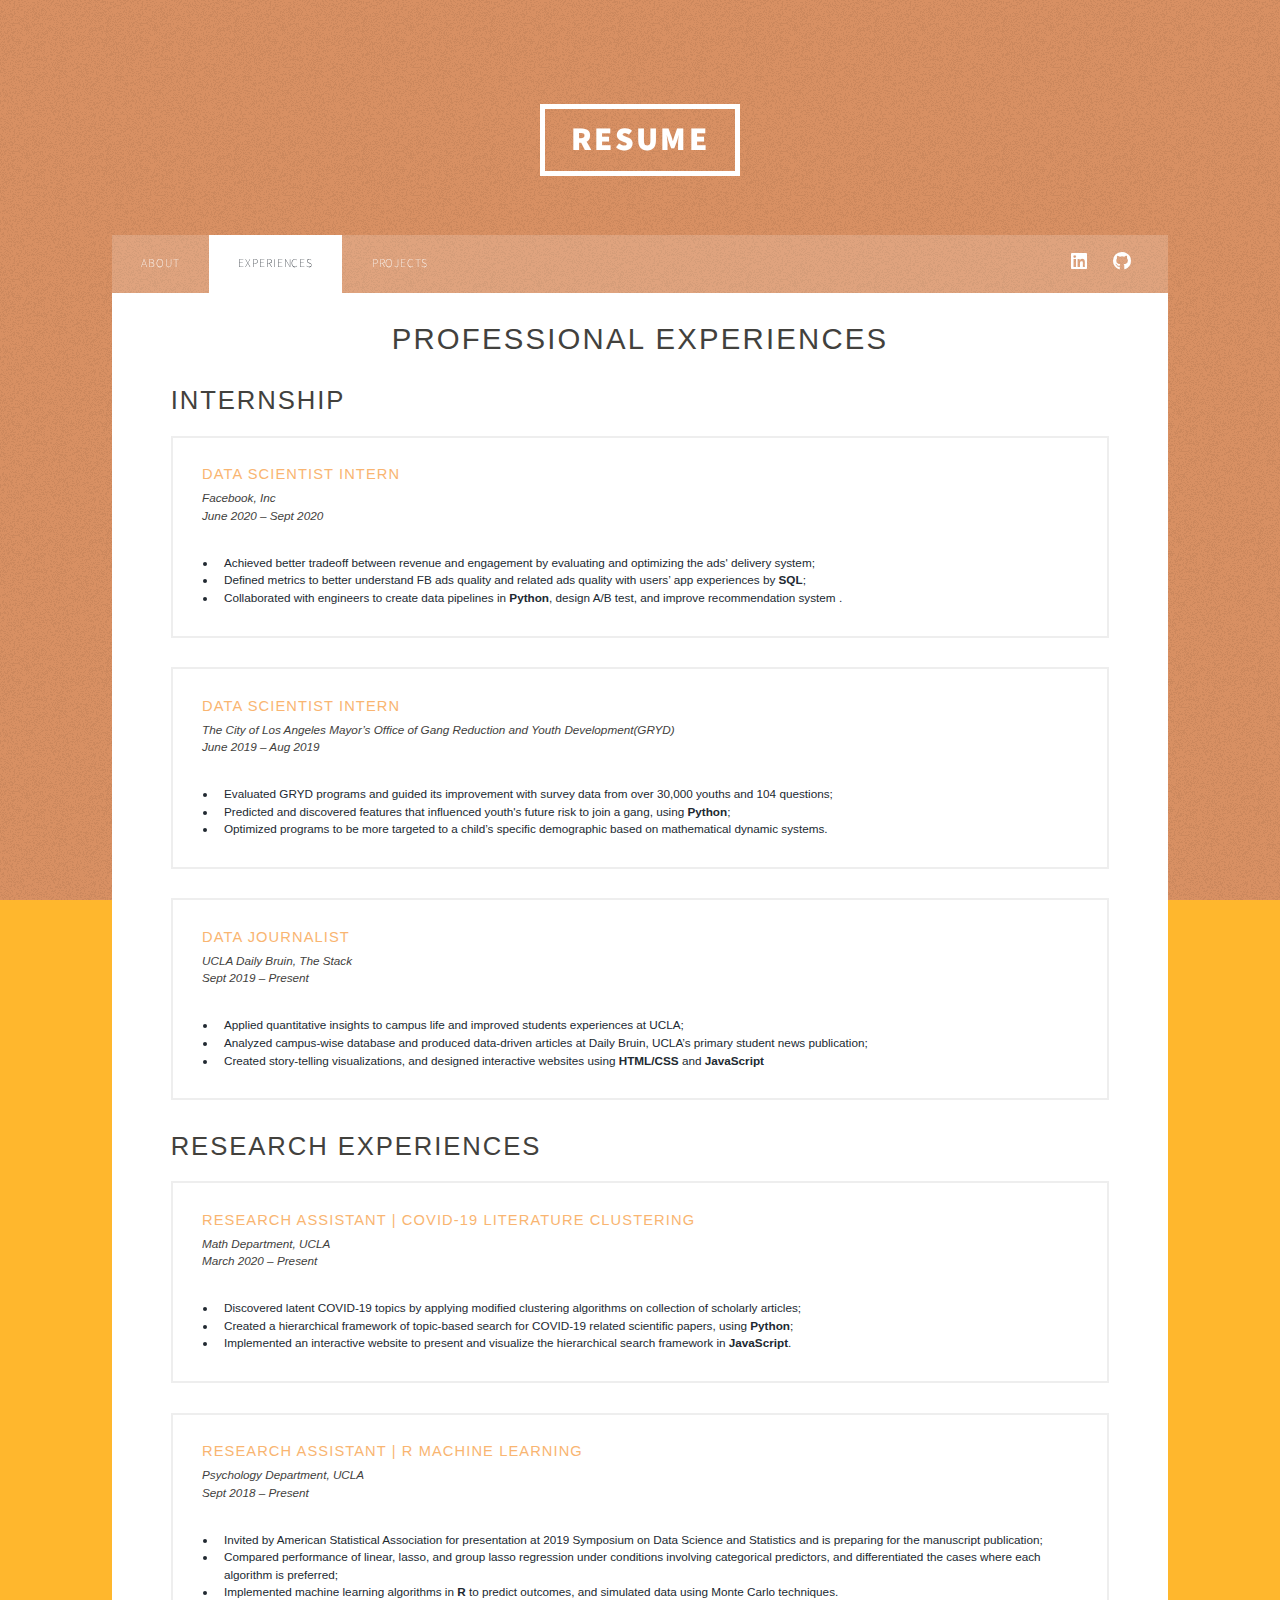
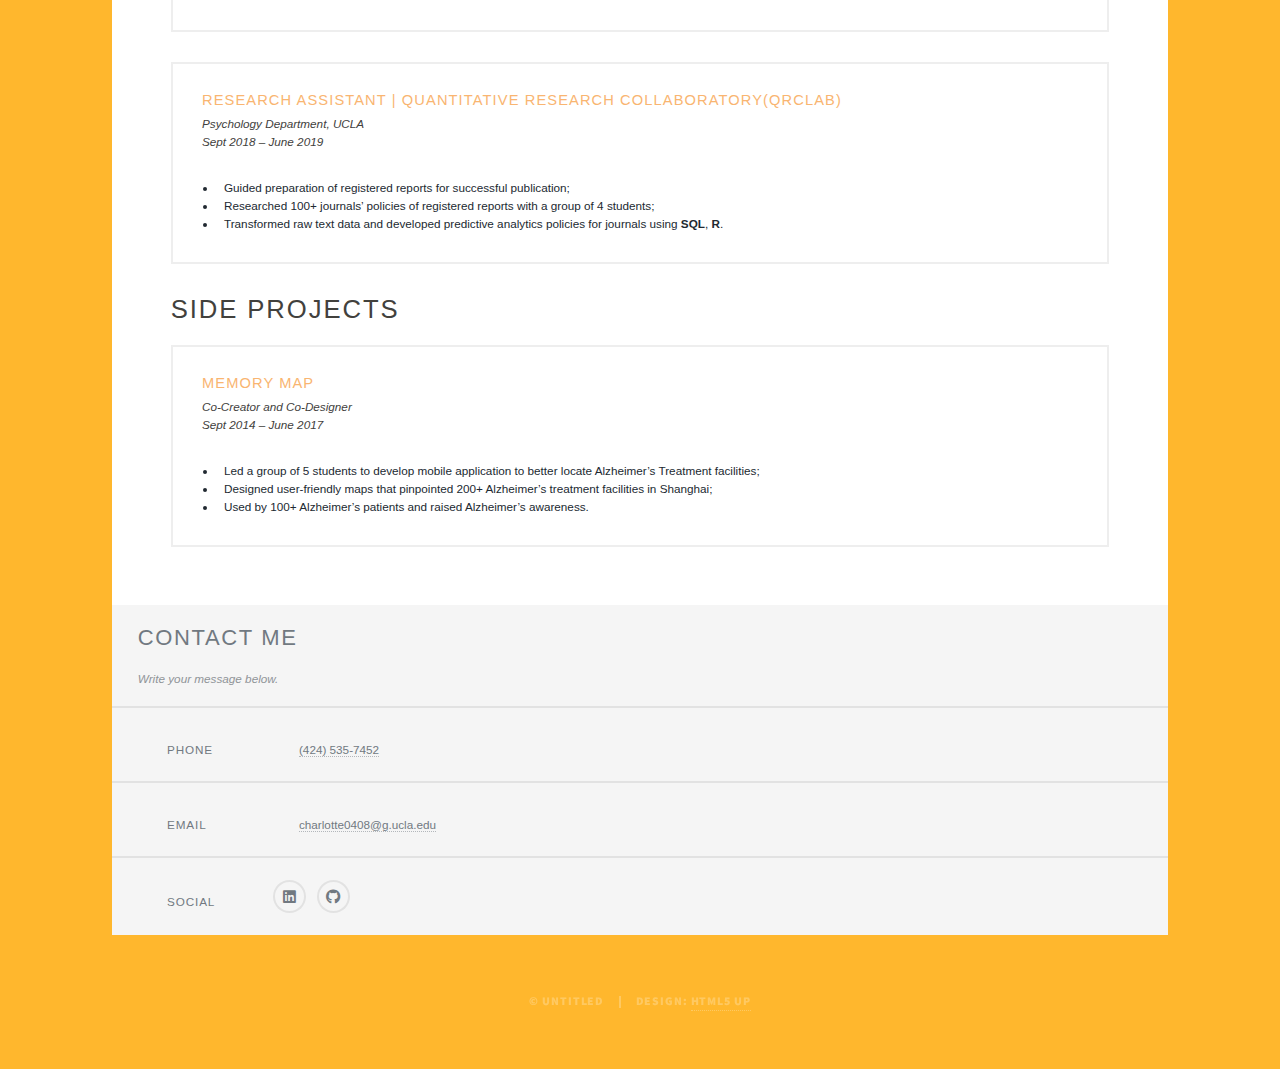
==== commit bbfecfec: "changeFBExprience" ====
--- a/elements.html
+++ b/elements.html
@@ -54,7 +54,7 @@
                                     <div class="row">
                                         <div class=col-12->
                                             <ul>
-                                                <li>Achieved better tradeoff between revenue and engagement by designing specific ads treatment for identified users;</li>
+                                                <li>Achieved better tradeoff between revenue and engagement by evaluating and optimizing the ads' delivery system;</li>
                                                 <li>Defined metrics to better understand FB ads quality and related ads quality with users’ app experiences by <strong>SQL</strong>;</li>
                                                 <li>Collaborated with engineers to create data pipelines in <strong>Python</strong>, design A/B test, and improve recommendation system .</li>
                                             </ul>
@@ -203,7 +203,7 @@
 												</section>
 										</section>
 								</footer>
-								
+
 				<!-- Copyright -->
 					<div id="copyright">
 						<ul><li>&copy; Untitled</li><li>Design: <a href="https://html5up.net">HTML5 UP</a></li></ul>
--- a/assets/css/main.css
+++ b/assets/css/main.css
@@ -21,9 +21,10 @@
 	margin: 0;
 	padding: 0;
 	border: 0;
-	font-size: 100%;
+	font-size: 80%;
 	font: inherit;
 	vertical-align: baseline;}
+
 
 article, aside, details, figcaption, figure,
 footer, header, hgroup, menu, nav, section {
@@ -99,7 +100,7 @@
 	}
 
 	body {
-		background-color: #1e252d;
+		background-color: #ffb72d;
 	}
 
 		body.is-preload *, body.is-preload *:before, body.is-preload *:after {
@@ -116,8 +117,8 @@
 /* Type */
 
 	html {
-		font-size: 18pt;
-        font-family: 'sans-serif'
+		font-size: 16pt;
+        font-family: 'Lucida Sans Unicode'
 	}
 
 		@media screen and (max-width: 1680px) {
@@ -149,10 +150,10 @@
 	}
 
 body, input, select, textarea {
-    font-family: 'Trebuchet MS', 'Lucida Sans Unicode', 'Lucida Grande', 'Lucida Sans', Arial, sans-serif;
+    font-family: 'Lucida Sans Unicode', 'Lucida Grande', 'Lucida Sans', Arial, sans-serif;
     font-weight: 400;
-    font-size: large;
-    line-height: 2
+    font-size: 0.8rem;
+    line-height: 1.5
 }
 
 	a {
@@ -182,8 +183,8 @@
 	}
 
 	h1, h2, h3, h4, h5, h6 {
-		font-family: "Source Sans Pro", Helvetica, sans-serif;
-		font-weight: 900;
+		font-family: 'Lucida Sans Unicode', 'Lucida Grande', 'Lucida Sans', Arial, sans-serif;
+		font-weight: 500;
 		line-height: 1;
 		letter-spacing: 0.075em;
 		text-transform: uppercase;
@@ -197,24 +198,24 @@
 		}
 
 	h1 {
-		font-size: 4rem;
+		font-size: 1.8rem;
 		line-height: 1.1;
-		margin: 0 0 2rem 0;
+		margin: 0 0 1.8rem 0;
 	}
 
 	h2 {
-		font-size: 1.75rem;
+		font-size: 1.5rem;
 		line-height: 1.3;
-		margin: 0 0 1.5rem 0;
+		margin: 0 0 1.25rem 0;
 	}
 
     h3 {
-        font-size: 1.25rem;
-        margin: 0 0 1.5rem 0;
+        font-size: 1rem;
+        margin: 0 0 1.25rem 0;
     }
 
 	h4 {
-		font-size: 1rem;
+		font-size: 0.75rem;
 	}
 
 	h5 {
@@ -307,10 +308,10 @@
 	}
 
 	h1, h2, h3, h4, h5, h6 {
-		color: #212931;
+		color: #f9b571;
 	}
 blockquote {
-    border-left-color: #eeeeee
+    border-left-color: #f9b571
 }
 
 	code {
@@ -456,7 +457,7 @@
 		}
 
 		.row > .col-12 {
-			width: 100%;
+			width: 80%;
 		}
 
 		.row > .off-12 {
@@ -2651,6 +2652,12 @@
                 position: static;
                 width: 100%
             }
+				.image.center  {
+					display: block;
+					margin-left: auto;
+					margin-right: auto;
+					width: 50%;
+						}
 
 		@media screen and (max-width: 736px) {
 
@@ -2951,7 +2958,7 @@
 		}
 
 		header.major {
-			margin: 0 0 4rem 0;
+			margin: 0 0 0 0;
 			text-align: center;
 		}
 
@@ -3239,7 +3246,7 @@
             left: 0;
             width: 100%;
             height: 100%;
-            background-color: #212931;
+            background-color: #f0a06e;
             background-image: url("../../images/overlay.png"), linear-gradient(0deg, rgba(0, 0, 0, 0.1), rgba(0, 0, 0, 0.1)), url("http://blog.hostbaby.com/wp-content/uploads/2014/03/PaintSwatches_1920x1234.jpg");
             background-size: auto, auto, 100% auto;
             background-position: center, center, top center;
@@ -3535,6 +3542,7 @@
 		#header a {
 			color: #ffffff;
 			border-bottom-color: rgba(255, 255, 255, 0.5);
+			font-weight: 400
 		}
 
 			#header a:hover {
@@ -3721,6 +3729,7 @@
 					font-size: 0.8rem;
 					outline: none;
 					padding: 0 2rem;
+					font-weight: 200;
 				}
 
 					#nav ul.links li a:hover {
@@ -3786,7 +3795,7 @@
 		}
 
 		#main > .post {
-			padding: 8rem 8rem 6rem 8rem ;
+			padding: 4rem 4rem 3rem 4rem ;
 		}
 
             #main > .post header.major > .date {
@@ -3794,13 +3803,19 @@
             }
 
             #main > .post header.major > h1, #main > .post header.major h2 {
-                font-size: 4rem;
+                font-size: 2rem;
                 line-height: 1.1;
                 margin: 0 0 2rem 0;
                 color: #42413d
             }
             #main > .post h2 {
-                color: #ffb72d
+								font-size: 1.75rem;
+								color: #42413d
+            }
+
+						#main > .post p {
+								font-size: 0.8rem;
+								color: #42413d
             }
 
 			#main > .post.featured {
@@ -3810,7 +3825,7 @@
 			@media screen and (max-width: 1280px) {
 
 				#main > .post {
-					padding: 6rem 4rem 4rem 4rem ;
+					padding: 2rem 4rem 2rem 4rem ;
 				}
 
 			}
@@ -3818,7 +3833,7 @@
 			@media screen and (max-width: 736px) {
 
 				#main > .post {
-					padding: 4rem 2rem 2rem 2rem ;
+					padding: 1.5rem 2rem 1.5rem 2rem ;
 				}
 
 					#main > .post header.major > .date {
@@ -3876,7 +3891,8 @@
 				border-color: #eeeeee;
 				border-left-width: 2px;
 				border-style: solid;
-				border-top-width: 2px;
+				border-top-width: 1px;
+				border-bottom-width: 1px;
 				text-align: center;
 			}
 
@@ -3994,6 +4010,7 @@
 
 		#footer h1, #footer h2, #footer h3, #footer h4, #footer h5, #footer h6 {
 			color: #717981;
+			margin: 1.25rem 1.25rem 1.25rem 1.75rem;
 		}
 
 		#footer blockquote {
@@ -4252,7 +4269,7 @@
 					-webkit-align-items: center;
 					-ms-align-items: center;
 					align-items: center;
-					padding: 3.15rem 4rem;
+					padding: 1.5rem 2rem;
 				}
 
 					#footer > section.split.contact > section > * {
@@ -4287,7 +4304,7 @@
 					}
 
 					#footer > section.split.contact > section:last-child {
-						padding: 3rem 4rem 4rem 4rem;
+						padding: 1.5rem 2rem;
 					}
 
 					#footer > section.split.contact > section.alt {
@@ -4305,6 +4322,7 @@
 		#footer h3,
 		#footer p {
 			font-size: 0.8rem;
+			margin: 0.75rem 1.25rem 1.25rem 1.75rem;
 		}
 
 		@media screen and (max-width: 980px) {
@@ -4697,4 +4715,4 @@
 			visibility: visible;
 		}
 
-	}+	}
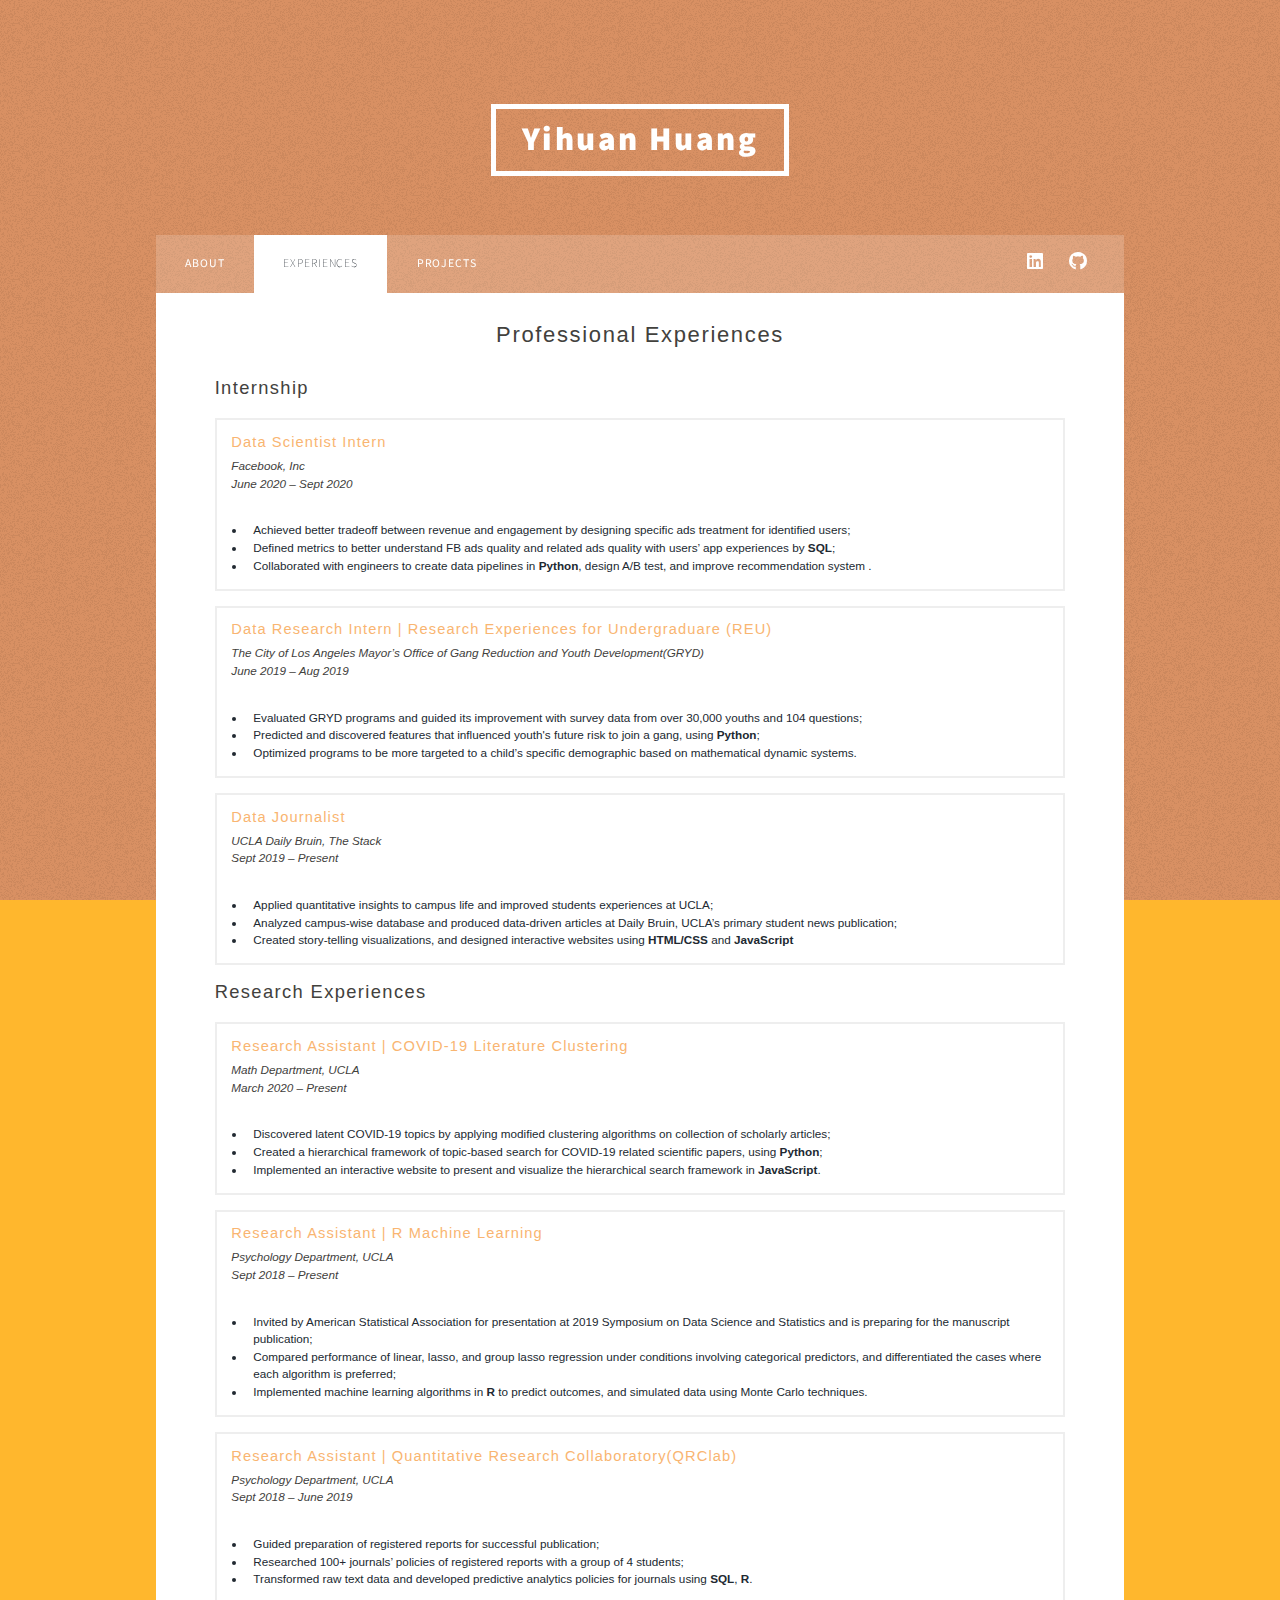
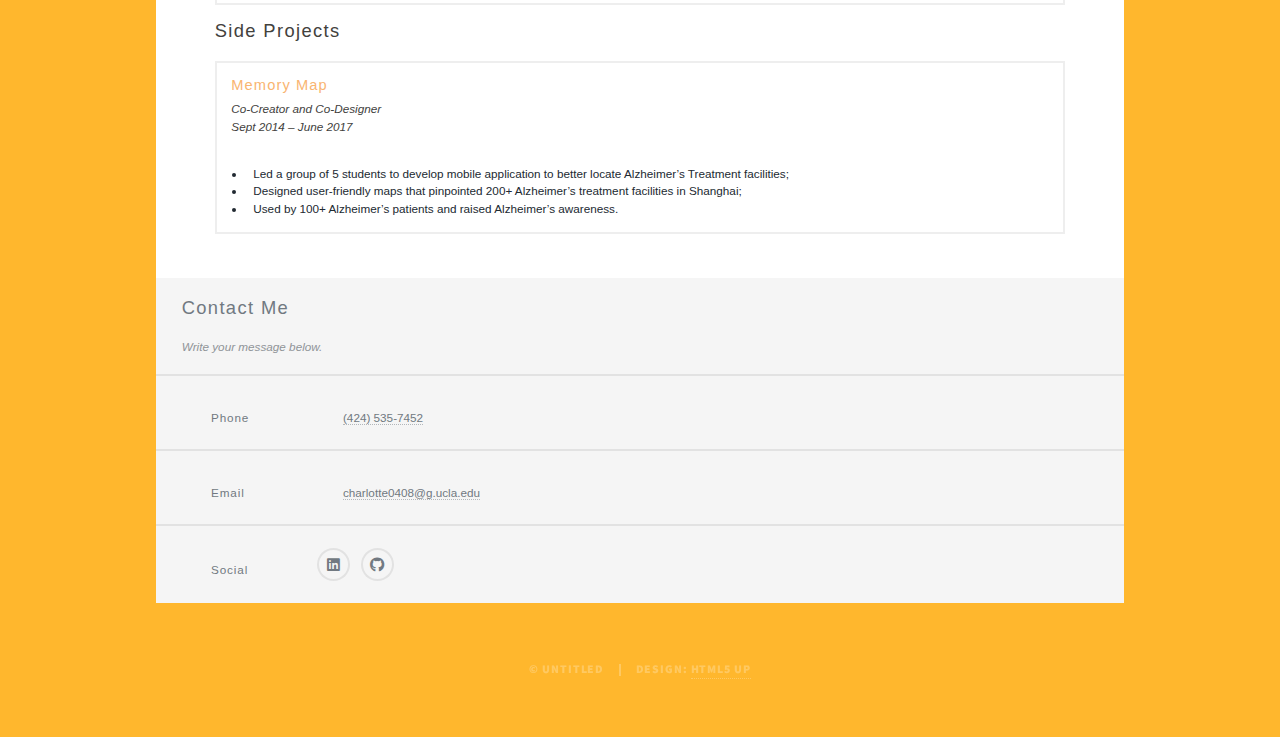
==== commit 2ca040b3: "updatedFormat" ====
--- a/elements.html
+++ b/elements.html
@@ -19,7 +19,7 @@
 
 				<!-- Header -->
 					<header id="header">
-						<a href="index.html" class="logo">rESUME</a>
+						<a href="index.html" class="logo">Yihuan Huang</a>
 					</header>
 
 				<!-- Nav -->
@@ -54,7 +54,7 @@
                                     <div class="row">
                                         <div class=col-12->
                                             <ul>
-                                                <li>Achieved better tradeoff between revenue and engagement by evaluating and optimizing the ads' delivery system;</li>
+                                                <li>Achieved better tradeoff between revenue and engagement by designing specific ads treatment for identified users;</li>
                                                 <li>Defined metrics to better understand FB ads quality and related ads quality with users’ app experiences by <strong>SQL</strong>;</li>
                                                 <li>Collaborated with engineers to create data pipelines in <strong>Python</strong>, design A/B test, and improve recommendation system .</li>
                                             </ul>
@@ -64,7 +64,7 @@
 
                                 <div class="box">
                                     <header>
-                                        <h3>Data Scientist Intern</h3>
+                                        <h3>Data Research Intern | Research Experiences for Undergraduare (REU)</h3>
                                         <p>The City of Los Angeles Mayor’s Office of Gang Reduction and Youth Development(GRYD)
                                             <br />June 2019 – Aug 2019</p>
                                     </header>
--- a/assets/css/main.css
+++ b/assets/css/main.css
@@ -184,10 +184,10 @@
 
 	h1, h2, h3, h4, h5, h6 {
 		font-family: 'Lucida Sans Unicode', 'Lucida Grande', 'Lucida Sans', Arial, sans-serif;
-		font-weight: 500;
+		font-weight: 300;
 		line-height: 1;
 		letter-spacing: 0.075em;
-		text-transform: uppercase;
+		/* text-transform: uppercase; */
 		margin: 0 0 1rem 0;
 	}
 
@@ -204,7 +204,7 @@
 	}
 
 	h2 {
-		font-size: 1.5rem;
+		font-size: 1.25rem;
 		line-height: 1.3;
 		margin: 0 0 1.25rem 0;
 	}
@@ -2040,8 +2040,8 @@
 
     .box {
         border: solid 2px;
-        margin-bottom: 2rem;
-        padding: 2rem;
+        margin-bottom: 1rem;
+        padding: 1rem;
         border-width: 0.2em;
     }
 
@@ -2622,7 +2622,7 @@
 
         .image.fit {
             display: block;
-            margin: 2.5rem 0;
+            margin: 1.5rem 0;
             width: 100%
         }
 
@@ -3323,7 +3323,7 @@
 		cursor: default;
 		text-align: center;
 		z-index: 1;
-		min-height: 100vh;
+		/* min-height: 20vh; */
 	}
 
 		#intro input, #intro select, #intro textarea {
@@ -3399,7 +3399,7 @@
 				}
 
 		#intro h1 {
-			font-size: 5rem;
+			font-size: 3.5rem;
 			line-height: 1;
 		}
 
@@ -3587,7 +3587,7 @@
 			letter-spacing: 0.075em;
 			line-height: 1;
 			padding: 1rem 1.75rem;
-			text-transform: uppercase;
+			/* text-transform: uppercase; */
 			visibility: visible;
 		}
 
@@ -3638,7 +3638,7 @@
 		padding: 0 2rem 0 0;
 		position: relative;
 		width: calc(100% - 4rem);
-		max-width: 72rem;
+		max-width: 66rem;
 		z-index: 2;
 	}
 
@@ -3729,7 +3729,7 @@
 					font-size: 0.8rem;
 					outline: none;
 					padding: 0 2rem;
-					font-weight: 200;
+					font-weight: normal;
 				}
 
 					#nav ul.links li a:hover {
@@ -3743,6 +3743,7 @@
 
 					#nav ul.links li.active a {
 						color: #1e252d;
+						font-weight: 100;
 					}
 
 						#nav ul.links li.active a:hover {
@@ -3776,7 +3777,7 @@
 		position: relative;
 		margin: 0 auto;
 		width: calc(100% - 4rem);
-		max-width: 72rem;
+		max-width: 66rem;
 		z-index: 2;
 	}
 
@@ -3803,13 +3804,13 @@
             }
 
             #main > .post header.major > h1, #main > .post header.major h2 {
-                font-size: 2rem;
+                font-size: 1.5rem;
                 line-height: 1.1;
                 margin: 0 0 2rem 0;
                 color: #42413d
             }
             #main > .post h2 {
-								font-size: 1.75rem;
+								font-size: 1.25rem;
 								color: #42413d
             }
 
@@ -3883,7 +3884,7 @@
 			}
 
 			#main > .posts > * {
-				padding: 4rem;
+				padding: 2.5rem;
 				width: 50%;
 			}
 
@@ -3986,7 +3987,7 @@
 		position: relative;
 		margin: 0 auto;
 		width: calc(100% - 4rem);
-		max-width: 72rem;
+		max-width: 66rem;
 		z-index: 2;
 	}
 
